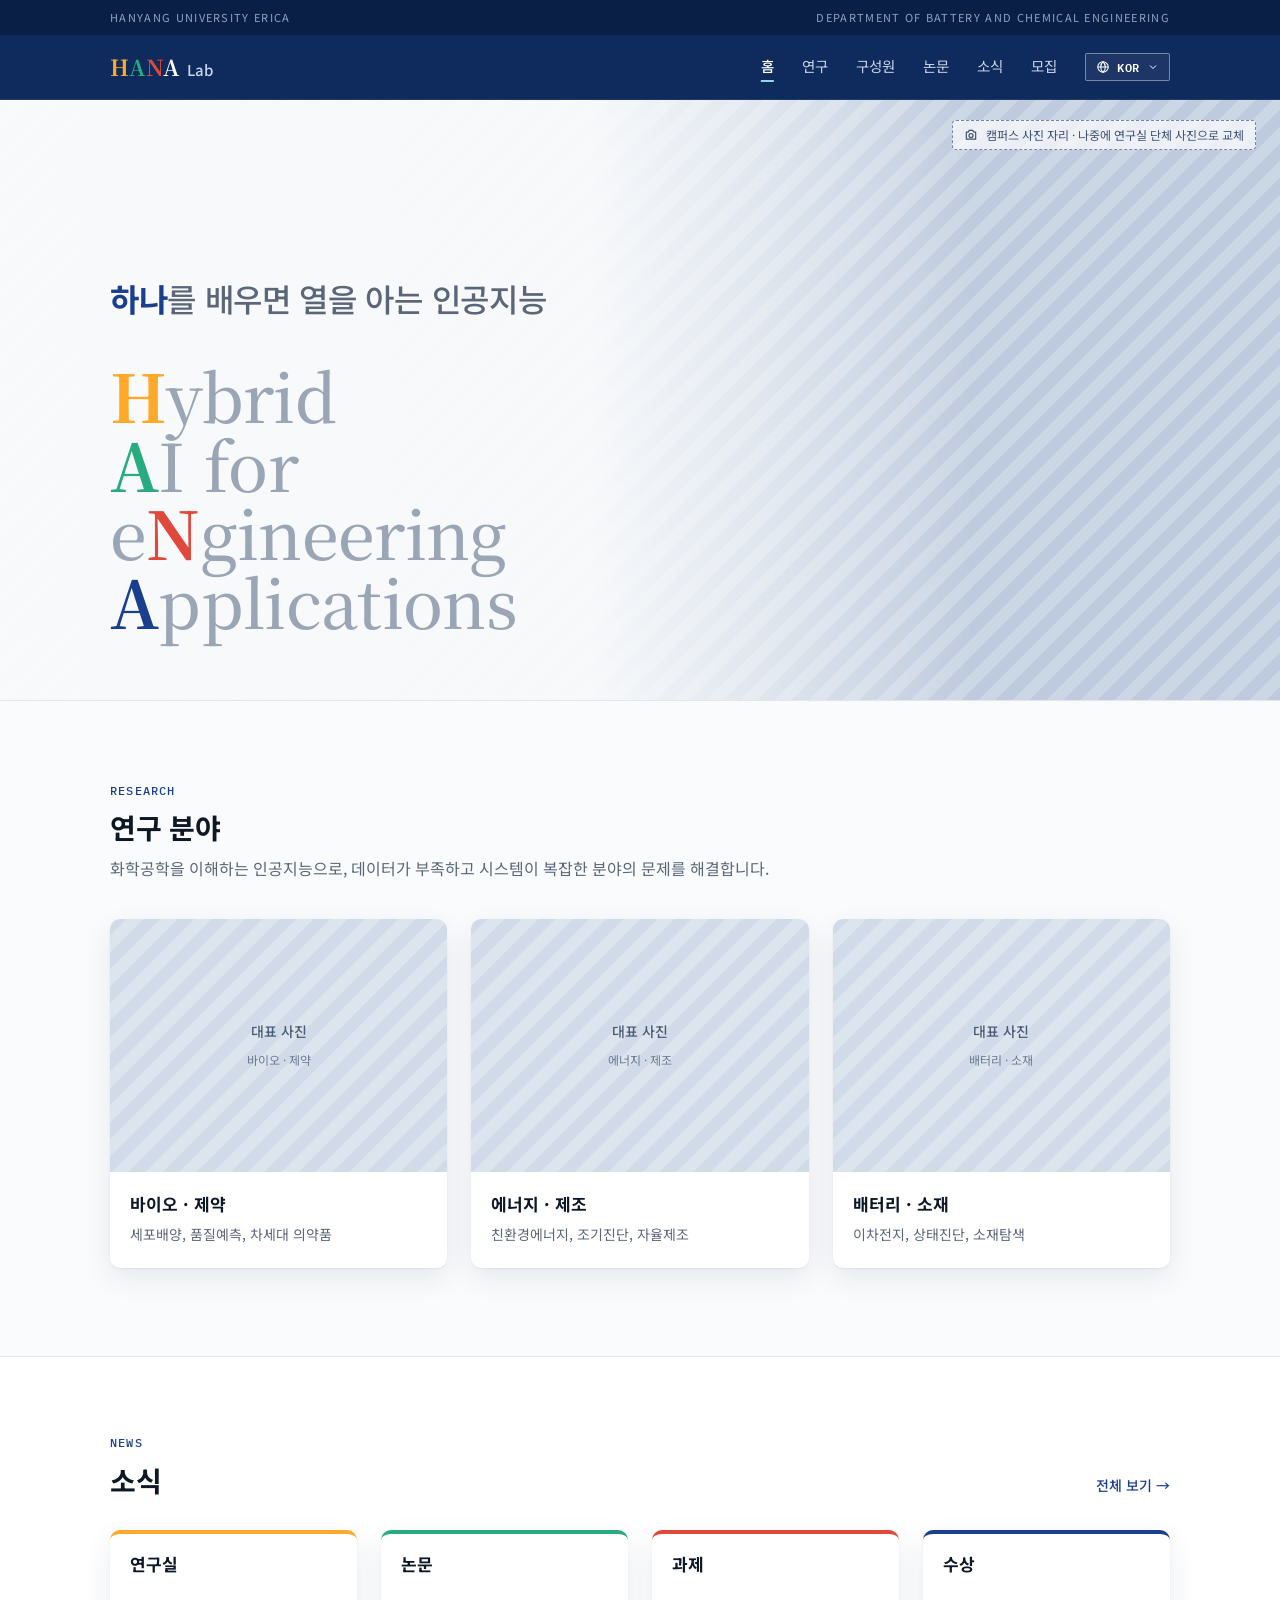
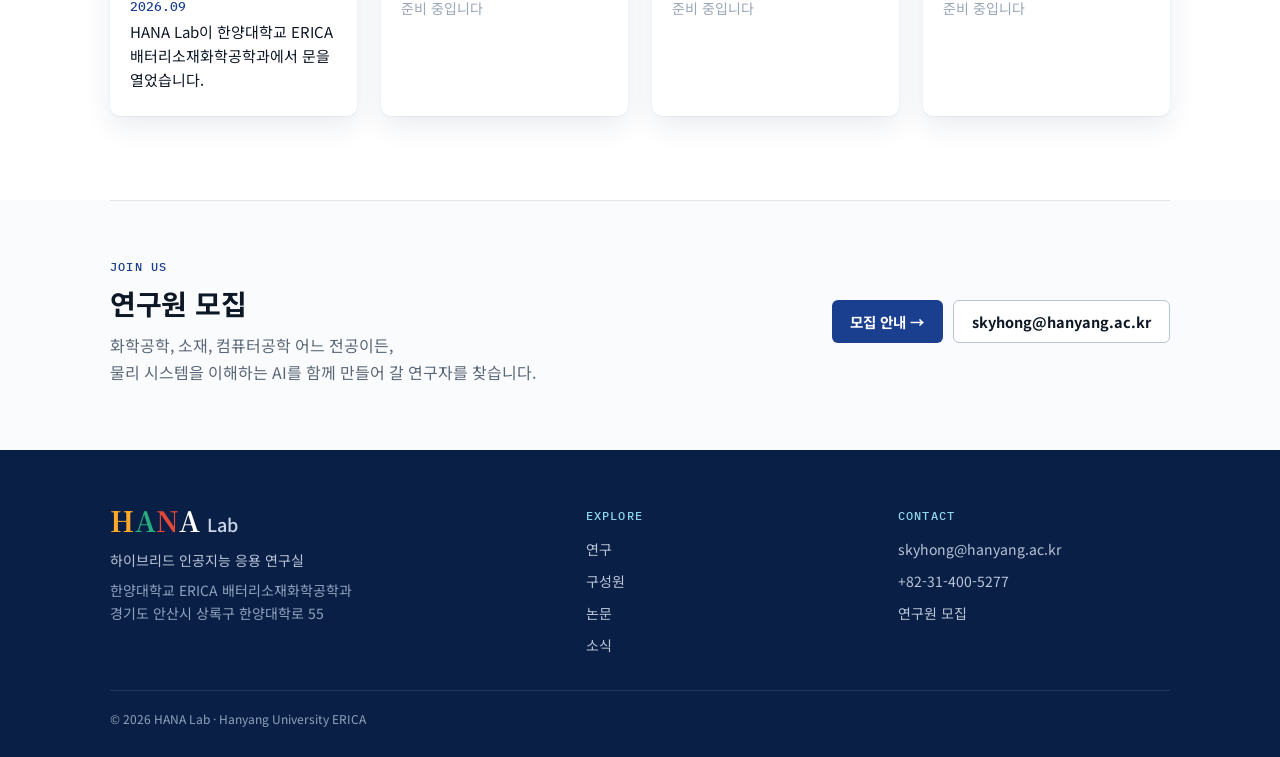
==== index.html @ 8f6b7625 "사이트 공개 2026-09-20 17:36" ====
<!DOCTYPE html><html lang="ko"><head><meta charset="utf-8"><meta name="viewport" content="width=device-width, initial-scale=1"><title>HANA Lab | 하이브리드 인공지능 응용 연구실</title><meta name="description" content="하이브리드 인공지능 응용 연구실(HANA Lab, Hybrid AI for eNgineering Applications) · 한양대학교 ERICA 배터리소재화학공학과"><meta name="theme-color" content="#0F2A5C"><link rel="icon" href="/favicon.svg" type="image/svg+xml"><link rel="icon" href="/favicon-32.png" type="image/png" sizes="32x32"><link rel="apple-touch-icon" href="/apple-touch-icon.png"><link rel="preconnect" href="https://fonts.googleapis.com"><link rel="preconnect" href="https://fonts.gstatic.com" crossorigin><link rel="stylesheet" href="https://fonts.googleapis.com/css2?family=IBM+Plex+Mono:wght@400;500;600&family=Noto+Sans+KR:wght@400;500;700&family=Noto+Serif+KR:wght@500;700&display=swap"><link rel="stylesheet" href="/_astro/BaseLayout.Bot9dY2w.css"><style>.photo[data-astro-cid-ibx6unlj]{object-fit:cover;width:100%;height:100%}.join-inner[data-astro-cid-jqrgd37h]{border-top:1px solid var(--line);flex-wrap:wrap;justify-content:space-between;align-items:center;gap:20px 40px;padding-block:56px 64px;display:flex}.join-desc[data-astro-cid-jqrgd37h]{max-width:38em;color:var(--muted);white-space:pre-line;margin:10px 0 0}.ctas[data-astro-cid-jqrgd37h]{flex-wrap:wrap;gap:10px;display:flex}
</style><link rel="stylesheet" href="/_astro/index.C4WEpzY0.css"></head><body><a class="skip-link" href="#main">본문 바로가기</a><header data-astro-cid-fzpbxy5g><div class="topbar" data-astro-cid-fzpbxy5g><div class="container" data-astro-cid-fzpbxy5g><span data-astro-cid-fzpbxy5g>Hanyang University ERICA</span><span data-astro-cid-fzpbxy5g>Department of Battery and Chemical Engineering</span></div></div><nav class="nav" aria-label="주 메뉴" data-astro-cid-fzpbxy5g><div class="container" data-astro-cid-fzpbxy5g><a class="brand" href="/" data-astro-cid-fzpbxy5g><span class="wordmark on-dark size-md" role="img" aria-label="HANA Lab" data-astro-cid-qisgtjgl><b aria-hidden="true" data-astro-cid-qisgtjgl><i class="h" data-astro-cid-qisgtjgl>H</i><i class="a" data-astro-cid-qisgtjgl>A</i><i class="n" data-astro-cid-qisgtjgl>N</i><i class="last" data-astro-cid-qisgtjgl>A</i></b><span aria-hidden="true" data-astro-cid-qisgtjgl>Lab</span></span></a><ul class="links" data-astro-cid-fzpbxy5g><li data-astro-cid-fzpbxy5g><a href="/" aria-current="page" data-astro-cid-fzpbxy5g>홈</a></li><li data-astro-cid-fzpbxy5g><a href="/research/" data-astro-cid-fzpbxy5g>연구</a></li><li data-astro-cid-fzpbxy5g><a href="/members/" data-astro-cid-fzpbxy5g>구성원</a></li><li data-astro-cid-fzpbxy5g><a href="/publications/" data-astro-cid-fzpbxy5g>논문</a></li><li data-astro-cid-fzpbxy5g><a href="/news/" data-astro-cid-fzpbxy5g>소식</a></li><li data-astro-cid-fzpbxy5g><a href="/join/" data-astro-cid-fzpbxy5g>모집</a></li><li data-astro-cid-fzpbxy5g><div class="lang" data-lang-menu data-astro-cid-mnehnta4><button type="button" class="lang-btn" aria-expanded="false" aria-controls="lang-list" data-astro-cid-mnehnta4><svg width="14" height="14" viewBox="0 0 24 24" fill="none" stroke="currentColor" stroke-width="1.8" aria-hidden="true" data-astro-cid-mnehnta4><circle cx="12" cy="12" r="9" data-astro-cid-mnehnta4></circle><path d="M3 12h18" data-astro-cid-mnehnta4></path><path d="M12 3c2.8 2.6 4 5.6 4 9s-1.2 6.4-4 9c-2.8-2.6-4-5.6-4-9s1.2-6.4 4-9z" data-astro-cid-mnehnta4></path></svg><span class="sr-only" data-astro-cid-mnehnta4>언어 선택, 현재</span><span data-astro-cid-mnehnta4>KOR</span><svg width="12" height="12" viewBox="0 0 24 24" fill="none" stroke="currentColor" stroke-width="2" aria-hidden="true" data-astro-cid-mnehnta4><path d="M6 9l6 6 6-6" data-astro-cid-mnehnta4></path></svg></button><ul class="lang-list" id="lang-list" hidden data-astro-cid-mnehnta4><li data-astro-cid-mnehnta4><a href="/" lang="ko" aria-current="true" data-astro-cid-mnehnta4>한국어</a></li><li data-astro-cid-mnehnta4><span lang="en" aria-disabled="true" data-astro-cid-mnehnta4>English <small lang="ko" data-astro-cid-mnehnta4>준비 중</small></span></li></ul></div><script type="module">document.querySelectorAll(`[data-lang-menu]`).forEach(e=>{let t=e.querySelector(`button`),n=e.querySelector(`ul`);if(!t||!n)return;let r=e=>{n.hidden=!e,t.setAttribute(`aria-expanded`,String(e))};t.addEventListener(`click`,()=>r(n.hidden)),document.addEventListener(`click`,t=>{e.contains(t.target)||r(!1)}),e.addEventListener(`keydown`,e=>{e.key===`Escape`&&!n.hidden&&(r(!1),t.focus())})});</script></li></ul></div></nav></header><main id="main"><section class="hero" aria-labelledby="hero-title" data-astro-cid-lcdefpme><p class="hero-note" data-astro-cid-lcdefpme><svg width="14" height="14" viewBox="0 0 24 24" fill="none" stroke="currentColor" stroke-width="2" aria-hidden="true" data-astro-cid-lcdefpme><path d="M4 7h3l2-3h6l2 3h3v12H4z" data-astro-cid-lcdefpme></path><circle cx="12" cy="13" r="3.5" data-astro-cid-lcdefpme></circle></svg>캠퍼스 사진 자리 · 나중에 연구실 단체 사진으로 교체</p><div class="container" data-astro-cid-lcdefpme><p class="motto" data-astro-cid-lcdefpme><b>하나</b>를 배우면 열을 아는 인공지능</p><h1 class="acronym" id="hero-title" data-astro-cid-lcdefpme><span class="sr-only" data-astro-cid-lcdefpme>HANA Lab: </span><span class="line" data-astro-cid-lcdefpme><b class="h" data-astro-cid-lcdefpme>H</b>ybrid </span><span class="line" data-astro-cid-lcdefpme><b class="a" data-astro-cid-lcdefpme>A</b>I for </span><span class="line" data-astro-cid-lcdefpme>e<b class="n" data-astro-cid-lcdefpme>N</b>gineering </span><span class="line" data-astro-cid-lcdefpme><b data-astro-cid-lcdefpme>A</b>pplications</span></h1></div></section><section class="research text-research" aria-labelledby="research-title" data-astro-cid-lcdefpme><div class="container" data-astro-cid-lcdefpme><p class="eyebrow" data-astro-cid-lcdefpme>RESEARCH</p><h2 class="sec-title" id="research-title" data-astro-cid-lcdefpme>연구 분야</h2><p class="tagline" data-astro-cid-lcdefpme>화학공학을 이해하는 인공지능으로, 데이터가 부족하고 시스템이 복잡한 분야의 문제를 해결합니다.</p><ul class="domains" data-astro-cid-lcdefpme><li data-astro-cid-lcdefpme><a class="domain" href="/research/#bio" data-astro-cid-lcdefpme><div class="domain-photo" data-astro-cid-lcdefpme><div class="photo-slot" role="img" aria-label="바이오 · 제약 사진 자리" data-astro-cid-ibx6unlj><span class="photo-slot-label" data-astro-cid-ibx6unlj>대표 사진<small data-astro-cid-ibx6unlj>바이오 · 제약</small></span></div></div><div class="domain-text" data-astro-cid-lcdefpme><h3 data-astro-cid-lcdefpme>바이오 · 제약</h3><p data-astro-cid-lcdefpme>세포배양, 품질예측, 차세대 의약품</p></div></a></li><li data-astro-cid-lcdefpme><a class="domain" href="/research/#energy" data-astro-cid-lcdefpme><div class="domain-photo" data-astro-cid-lcdefpme><div class="photo-slot" role="img" aria-label="에너지 · 제조 사진 자리" data-astro-cid-ibx6unlj><span class="photo-slot-label" data-astro-cid-ibx6unlj>대표 사진<small data-astro-cid-ibx6unlj>에너지 · 제조</small></span></div></div><div class="domain-text" data-astro-cid-lcdefpme><h3 data-astro-cid-lcdefpme>에너지 · 제조</h3><p data-astro-cid-lcdefpme>친환경에너지, 조기진단, 자율제조</p></div></a></li><li data-astro-cid-lcdefpme><a class="domain" href="/research/#battery" data-astro-cid-lcdefpme><div class="domain-photo" data-astro-cid-lcdefpme><div class="photo-slot" role="img" aria-label="배터리 · 소재 사진 자리" data-astro-cid-ibx6unlj><span class="photo-slot-label" data-astro-cid-ibx6unlj>대표 사진<small data-astro-cid-ibx6unlj>배터리 · 소재</small></span></div></div><div class="domain-text" data-astro-cid-lcdefpme><h3 data-astro-cid-lcdefpme>배터리 · 소재</h3><p data-astro-cid-lcdefpme>이차전지, 상태진단, 소재탐색</p></div></a></li></ul></div></section><section class="news text-news" aria-labelledby="news-title" data-astro-cid-lcdefpme><div class="container" data-astro-cid-lcdefpme><div class="news-head" data-astro-cid-lcdefpme><div data-astro-cid-lcdefpme><p class="eyebrow" data-astro-cid-lcdefpme>NEWS</p><h2 class="sec-title" id="news-title" data-astro-cid-lcdefpme>소식</h2></div><a class="more" href="/news/" data-astro-cid-lcdefpme>전체 보기 →</a></div><!-- 분류별 네 칸: 분류마다 최신 3개. 소식이 없는 분류는 안내문이 나온다 --><div class="news-cols" data-astro-cid-lcdefpme><section class="news-col" aria-label="연구실 소식" data-astro-cid-lcdefpme><h3 data-astro-cid-lcdefpme>연구실</h3><ol data-astro-cid-lcdefpme><li data-astro-cid-lcdefpme><time datetime="2026-09" data-astro-cid-lcdefpme>2026.09</time><span data-astro-cid-lcdefpme>HANA Lab이 한양대학교 ERICA 배터리소재화학공학과에서 문을 열었습니다.</span></li></ol></section><section class="news-col" aria-label="논문 소식" data-astro-cid-lcdefpme><h3 data-astro-cid-lcdefpme>논문</h3><p class="news-empty" data-astro-cid-lcdefpme>준비 중입니다</p></section><section class="news-col" aria-label="과제 소식" data-astro-cid-lcdefpme><h3 data-astro-cid-lcdefpme>과제</h3><p class="news-empty" data-astro-cid-lcdefpme>준비 중입니다</p></section><section class="news-col" aria-label="수상 소식" data-astro-cid-lcdefpme><h3 data-astro-cid-lcdefpme>수상</h3><p class="news-empty" data-astro-cid-lcdefpme>준비 중입니다</p></section></div></div></section><section class="join text-join" aria-labelledby="join-title" data-astro-cid-jqrgd37h><div class="container" data-astro-cid-jqrgd37h><div class="join-inner" data-astro-cid-jqrgd37h><div data-astro-cid-jqrgd37h><p class="eyebrow" data-astro-cid-jqrgd37h>JOIN US</p><h2 class="sec-title" id="join-title" data-astro-cid-jqrgd37h>연구원 모집</h2><p class="join-desc" data-astro-cid-jqrgd37h>화학공학, 소재, 컴퓨터공학 어느 전공이든,
물리 시스템을 이해하는 AI를 함께 만들어 갈 연구자를 찾습니다.</p></div><div class="ctas" data-astro-cid-jqrgd37h><a class="btn btn-primary" href="/join/" data-astro-cid-jqrgd37h>모집 안내 →</a><a class="btn btn-secondary" href="mailto:skyhong@hanyang.ac.kr" data-astro-cid-jqrgd37h>skyhong@hanyang.ac.kr</a></div></div></div></section></main><footer class="footer" data-astro-cid-nns7i3if><div class="container grid" data-astro-cid-nns7i3if><div data-astro-cid-nns7i3if><p class="name" data-astro-cid-nns7i3if><span class="wordmark on-dark size-lg" role="img" aria-label="HANA Lab" data-astro-cid-qisgtjgl><b aria-hidden="true" data-astro-cid-qisgtjgl><i class="h" data-astro-cid-qisgtjgl>H</i><i class="a" data-astro-cid-qisgtjgl>A</i><i class="n" data-astro-cid-qisgtjgl>N</i><i class="last" data-astro-cid-qisgtjgl>A</i></b><span aria-hidden="true" data-astro-cid-qisgtjgl>Lab</span></span></p><p data-astro-cid-nns7i3if>하이브리드 인공지능 응용 연구실</p><p class="address" data-astro-cid-nns7i3if>한양대학교 ERICA 배터리소재화학공학과<br data-astro-cid-nns7i3if>경기도 안산시 상록구 한양대학로 55</p></div><div data-astro-cid-nns7i3if><p class="heading" data-astro-cid-nns7i3if>Explore</p><ul data-astro-cid-nns7i3if><li data-astro-cid-nns7i3if><a href="/research/" data-astro-cid-nns7i3if>연구</a></li><li data-astro-cid-nns7i3if><a href="/members/" data-astro-cid-nns7i3if>구성원</a></li><li data-astro-cid-nns7i3if><a href="/publications/" data-astro-cid-nns7i3if>논문</a></li><li data-astro-cid-nns7i3if><a href="/news/" data-astro-cid-nns7i3if>소식</a></li></ul></div><div data-astro-cid-nns7i3if><p class="heading" data-astro-cid-nns7i3if>Contact</p><ul data-astro-cid-nns7i3if><li data-astro-cid-nns7i3if><a href="mailto:skyhong@hanyang.ac.kr" data-astro-cid-nns7i3if>skyhong@hanyang.ac.kr</a></li><li data-astro-cid-nns7i3if><a href="tel:+82314005277" data-astro-cid-nns7i3if>+82-31-400-5277</a></li><li data-astro-cid-nns7i3if><a href="/join/" data-astro-cid-nns7i3if>연구원 모집</a></li></ul></div></div><div class="container" data-astro-cid-nns7i3if><p class="bottom" data-astro-cid-nns7i3if>© 2026 HANA Lab · Hanyang University ERICA</p></div></footer></body></html>
---- _astro/BaseLayout.Bot9dY2w.css ----
:root{--hana-h:#ffa92b;--hana-a:#27ab7f;--hana-n:#e0483c;--navy:#0f2a5c;--navy-deep:#0a1f45;--blue:#1b3f8f;--cyan:#10a3c6;--cyan-light:#8ed6ea;--paper:#fafbfc;--ink:#0e1726;--muted:#5b6778;--faint:#9aa6b6;--line:#e1e6ed;--on-dark:#c9d6ea;--on-dark-2:#8fa3c0;--font-serif:"Noto Serif KR", Georgia, serif;--font-sans:"Noto Sans KR", "Apple SD Gothic Neo", "Malgun Gothic", sans-serif;--font-mono:"IBM Plex Mono", "Noto Sans KR", ui-monospace, Consolas, monospace;--gutter:40px;--card-shadow:0 1px 2px #0f2a5c0f, 0 10px 28px #0f2a5c17;--card-shadow-hover:0 2px 4px #0f2a5c14, 0 18px 40px #0f2a5c24;--menu-k:1.45;--text-k:1.3;--research-k:1.3;--news-k:1.2;--join-k:1.2;--sec-eyebrow:calc(12px + var(--grow) * (var(--text-k) - 1) * .025);--sec-title:calc(28px + var(--grow) * (var(--text-k) - 1) * .058333);--grow:min(480px, max(0px, 100vw - 1440px));--container:clamp(1140px, calc(75vw + 80px), 1680px);--menu-11:calc(11px + var(--grow) * (var(--menu-k) - 1) * .022917);--menu-12:calc(12px + var(--grow) * (var(--menu-k) - 1) * .025);--menu-13:calc(13px + var(--grow) * (var(--menu-k) - 1) * .027083);--menu-14-5:calc(14.5px + var(--grow) * (var(--menu-k) - 1) * .030208);--menu-15:calc(15px + var(--grow) * (var(--menu-k) - 1) * .03125);--menu-22:calc(22px + var(--grow) * (var(--menu-k) - 1) * .045833);--nav-pad:calc(18px + var(--grow) * (var(--menu-k) - 1) * .0625);--nav-gap:calc(28px + var(--grow) * (var(--menu-k) - 1) * .058333);--lang-pad:calc(6px + var(--grow) * (var(--menu-k) - 1) * .0125) calc(10px + var(--grow) * (var(--menu-k) - 1) * .020833)}.text-research{--text-k:var(--research-k)}.text-news{--text-k:var(--news-k)}.text-join{--text-k:var(--join-k)}.text-research,.text-news,.text-join{font-size:var(--fs-16)}:root,.text-research,.text-news,.text-join{--fs-11:calc(11px + var(--grow) * (var(--text-k) - 1) * .022917);--fs-12:calc(12px + var(--grow) * (var(--text-k) - 1) * .025);--fs-12-5:calc(12.5px + var(--grow) * (var(--text-k) - 1) * .026042);--fs-13:calc(13px + var(--grow) * (var(--text-k) - 1) * .027083);--fs-14:calc(14px + var(--grow) * (var(--text-k) - 1) * .029167);--fs-14-5:calc(14.5px + var(--grow) * (var(--text-k) - 1) * .030208);--fs-15:calc(15px + var(--grow) * (var(--text-k) - 1) * .03125);--fs-16:calc(16px + var(--grow) * (var(--text-k) - 1) * .033333);--fs-17:calc(17px + var(--grow) * (var(--text-k) - 1) * .035417);--fs-18:calc(18px + var(--grow) * (var(--text-k) - 1) * .0375);--fs-22:calc(22px + var(--grow) * (var(--text-k) - 1) * .045833);--fs-24:calc(24px + var(--grow) * (var(--text-k) - 1) * .05);--fs-28:calc(28px + var(--grow) * (var(--text-k) - 1) * .058333);--fs-32:calc(32px + var(--grow) * (var(--text-k) - 1) * .066667);--fs-h2:max(26px, calc(min(3vw, 36px) + var(--grow) * (var(--text-k) - 1) * .075));--fs-hero:clamp(44px, calc(18px + 3.75vw), 90px);--btn-pad:calc(12px + var(--grow) * (var(--text-k) - 1) * .025) calc(18px + var(--grow) * (var(--text-k) - 1) * .0375)}@media (width<=900px){:root{--gutter:20px}}*,:before,:after{box-sizing:border-box}html{-webkit-text-size-adjust:100%}body{background:var(--paper);color:var(--ink);font-family:var(--font-sans);font-size:var(--fs-16);word-break:keep-all;overflow-wrap:break-word;flex-direction:column;min-height:100dvh;margin:0;line-height:1.7;display:flex}body>main{flex:1 0 auto}img{max-width:100%;height:auto;display:block}a{color:inherit;text-decoration:none}[hidden]{display:none!important}:focus-visible{outline:2px solid var(--cyan);outline-offset:3px}.container{max-width:var(--container);padding-inline:var(--gutter);margin-inline:auto}.sr-only{clip:rect(0 0 0 0);white-space:nowrap;border:0;width:1px;height:1px;margin:-1px;padding:0;position:absolute;overflow:hidden}.skip-link{z-index:100;color:var(--blue);background:#fff;border-radius:4px;padding:10px 14px;font-weight:700;position:absolute;top:-60px;left:12px}.skip-link:focus{top:12px}.eyebrow{font-family:var(--font-mono);font-size:var(--sec-eyebrow);letter-spacing:.1em;color:var(--blue);margin:0 0 8px;font-weight:500}.sec-title{font-family:var(--font-sans);font-weight:700;font-size:var(--sec-title);letter-spacing:-.01em;text-wrap:balance;margin:0;line-height:1.3}.section-title{font-family:var(--font-sans);letter-spacing:-.01em;font-weight:700;font-size:var(--sec-title);text-wrap:balance;margin:0;line-height:1.3}h1.section-title{font-size:max(var(--fs-h2), calc(var(--sec-title) * 1.15))}.shadow-card{box-shadow:var(--card-shadow);background:#fff;border-radius:10px;padding:20px 22px 22px}.btn{padding:var(--btn-pad);font-size:var(--fs-14-5);border-radius:6px;align-items:center;gap:8px;font-weight:700;line-height:1.2;display:inline-flex}.news-meta{grid-template-columns:4.6em auto;justify-content:start;align-self:start;align-items:center;gap:10px;min-height:1.7em;display:grid}.news-tag{color:var(--blue);font-size:var(--fs-12);white-space:nowrap;background:#eef3fa;border-radius:3px;padding:2px 8px;font-weight:700;line-height:1.5}.news-tag.tone-h{color:#8a5a00;background:#ffa92b33}.news-tag.tone-a{color:#17694e;background:#27ab7f29}.news-tag.tone-n{color:#a93226;background:#e0483c21}.news-tag.tone-b{color:var(--blue);background:#eef3fa}.btn-primary{background:var(--blue);color:#fff}.btn-secondary{color:var(--ink);background:#fff;border:1px solid #b8c3d3}.photo-slot{background-color:#dce4ee;background-image:repeating-linear-gradient(135deg,#1b3f8f0f 0 12px,#0000 12px 24px);width:100%;height:100%;position:relative;overflow:hidden}.photo-slot-label{text-align:center;color:#4a5b75;font-size:var(--fs-14);flex-direction:column;justify-content:center;align-items:center;gap:6px;padding:16px;font-weight:500;display:flex;position:absolute;inset:0}.photo-slot-label small{font-size:var(--fs-12);color:#6a7a92;font-weight:400}.wordmark[data-astro-cid-qisgtjgl]{white-space:nowrap;align-items:baseline;gap:7px;display:inline-flex}b[data-astro-cid-qisgtjgl]{font-family:var(--font-serif);font-weight:700;font-size:var(--menu-22);letter-spacing:.02em;line-height:1}i[data-astro-cid-qisgtjgl]{font-style:normal}.h[data-astro-cid-qisgtjgl]{color:var(--hana-h)}.a[data-astro-cid-qisgtjgl]{color:var(--hana-a)}.n[data-astro-cid-qisgtjgl]{color:var(--hana-n)}span[data-astro-cid-qisgtjgl][aria-hidden]{font-family:var(--font-sans);font-weight:500;font-size:var(--menu-15);line-height:1}.on-dark[data-astro-cid-qisgtjgl] .last[data-astro-cid-qisgtjgl]{color:#fff}.on-dark[data-astro-cid-qisgtjgl] span[data-astro-cid-qisgtjgl][aria-hidden]{color:var(--on-dark)}.on-light[data-astro-cid-qisgtjgl] .last[data-astro-cid-qisgtjgl]{color:var(--blue)}.on-light[data-astro-cid-qisgtjgl] span[data-astro-cid-qisgtjgl][aria-hidden]{color:var(--muted)}.size-lg[data-astro-cid-qisgtjgl] b[data-astro-cid-qisgtjgl]{font-size:var(--fs-28)}.size-lg[data-astro-cid-qisgtjgl] span[data-astro-cid-qisgtjgl][aria-hidden]{font-size:var(--fs-18)}.lang[data-astro-cid-mnehnta4]{display:inline-block;position:relative}.lang-btn[data-astro-cid-mnehnta4]{padding:var(--lang-pad);color:#fff;font:600 var(--menu-12)/1 var(--font-mono);letter-spacing:.06em;cursor:pointer;background:#ffffff0f;border:1px solid #fff6;border-radius:2px;align-items:center;gap:7px;display:inline-flex}.lang-btn[data-astro-cid-mnehnta4]:hover{background:#ffffff1f}.lang-list[data-astro-cid-mnehnta4]{z-index:30;background:#fff;border-radius:4px;min-width:132px;margin:0;padding:6px;list-style:none;position:absolute;top:calc(100% + 6px);right:0;box-shadow:0 8px 24px #0a1f4547}.lang-list[data-astro-cid-mnehnta4] a[data-astro-cid-mnehnta4],.lang-list[data-astro-cid-mnehnta4] span[data-astro-cid-mnehnta4]{font:500 var(--menu-13)/1.2 var(--font-sans);color:var(--ink);border-radius:3px;padding:8px 10px;display:block}.lang-list[data-astro-cid-mnehnta4] a[data-astro-cid-mnehnta4]:hover{background:#f2f5f9}.lang-list[data-astro-cid-mnehnta4] [data-astro-cid-mnehnta4][aria-current=true]{color:var(--blue);background:#eef3fa;font-weight:700}.lang-list[data-astro-cid-mnehnta4] [data-astro-cid-mnehnta4][aria-disabled=true]{color:var(--faint)}.lang-list[data-astro-cid-mnehnta4] small[data-astro-cid-mnehnta4]{font-size:var(--menu-11);margin-left:4px}@media (width<=560px){.lang-list[data-astro-cid-mnehnta4]{left:0;right:auto}}.topbar[data-astro-cid-fzpbxy5g]{background:var(--navy-deep);color:var(--on-dark-2);font-size:var(--menu-11);letter-spacing:.12em;text-transform:uppercase}.topbar[data-astro-cid-fzpbxy5g] .container[data-astro-cid-fzpbxy5g]{flex-wrap:wrap;justify-content:space-between;gap:4px 16px;padding-block:8px;display:flex}.nav[data-astro-cid-fzpbxy5g]{background:var(--navy);color:#fff;border-bottom:1px solid #ffffff14}.nav[data-astro-cid-fzpbxy5g] .container[data-astro-cid-fzpbxy5g]{padding-block:var(--nav-pad);flex-wrap:wrap;justify-content:space-between;align-items:center;gap:12px 24px;display:flex}.brand[data-astro-cid-fzpbxy5g]{align-items:center;display:inline-flex}.links[data-astro-cid-fzpbxy5g]{align-items:center;gap:8px var(--nav-gap);font-size:var(--menu-14-5);color:var(--on-dark);flex-wrap:wrap;margin:0;padding:0;list-style:none;display:flex}.links[data-astro-cid-fzpbxy5g] a[data-astro-cid-fzpbxy5g]:hover{color:#fff}.links[data-astro-cid-fzpbxy5g] a[data-astro-cid-fzpbxy5g][aria-current=page]{color:#fff;text-decoration:underline;text-decoration-color:var(--cyan-light);text-underline-offset:8px;font-weight:500;text-decoration-thickness:2px}@media (width<=560px){.links[data-astro-cid-fzpbxy5g]{column-gap:17px}}.footer[data-astro-cid-nns7i3if]{background:var(--navy-deep);color:#b9c6da;font-size:var(--fs-14)}.grid[data-astro-cid-nns7i3if]{grid-template-columns:minmax(0,1.6fr) repeat(2,minmax(0,1fr));gap:40px;padding-block:56px 32px;display:grid}p[data-astro-cid-nns7i3if]{margin:0 0 6px}.name[data-astro-cid-nns7i3if]{margin-bottom:10px}.address[data-astro-cid-nns7i3if]{color:var(--on-dark-2)}.heading[data-astro-cid-nns7i3if]{font-family:var(--font-mono);font-size:var(--sec-eyebrow);letter-spacing:.1em;text-transform:uppercase;color:var(--cyan-light);margin-bottom:12px;font-weight:500}ul[data-astro-cid-nns7i3if]{gap:8px;margin:0;padding:0;list-style:none;display:grid}a[data-astro-cid-nns7i3if]:hover{color:#fff}.bottom[data-astro-cid-nns7i3if]{font-size:var(--fs-12);color:var(--on-dark-2);border-top:1px solid #ffffff1a;margin:0;padding-block:18px 28px}@media (width<=900px){.grid[data-astro-cid-nns7i3if]{grid-template-columns:1fr;gap:32px}}
---- _astro/index.C4WEpzY0.css ----
.hero[data-astro-cid-lcdefpme]{background-color:#ccd7e5;background-image:repeating-linear-gradient(135deg,#1b3f8f14 0 12px,#0000 12px 24px);align-items:flex-end;min-height:600px;display:flex;position:relative;overflow:hidden}.hero-photo{object-fit:cover;width:100%;height:100%;position:absolute;inset:0}.hero[data-astro-cid-lcdefpme]:before{content:"";z-index:1;background:linear-gradient(90deg,#fafbfcf5 0%,#fafbfcf0 46%,#fafbfc8c 60%,#fafbfc00 76%);position:absolute;inset:0}.hero[data-astro-cid-lcdefpme] .container[data-astro-cid-lcdefpme]{z-index:2;width:100%;padding-block:64px;position:relative}.hero-note[data-astro-cid-lcdefpme]{z-index:2;font-size:var(--fs-12);color:#3f5170;background:#fafbfcbf;border:1px dashed #7486a3;border-radius:4px;align-items:center;gap:8px;margin:0;padding:6px 11px;line-height:1.4;display:inline-flex;position:absolute;top:20px;right:24px}.motto[data-astro-cid-lcdefpme]{font-size:var(--fs-32);letter-spacing:-.01em;color:var(--muted);margin:0 0 40px;font-weight:500;line-height:1.4}.motto[data-astro-cid-lcdefpme] b{color:var(--blue);font-weight:700}.acronym[data-astro-cid-lcdefpme]{font-family:var(--font-serif);font-weight:500;font-size:var(--fs-hero);letter-spacing:-.01em;color:var(--faint);margin:0;line-height:1.04}.acronym[data-astro-cid-lcdefpme] .line[data-astro-cid-lcdefpme]{display:block}.acronym[data-astro-cid-lcdefpme] b[data-astro-cid-lcdefpme]{color:var(--blue);font-weight:700}.acronym[data-astro-cid-lcdefpme] .h[data-astro-cid-lcdefpme]{color:var(--hana-h)}.acronym[data-astro-cid-lcdefpme] .a[data-astro-cid-lcdefpme]{color:var(--hana-a)}.acronym[data-astro-cid-lcdefpme] .n[data-astro-cid-lcdefpme]{color:var(--hana-n)}.research[data-astro-cid-lcdefpme]{background:var(--paper);border-top:1px solid var(--line)}.research[data-astro-cid-lcdefpme] .container[data-astro-cid-lcdefpme]{padding-block:80px 88px}.tagline[data-astro-cid-lcdefpme]{max-width:46em;color:var(--muted);margin:10px 0 0}.domains[data-astro-cid-lcdefpme]{grid-template-columns:repeat(3,minmax(0,1fr));gap:24px;margin:36px 0 0;padding:0;list-style:none;display:grid}.domain[data-astro-cid-lcdefpme]{height:100%;box-shadow:var(--card-shadow);background:#fff;border-radius:10px;flex-direction:column;transition:box-shadow .2s,transform .2s;display:flex;overflow:hidden}.domain[data-astro-cid-lcdefpme]:hover,.domain[data-astro-cid-lcdefpme]:focus-visible{box-shadow:var(--card-shadow-hover);transform:translateY(-3px)}.domain-photo[data-astro-cid-lcdefpme]{aspect-ratio:4/3;overflow:hidden}.domain[data-astro-cid-lcdefpme] img{transition:transform .3s}.domain[data-astro-cid-lcdefpme]:hover img{transform:scale(1.03)}.domain-text[data-astro-cid-lcdefpme]{flex-direction:column;gap:4px;padding:18px 20px 22px;display:flex}.domain[data-astro-cid-lcdefpme] h3[data-astro-cid-lcdefpme]{font-size:var(--fs-17);margin:0;font-weight:700;transition:color .15s}.domain[data-astro-cid-lcdefpme]:hover h3[data-astro-cid-lcdefpme],.domain[data-astro-cid-lcdefpme]:focus-visible h3[data-astro-cid-lcdefpme]{color:var(--blue)}.domain[data-astro-cid-lcdefpme] p[data-astro-cid-lcdefpme]{font-size:var(--fs-14);color:var(--muted);margin:0}.news[data-astro-cid-lcdefpme]{border-top:1px solid var(--line);background:#fff}.news[data-astro-cid-lcdefpme] .container[data-astro-cid-lcdefpme]{padding-block:76px 84px}.news-head[data-astro-cid-lcdefpme]{flex-wrap:wrap;justify-content:space-between;align-items:flex-end;gap:8px 24px;display:flex}.more[data-astro-cid-lcdefpme]{font-size:var(--fs-14);color:var(--blue);font-weight:500}.more[data-astro-cid-lcdefpme]:hover{text-underline-offset:4px;text-decoration:underline}.news-cols[data-astro-cid-lcdefpme]{grid-template-columns:repeat(4,minmax(0,1fr));gap:24px;margin-top:32px;display:grid}.news-col[data-astro-cid-lcdefpme]{border-top:4px solid var(--blue);box-shadow:var(--card-shadow);background:#fff;border-radius:10px;padding:16px 20px 10px;overflow:hidden}.news-col[data-astro-cid-lcdefpme]:first-child{border-top-color:var(--hana-h)}.news-col[data-astro-cid-lcdefpme]:nth-child(2){border-top-color:var(--hana-a)}.news-col[data-astro-cid-lcdefpme]:nth-child(3){border-top-color:var(--hana-n)}.news-col[data-astro-cid-lcdefpme]:nth-child(4){border-top-color:var(--blue)}.news-col[data-astro-cid-lcdefpme] h3[data-astro-cid-lcdefpme]{font-size:var(--fs-17);margin:0 0 4px;font-weight:700}.news-empty[data-astro-cid-lcdefpme]{font-size:var(--fs-14);color:var(--faint);margin:0;padding-block:14px}.news[data-astro-cid-lcdefpme] ol[data-astro-cid-lcdefpme]{margin:0;padding:0;list-style:none}.news[data-astro-cid-lcdefpme] li[data-astro-cid-lcdefpme]{border-bottom:1px solid var(--line);font-size:var(--fs-15);gap:2px;padding-block:14px;line-height:1.6;display:grid}.news[data-astro-cid-lcdefpme] li[data-astro-cid-lcdefpme]:last-child{border-bottom:0}.news[data-astro-cid-lcdefpme] time[data-astro-cid-lcdefpme]{font-family:var(--font-mono);font-size:var(--fs-13);color:var(--blue);font-variant-numeric:tabular-nums;font-weight:500}@media (width<=900px){.hero[data-astro-cid-lcdefpme]{min-height:460px}.hero[data-astro-cid-lcdefpme]:before{background:linear-gradient(#fafbfc00 8%,#fafbfc80 28%,#fafbfcf0 42%,#fafbfcf5 100%)}.domains[data-astro-cid-lcdefpme]{grid-template-columns:1fr}.news-cols[data-astro-cid-lcdefpme]{grid-template-columns:repeat(2,minmax(0,1fr));gap:32px 24px}}@media (width<=560px){.motto[data-astro-cid-lcdefpme]{font-size:var(--fs-18);margin-bottom:20px}.hero-note[data-astro-cid-lcdefpme]{left:var(--gutter);right:auto}.news-cols[data-astro-cid-lcdefpme]{grid-template-columns:1fr}}
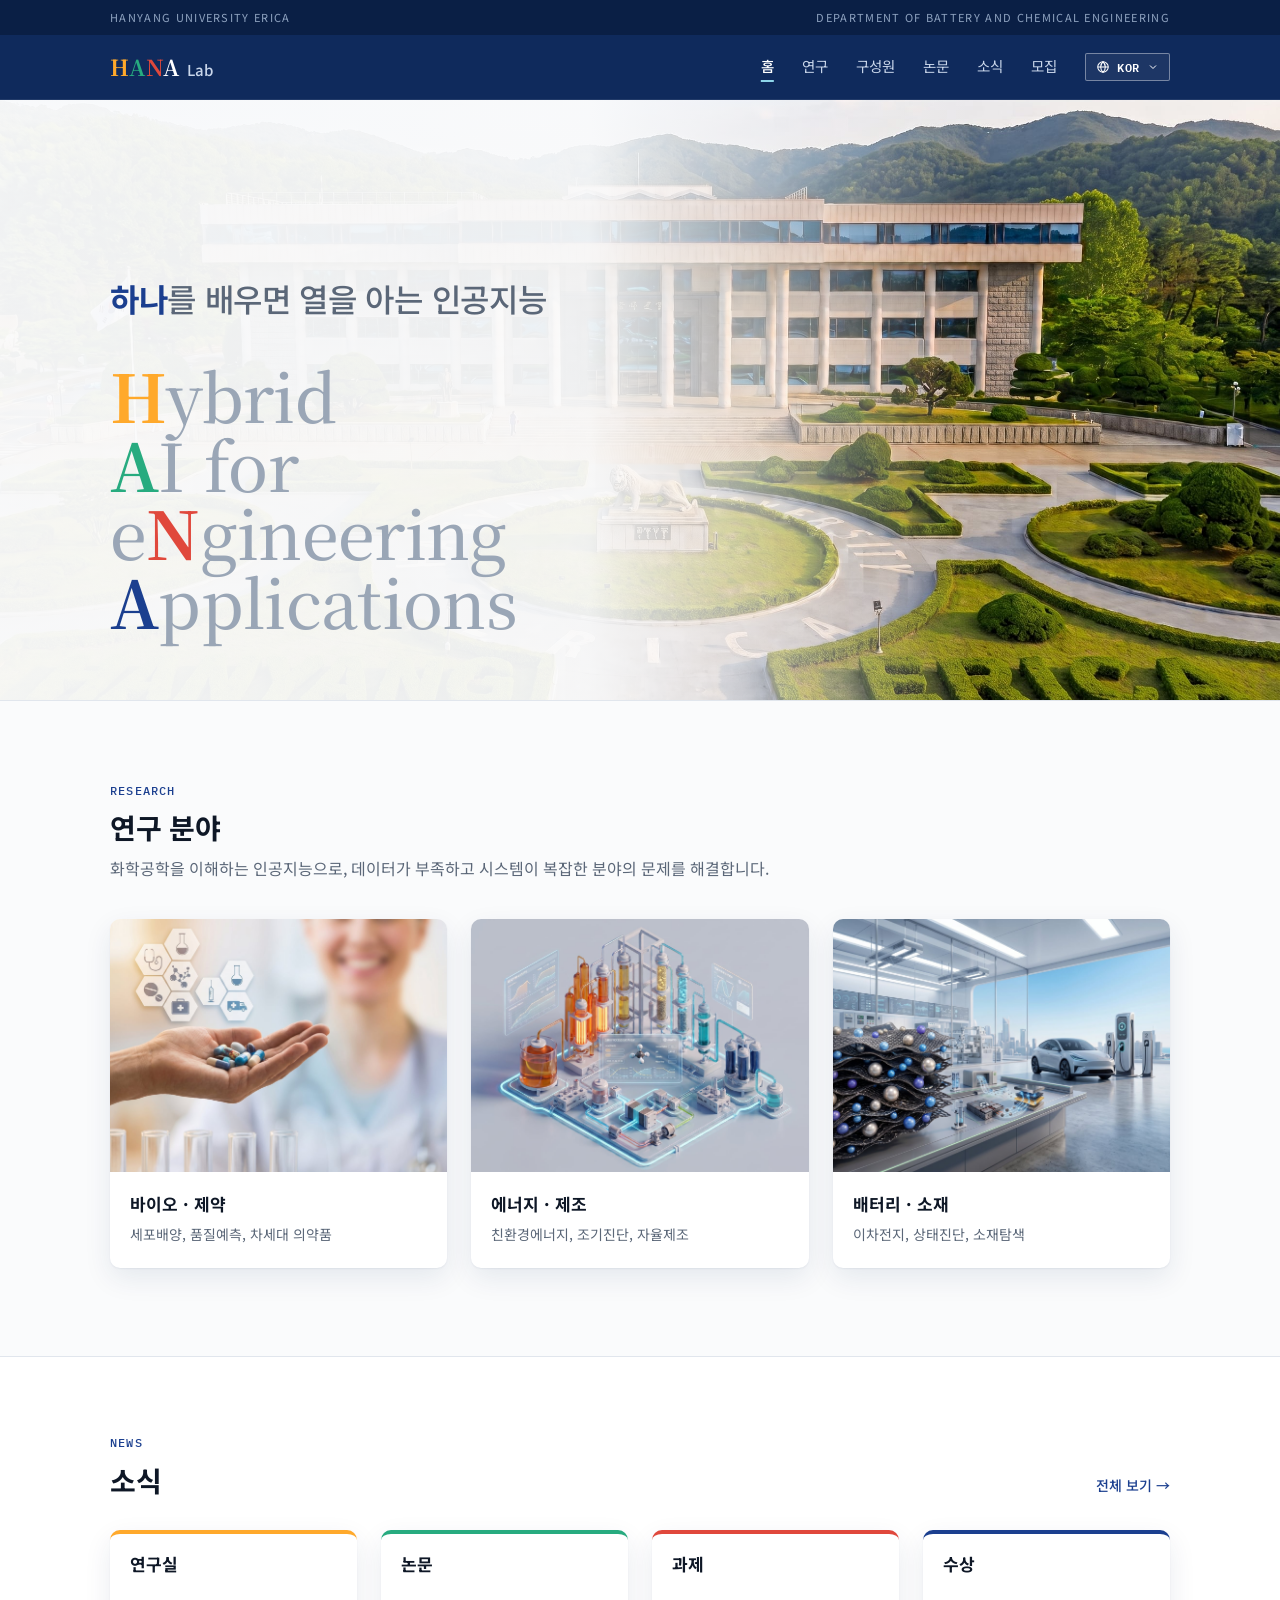
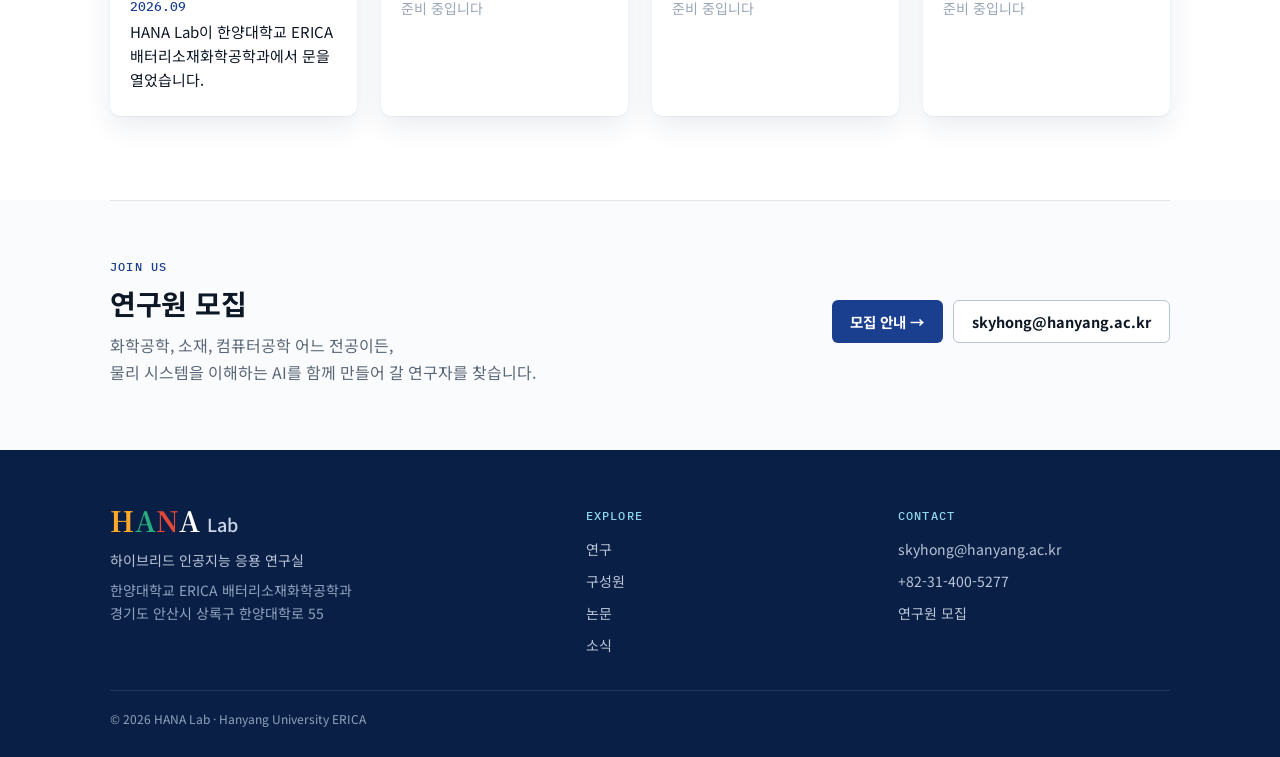
==== commit d5fb7d02: "사이트 공개 2026-09-20 17:42" ====
--- a/index.html
+++ b/index.html
@@ -1,3 +1,3 @@
 <!DOCTYPE html><html lang="ko"><head><meta charset="utf-8"><meta name="viewport" content="width=device-width, initial-scale=1"><title>HANA Lab | 하이브리드 인공지능 응용 연구실</title><meta name="description" content="하이브리드 인공지능 응용 연구실(HANA Lab, Hybrid AI for eNgineering Applications) · 한양대학교 ERICA 배터리소재화학공학과"><meta name="theme-color" content="#0F2A5C"><link rel="icon" href="/favicon.svg" type="image/svg+xml"><link rel="icon" href="/favicon-32.png" type="image/png" sizes="32x32"><link rel="apple-touch-icon" href="/apple-touch-icon.png"><link rel="preconnect" href="https://fonts.googleapis.com"><link rel="preconnect" href="https://fonts.gstatic.com" crossorigin><link rel="stylesheet" href="https://fonts.googleapis.com/css2?family=IBM+Plex+Mono:wght@400;500;600&family=Noto+Sans+KR:wght@400;500;700&family=Noto+Serif+KR:wght@500;700&display=swap"><link rel="stylesheet" href="/_astro/BaseLayout.Bot9dY2w.css"><style>.photo[data-astro-cid-ibx6unlj]{object-fit:cover;width:100%;height:100%}.join-inner[data-astro-cid-jqrgd37h]{border-top:1px solid var(--line);flex-wrap:wrap;justify-content:space-between;align-items:center;gap:20px 40px;padding-block:56px 64px;display:flex}.join-desc[data-astro-cid-jqrgd37h]{max-width:38em;color:var(--muted);white-space:pre-line;margin:10px 0 0}.ctas[data-astro-cid-jqrgd37h]{flex-wrap:wrap;gap:10px;display:flex}
-</style><link rel="stylesheet" href="/_astro/index.C4WEpzY0.css"></head><body><a class="skip-link" href="#main">본문 바로가기</a><header data-astro-cid-fzpbxy5g><div class="topbar" data-astro-cid-fzpbxy5g><div class="container" data-astro-cid-fzpbxy5g><span data-astro-cid-fzpbxy5g>Hanyang University ERICA</span><span data-astro-cid-fzpbxy5g>Department of Battery and Chemical Engineering</span></div></div><nav class="nav" aria-label="주 메뉴" data-astro-cid-fzpbxy5g><div class="container" data-astro-cid-fzpbxy5g><a class="brand" href="/" data-astro-cid-fzpbxy5g><span class="wordmark on-dark size-md" role="img" aria-label="HANA Lab" data-astro-cid-qisgtjgl><b aria-hidden="true" data-astro-cid-qisgtjgl><i class="h" data-astro-cid-qisgtjgl>H</i><i class="a" data-astro-cid-qisgtjgl>A</i><i class="n" data-astro-cid-qisgtjgl>N</i><i class="last" data-astro-cid-qisgtjgl>A</i></b><span aria-hidden="true" data-astro-cid-qisgtjgl>Lab</span></span></a><ul class="links" data-astro-cid-fzpbxy5g><li data-astro-cid-fzpbxy5g><a href="/" aria-current="page" data-astro-cid-fzpbxy5g>홈</a></li><li data-astro-cid-fzpbxy5g><a href="/research/" data-astro-cid-fzpbxy5g>연구</a></li><li data-astro-cid-fzpbxy5g><a href="/members/" data-astro-cid-fzpbxy5g>구성원</a></li><li data-astro-cid-fzpbxy5g><a href="/publications/" data-astro-cid-fzpbxy5g>논문</a></li><li data-astro-cid-fzpbxy5g><a href="/news/" data-astro-cid-fzpbxy5g>소식</a></li><li data-astro-cid-fzpbxy5g><a href="/join/" data-astro-cid-fzpbxy5g>모집</a></li><li data-astro-cid-fzpbxy5g><div class="lang" data-lang-menu data-astro-cid-mnehnta4><button type="button" class="lang-btn" aria-expanded="false" aria-controls="lang-list" data-astro-cid-mnehnta4><svg width="14" height="14" viewBox="0 0 24 24" fill="none" stroke="currentColor" stroke-width="1.8" aria-hidden="true" data-astro-cid-mnehnta4><circle cx="12" cy="12" r="9" data-astro-cid-mnehnta4></circle><path d="M3 12h18" data-astro-cid-mnehnta4></path><path d="M12 3c2.8 2.6 4 5.6 4 9s-1.2 6.4-4 9c-2.8-2.6-4-5.6-4-9s1.2-6.4 4-9z" data-astro-cid-mnehnta4></path></svg><span class="sr-only" data-astro-cid-mnehnta4>언어 선택, 현재</span><span data-astro-cid-mnehnta4>KOR</span><svg width="12" height="12" viewBox="0 0 24 24" fill="none" stroke="currentColor" stroke-width="2" aria-hidden="true" data-astro-cid-mnehnta4><path d="M6 9l6 6 6-6" data-astro-cid-mnehnta4></path></svg></button><ul class="lang-list" id="lang-list" hidden data-astro-cid-mnehnta4><li data-astro-cid-mnehnta4><a href="/" lang="ko" aria-current="true" data-astro-cid-mnehnta4>한국어</a></li><li data-astro-cid-mnehnta4><span lang="en" aria-disabled="true" data-astro-cid-mnehnta4>English <small lang="ko" data-astro-cid-mnehnta4>준비 중</small></span></li></ul></div><script type="module">document.querySelectorAll(`[data-lang-menu]`).forEach(e=>{let t=e.querySelector(`button`),n=e.querySelector(`ul`);if(!t||!n)return;let r=e=>{n.hidden=!e,t.setAttribute(`aria-expanded`,String(e))};t.addEventListener(`click`,()=>r(n.hidden)),document.addEventListener(`click`,t=>{e.contains(t.target)||r(!1)}),e.addEventListener(`keydown`,e=>{e.key===`Escape`&&!n.hidden&&(r(!1),t.focus())})});</script></li></ul></div></nav></header><main id="main"><section class="hero" aria-labelledby="hero-title" data-astro-cid-lcdefpme><p class="hero-note" data-astro-cid-lcdefpme><svg width="14" height="14" viewBox="0 0 24 24" fill="none" stroke="currentColor" stroke-width="2" aria-hidden="true" data-astro-cid-lcdefpme><path d="M4 7h3l2-3h6l2 3h3v12H4z" data-astro-cid-lcdefpme></path><circle cx="12" cy="13" r="3.5" data-astro-cid-lcdefpme></circle></svg>캠퍼스 사진 자리 · 나중에 연구실 단체 사진으로 교체</p><div class="container" data-astro-cid-lcdefpme><p class="motto" data-astro-cid-lcdefpme><b>하나</b>를 배우면 열을 아는 인공지능</p><h1 class="acronym" id="hero-title" data-astro-cid-lcdefpme><span class="sr-only" data-astro-cid-lcdefpme>HANA Lab: </span><span class="line" data-astro-cid-lcdefpme><b class="h" data-astro-cid-lcdefpme>H</b>ybrid </span><span class="line" data-astro-cid-lcdefpme><b class="a" data-astro-cid-lcdefpme>A</b>I for </span><span class="line" data-astro-cid-lcdefpme>e<b class="n" data-astro-cid-lcdefpme>N</b>gineering </span><span class="line" data-astro-cid-lcdefpme><b data-astro-cid-lcdefpme>A</b>pplications</span></h1></div></section><section class="research text-research" aria-labelledby="research-title" data-astro-cid-lcdefpme><div class="container" data-astro-cid-lcdefpme><p class="eyebrow" data-astro-cid-lcdefpme>RESEARCH</p><h2 class="sec-title" id="research-title" data-astro-cid-lcdefpme>연구 분야</h2><p class="tagline" data-astro-cid-lcdefpme>화학공학을 이해하는 인공지능으로, 데이터가 부족하고 시스템이 복잡한 분야의 문제를 해결합니다.</p><ul class="domains" data-astro-cid-lcdefpme><li data-astro-cid-lcdefpme><a class="domain" href="/research/#bio" data-astro-cid-lcdefpme><div class="domain-photo" data-astro-cid-lcdefpme><div class="photo-slot" role="img" aria-label="바이오 · 제약 사진 자리" data-astro-cid-ibx6unlj><span class="photo-slot-label" data-astro-cid-ibx6unlj>대표 사진<small data-astro-cid-ibx6unlj>바이오 · 제약</small></span></div></div><div class="domain-text" data-astro-cid-lcdefpme><h3 data-astro-cid-lcdefpme>바이오 · 제약</h3><p data-astro-cid-lcdefpme>세포배양, 품질예측, 차세대 의약품</p></div></a></li><li data-astro-cid-lcdefpme><a class="domain" href="/research/#energy" data-astro-cid-lcdefpme><div class="domain-photo" data-astro-cid-lcdefpme><div class="photo-slot" role="img" aria-label="에너지 · 제조 사진 자리" data-astro-cid-ibx6unlj><span class="photo-slot-label" data-astro-cid-ibx6unlj>대표 사진<small data-astro-cid-ibx6unlj>에너지 · 제조</small></span></div></div><div class="domain-text" data-astro-cid-lcdefpme><h3 data-astro-cid-lcdefpme>에너지 · 제조</h3><p data-astro-cid-lcdefpme>친환경에너지, 조기진단, 자율제조</p></div></a></li><li data-astro-cid-lcdefpme><a class="domain" href="/research/#battery" data-astro-cid-lcdefpme><div class="domain-photo" data-astro-cid-lcdefpme><div class="photo-slot" role="img" aria-label="배터리 · 소재 사진 자리" data-astro-cid-ibx6unlj><span class="photo-slot-label" data-astro-cid-ibx6unlj>대표 사진<small data-astro-cid-ibx6unlj>배터리 · 소재</small></span></div></div><div class="domain-text" data-astro-cid-lcdefpme><h3 data-astro-cid-lcdefpme>배터리 · 소재</h3><p data-astro-cid-lcdefpme>이차전지, 상태진단, 소재탐색</p></div></a></li></ul></div></section><section class="news text-news" aria-labelledby="news-title" data-astro-cid-lcdefpme><div class="container" data-astro-cid-lcdefpme><div class="news-head" data-astro-cid-lcdefpme><div data-astro-cid-lcdefpme><p class="eyebrow" data-astro-cid-lcdefpme>NEWS</p><h2 class="sec-title" id="news-title" data-astro-cid-lcdefpme>소식</h2></div><a class="more" href="/news/" data-astro-cid-lcdefpme>전체 보기 →</a></div><!-- 분류별 네 칸: 분류마다 최신 3개. 소식이 없는 분류는 안내문이 나온다 --><div class="news-cols" data-astro-cid-lcdefpme><section class="news-col" aria-label="연구실 소식" data-astro-cid-lcdefpme><h3 data-astro-cid-lcdefpme>연구실</h3><ol data-astro-cid-lcdefpme><li data-astro-cid-lcdefpme><time datetime="2026-09" data-astro-cid-lcdefpme>2026.09</time><span data-astro-cid-lcdefpme>HANA Lab이 한양대학교 ERICA 배터리소재화학공학과에서 문을 열었습니다.</span></li></ol></section><section class="news-col" aria-label="논문 소식" data-astro-cid-lcdefpme><h3 data-astro-cid-lcdefpme>논문</h3><p class="news-empty" data-astro-cid-lcdefpme>준비 중입니다</p></section><section class="news-col" aria-label="과제 소식" data-astro-cid-lcdefpme><h3 data-astro-cid-lcdefpme>과제</h3><p class="news-empty" data-astro-cid-lcdefpme>준비 중입니다</p></section><section class="news-col" aria-label="수상 소식" data-astro-cid-lcdefpme><h3 data-astro-cid-lcdefpme>수상</h3><p class="news-empty" data-astro-cid-lcdefpme>준비 중입니다</p></section></div></div></section><section class="join text-join" aria-labelledby="join-title" data-astro-cid-jqrgd37h><div class="container" data-astro-cid-jqrgd37h><div class="join-inner" data-astro-cid-jqrgd37h><div data-astro-cid-jqrgd37h><p class="eyebrow" data-astro-cid-jqrgd37h>JOIN US</p><h2 class="sec-title" id="join-title" data-astro-cid-jqrgd37h>연구원 모집</h2><p class="join-desc" data-astro-cid-jqrgd37h>화학공학, 소재, 컴퓨터공학 어느 전공이든,
+</style><link rel="stylesheet" href="/_astro/index.C4WEpzY0.css"></head><body><a class="skip-link" href="#main">본문 바로가기</a><header data-astro-cid-fzpbxy5g><div class="topbar" data-astro-cid-fzpbxy5g><div class="container" data-astro-cid-fzpbxy5g><span data-astro-cid-fzpbxy5g>Hanyang University ERICA</span><span data-astro-cid-fzpbxy5g>Department of Battery and Chemical Engineering</span></div></div><nav class="nav" aria-label="주 메뉴" data-astro-cid-fzpbxy5g><div class="container" data-astro-cid-fzpbxy5g><a class="brand" href="/" data-astro-cid-fzpbxy5g><span class="wordmark on-dark size-md" role="img" aria-label="HANA Lab" data-astro-cid-qisgtjgl><b aria-hidden="true" data-astro-cid-qisgtjgl><i class="h" data-astro-cid-qisgtjgl>H</i><i class="a" data-astro-cid-qisgtjgl>A</i><i class="n" data-astro-cid-qisgtjgl>N</i><i class="last" data-astro-cid-qisgtjgl>A</i></b><span aria-hidden="true" data-astro-cid-qisgtjgl>Lab</span></span></a><ul class="links" data-astro-cid-fzpbxy5g><li data-astro-cid-fzpbxy5g><a href="/" aria-current="page" data-astro-cid-fzpbxy5g>홈</a></li><li data-astro-cid-fzpbxy5g><a href="/research/" data-astro-cid-fzpbxy5g>연구</a></li><li data-astro-cid-fzpbxy5g><a href="/members/" data-astro-cid-fzpbxy5g>구성원</a></li><li data-astro-cid-fzpbxy5g><a href="/publications/" data-astro-cid-fzpbxy5g>논문</a></li><li data-astro-cid-fzpbxy5g><a href="/news/" data-astro-cid-fzpbxy5g>소식</a></li><li data-astro-cid-fzpbxy5g><a href="/join/" data-astro-cid-fzpbxy5g>모집</a></li><li data-astro-cid-fzpbxy5g><div class="lang" data-lang-menu data-astro-cid-mnehnta4><button type="button" class="lang-btn" aria-expanded="false" aria-controls="lang-list" data-astro-cid-mnehnta4><svg width="14" height="14" viewBox="0 0 24 24" fill="none" stroke="currentColor" stroke-width="1.8" aria-hidden="true" data-astro-cid-mnehnta4><circle cx="12" cy="12" r="9" data-astro-cid-mnehnta4></circle><path d="M3 12h18" data-astro-cid-mnehnta4></path><path d="M12 3c2.8 2.6 4 5.6 4 9s-1.2 6.4-4 9c-2.8-2.6-4-5.6-4-9s1.2-6.4 4-9z" data-astro-cid-mnehnta4></path></svg><span class="sr-only" data-astro-cid-mnehnta4>언어 선택, 현재</span><span data-astro-cid-mnehnta4>KOR</span><svg width="12" height="12" viewBox="0 0 24 24" fill="none" stroke="currentColor" stroke-width="2" aria-hidden="true" data-astro-cid-mnehnta4><path d="M6 9l6 6 6-6" data-astro-cid-mnehnta4></path></svg></button><ul class="lang-list" id="lang-list" hidden data-astro-cid-mnehnta4><li data-astro-cid-mnehnta4><a href="/" lang="ko" aria-current="true" data-astro-cid-mnehnta4>한국어</a></li><li data-astro-cid-mnehnta4><span lang="en" aria-disabled="true" data-astro-cid-mnehnta4>English <small lang="ko" data-astro-cid-mnehnta4>준비 중</small></span></li></ul></div><script type="module">document.querySelectorAll(`[data-lang-menu]`).forEach(e=>{let t=e.querySelector(`button`),n=e.querySelector(`ul`);if(!t||!n)return;let r=e=>{n.hidden=!e,t.setAttribute(`aria-expanded`,String(e))};t.addEventListener(`click`,()=>r(n.hidden)),document.addEventListener(`click`,t=>{e.contains(t.target)||r(!1)}),e.addEventListener(`keydown`,e=>{e.key===`Escape`&&!n.hidden&&(r(!1),t.focus())})});</script></li></ul></div></nav></header><main id="main"><section class="hero" aria-labelledby="hero-title" data-astro-cid-lcdefpme><img class="hero-photo" src="/images/hero-campus.jpg" alt="" fetchpriority="high" data-astro-cid-lcdefpme><div class="container" data-astro-cid-lcdefpme><p class="motto" data-astro-cid-lcdefpme><b>하나</b>를 배우면 열을 아는 인공지능</p><h1 class="acronym" id="hero-title" data-astro-cid-lcdefpme><span class="sr-only" data-astro-cid-lcdefpme>HANA Lab: </span><span class="line" data-astro-cid-lcdefpme><b class="h" data-astro-cid-lcdefpme>H</b>ybrid </span><span class="line" data-astro-cid-lcdefpme><b class="a" data-astro-cid-lcdefpme>A</b>I for </span><span class="line" data-astro-cid-lcdefpme>e<b class="n" data-astro-cid-lcdefpme>N</b>gineering </span><span class="line" data-astro-cid-lcdefpme><b data-astro-cid-lcdefpme>A</b>pplications</span></h1></div></section><section class="research text-research" aria-labelledby="research-title" data-astro-cid-lcdefpme><div class="container" data-astro-cid-lcdefpme><p class="eyebrow" data-astro-cid-lcdefpme>RESEARCH</p><h2 class="sec-title" id="research-title" data-astro-cid-lcdefpme>연구 분야</h2><p class="tagline" data-astro-cid-lcdefpme>화학공학을 이해하는 인공지능으로, 데이터가 부족하고 시스템이 복잡한 분야의 문제를 해결합니다.</p><ul class="domains" data-astro-cid-lcdefpme><li data-astro-cid-lcdefpme><a class="domain" href="/research/#bio" data-astro-cid-lcdefpme><div class="domain-photo" data-astro-cid-lcdefpme><img class="photo" src="/images/research-bio.jpg" alt="바이오 · 제약" loading="lazy" decoding="async" data-astro-cid-ibx6unlj></div><div class="domain-text" data-astro-cid-lcdefpme><h3 data-astro-cid-lcdefpme>바이오 · 제약</h3><p data-astro-cid-lcdefpme>세포배양, 품질예측, 차세대 의약품</p></div></a></li><li data-astro-cid-lcdefpme><a class="domain" href="/research/#energy" data-astro-cid-lcdefpme><div class="domain-photo" data-astro-cid-lcdefpme><img class="photo" src="/images/research-energy.jpg" alt="에너지 · 제조" loading="lazy" decoding="async" data-astro-cid-ibx6unlj></div><div class="domain-text" data-astro-cid-lcdefpme><h3 data-astro-cid-lcdefpme>에너지 · 제조</h3><p data-astro-cid-lcdefpme>친환경에너지, 조기진단, 자율제조</p></div></a></li><li data-astro-cid-lcdefpme><a class="domain" href="/research/#battery" data-astro-cid-lcdefpme><div class="domain-photo" data-astro-cid-lcdefpme><img class="photo" src="/images/research-battery.jpg" alt="배터리 · 소재" loading="lazy" decoding="async" data-astro-cid-ibx6unlj></div><div class="domain-text" data-astro-cid-lcdefpme><h3 data-astro-cid-lcdefpme>배터리 · 소재</h3><p data-astro-cid-lcdefpme>이차전지, 상태진단, 소재탐색</p></div></a></li></ul></div></section><section class="news text-news" aria-labelledby="news-title" data-astro-cid-lcdefpme><div class="container" data-astro-cid-lcdefpme><div class="news-head" data-astro-cid-lcdefpme><div data-astro-cid-lcdefpme><p class="eyebrow" data-astro-cid-lcdefpme>NEWS</p><h2 class="sec-title" id="news-title" data-astro-cid-lcdefpme>소식</h2></div><a class="more" href="/news/" data-astro-cid-lcdefpme>전체 보기 →</a></div><!-- 분류별 네 칸: 분류마다 최신 3개. 소식이 없는 분류는 안내문이 나온다 --><div class="news-cols" data-astro-cid-lcdefpme><section class="news-col" aria-label="연구실 소식" data-astro-cid-lcdefpme><h3 data-astro-cid-lcdefpme>연구실</h3><ol data-astro-cid-lcdefpme><li data-astro-cid-lcdefpme><time datetime="2026-09" data-astro-cid-lcdefpme>2026.09</time><span data-astro-cid-lcdefpme>HANA Lab이 한양대학교 ERICA 배터리소재화학공학과에서 문을 열었습니다.</span></li></ol></section><section class="news-col" aria-label="논문 소식" data-astro-cid-lcdefpme><h3 data-astro-cid-lcdefpme>논문</h3><p class="news-empty" data-astro-cid-lcdefpme>준비 중입니다</p></section><section class="news-col" aria-label="과제 소식" data-astro-cid-lcdefpme><h3 data-astro-cid-lcdefpme>과제</h3><p class="news-empty" data-astro-cid-lcdefpme>준비 중입니다</p></section><section class="news-col" aria-label="수상 소식" data-astro-cid-lcdefpme><h3 data-astro-cid-lcdefpme>수상</h3><p class="news-empty" data-astro-cid-lcdefpme>준비 중입니다</p></section></div></div></section><section class="join text-join" aria-labelledby="join-title" data-astro-cid-jqrgd37h><div class="container" data-astro-cid-jqrgd37h><div class="join-inner" data-astro-cid-jqrgd37h><div data-astro-cid-jqrgd37h><p class="eyebrow" data-astro-cid-jqrgd37h>JOIN US</p><h2 class="sec-title" id="join-title" data-astro-cid-jqrgd37h>연구원 모집</h2><p class="join-desc" data-astro-cid-jqrgd37h>화학공학, 소재, 컴퓨터공학 어느 전공이든,
 물리 시스템을 이해하는 AI를 함께 만들어 갈 연구자를 찾습니다.</p></div><div class="ctas" data-astro-cid-jqrgd37h><a class="btn btn-primary" href="/join/" data-astro-cid-jqrgd37h>모집 안내 →</a><a class="btn btn-secondary" href="mailto:skyhong@hanyang.ac.kr" data-astro-cid-jqrgd37h>skyhong@hanyang.ac.kr</a></div></div></div></section></main><footer class="footer" data-astro-cid-nns7i3if><div class="container grid" data-astro-cid-nns7i3if><div data-astro-cid-nns7i3if><p class="name" data-astro-cid-nns7i3if><span class="wordmark on-dark size-lg" role="img" aria-label="HANA Lab" data-astro-cid-qisgtjgl><b aria-hidden="true" data-astro-cid-qisgtjgl><i class="h" data-astro-cid-qisgtjgl>H</i><i class="a" data-astro-cid-qisgtjgl>A</i><i class="n" data-astro-cid-qisgtjgl>N</i><i class="last" data-astro-cid-qisgtjgl>A</i></b><span aria-hidden="true" data-astro-cid-qisgtjgl>Lab</span></span></p><p data-astro-cid-nns7i3if>하이브리드 인공지능 응용 연구실</p><p class="address" data-astro-cid-nns7i3if>한양대학교 ERICA 배터리소재화학공학과<br data-astro-cid-nns7i3if>경기도 안산시 상록구 한양대학로 55</p></div><div data-astro-cid-nns7i3if><p class="heading" data-astro-cid-nns7i3if>Explore</p><ul data-astro-cid-nns7i3if><li data-astro-cid-nns7i3if><a href="/research/" data-astro-cid-nns7i3if>연구</a></li><li data-astro-cid-nns7i3if><a href="/members/" data-astro-cid-nns7i3if>구성원</a></li><li data-astro-cid-nns7i3if><a href="/publications/" data-astro-cid-nns7i3if>논문</a></li><li data-astro-cid-nns7i3if><a href="/news/" data-astro-cid-nns7i3if>소식</a></li></ul></div><div data-astro-cid-nns7i3if><p class="heading" data-astro-cid-nns7i3if>Contact</p><ul data-astro-cid-nns7i3if><li data-astro-cid-nns7i3if><a href="mailto:skyhong@hanyang.ac.kr" data-astro-cid-nns7i3if>skyhong@hanyang.ac.kr</a></li><li data-astro-cid-nns7i3if><a href="tel:+82314005277" data-astro-cid-nns7i3if>+82-31-400-5277</a></li><li data-astro-cid-nns7i3if><a href="/join/" data-astro-cid-nns7i3if>연구원 모집</a></li></ul></div></div><div class="container" data-astro-cid-nns7i3if><p class="bottom" data-astro-cid-nns7i3if>© 2026 HANA Lab · Hanyang University ERICA</p></div></footer></body></html>
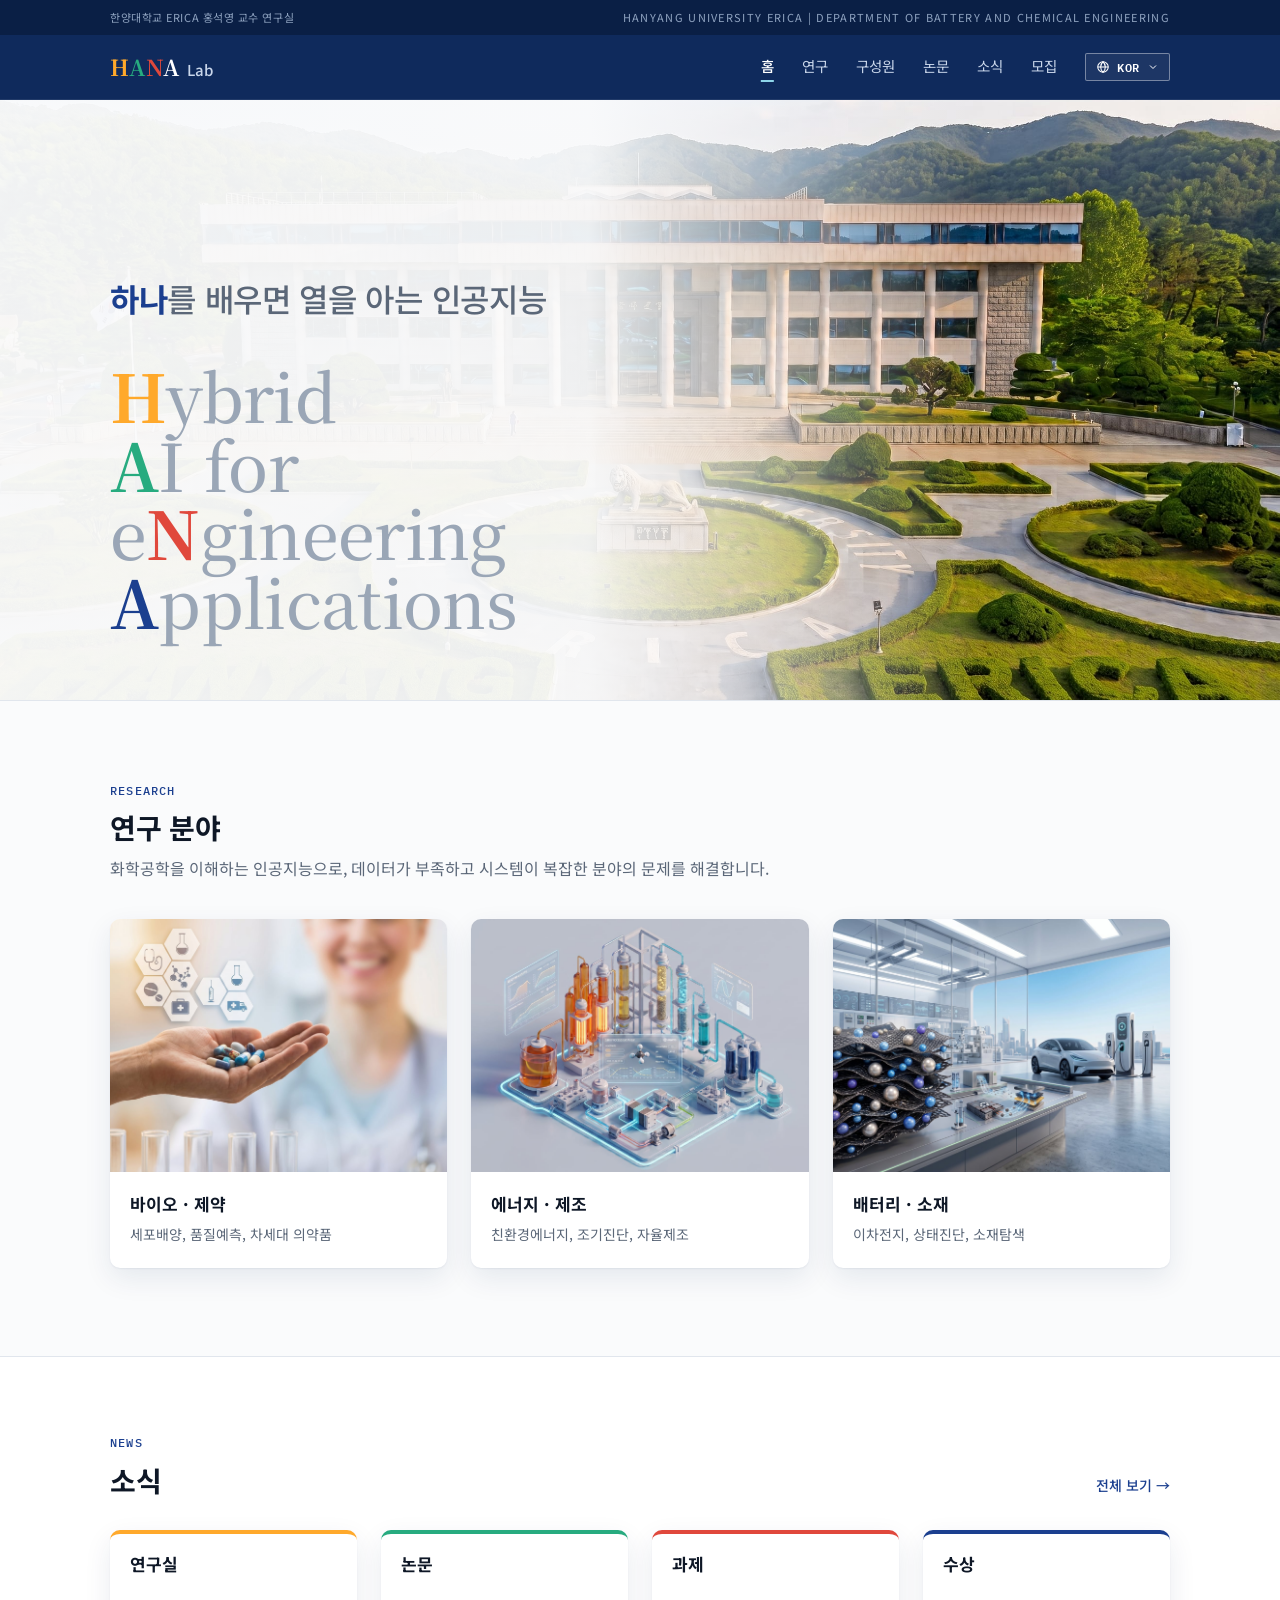
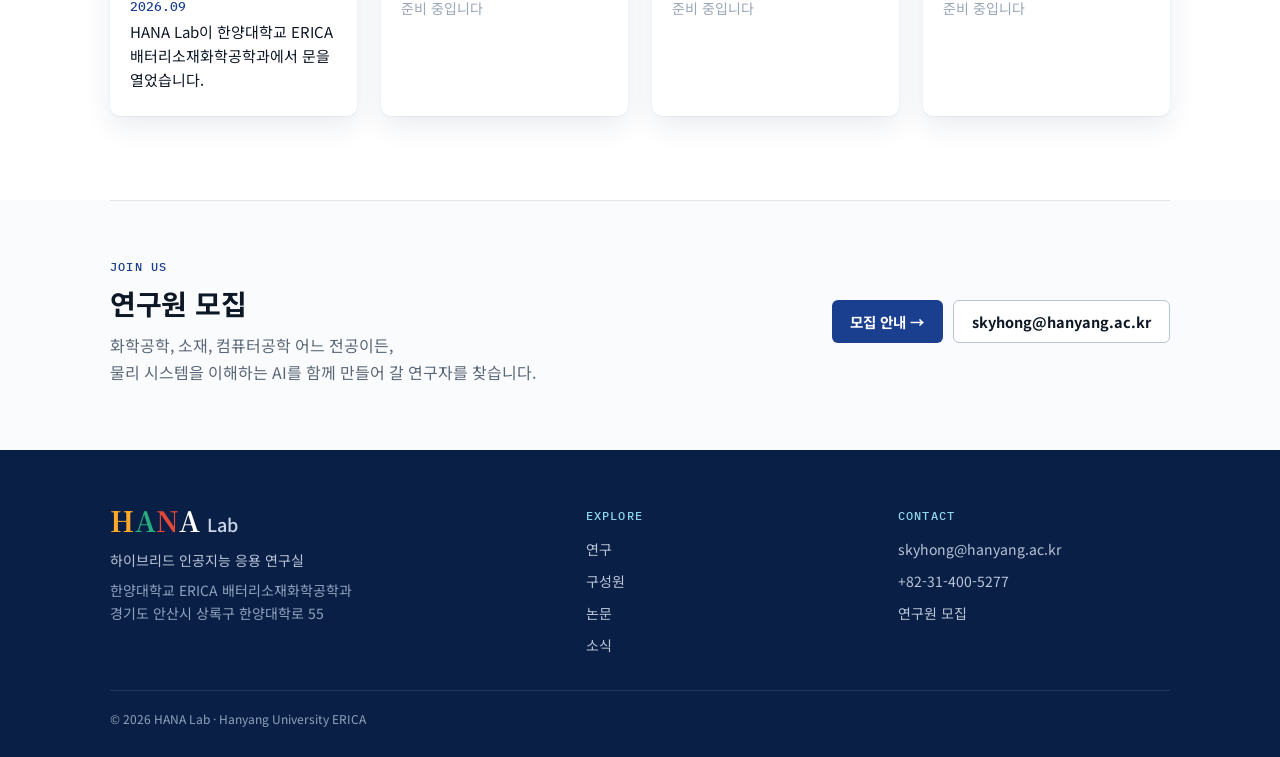
==== commit fb569456: "사이트 공개 2026-09-22 05:34" ====
--- a/index.html
+++ b/index.html
@@ -1,3 +1,3 @@
-<!DOCTYPE html><html lang="ko"><head><meta charset="utf-8"><meta name="viewport" content="width=device-width, initial-scale=1"><title>HANA Lab | 하이브리드 인공지능 응용 연구실</title><meta name="description" content="하이브리드 인공지능 응용 연구실(HANA Lab, Hybrid AI for eNgineering Applications) · 한양대학교 ERICA 배터리소재화학공학과"><meta name="theme-color" content="#0F2A5C"><link rel="icon" href="/favicon.svg" type="image/svg+xml"><link rel="icon" href="/favicon-32.png" type="image/png" sizes="32x32"><link rel="apple-touch-icon" href="/apple-touch-icon.png"><link rel="preconnect" href="https://fonts.googleapis.com"><link rel="preconnect" href="https://fonts.gstatic.com" crossorigin><link rel="stylesheet" href="https://fonts.googleapis.com/css2?family=IBM+Plex+Mono:wght@400;500;600&family=Noto+Sans+KR:wght@400;500;700&family=Noto+Serif+KR:wght@500;700&display=swap"><link rel="stylesheet" href="/_astro/BaseLayout.Bot9dY2w.css"><style>.photo[data-astro-cid-ibx6unlj]{object-fit:cover;width:100%;height:100%}.join-inner[data-astro-cid-jqrgd37h]{border-top:1px solid var(--line);flex-wrap:wrap;justify-content:space-between;align-items:center;gap:20px 40px;padding-block:56px 64px;display:flex}.join-desc[data-astro-cid-jqrgd37h]{max-width:38em;color:var(--muted);white-space:pre-line;margin:10px 0 0}.ctas[data-astro-cid-jqrgd37h]{flex-wrap:wrap;gap:10px;display:flex}
-</style><link rel="stylesheet" href="/_astro/index.C4WEpzY0.css"></head><body><a class="skip-link" href="#main">본문 바로가기</a><header data-astro-cid-fzpbxy5g><div class="topbar" data-astro-cid-fzpbxy5g><div class="container" data-astro-cid-fzpbxy5g><span data-astro-cid-fzpbxy5g>Hanyang University ERICA</span><span data-astro-cid-fzpbxy5g>Department of Battery and Chemical Engineering</span></div></div><nav class="nav" aria-label="주 메뉴" data-astro-cid-fzpbxy5g><div class="container" data-astro-cid-fzpbxy5g><a class="brand" href="/" data-astro-cid-fzpbxy5g><span class="wordmark on-dark size-md" role="img" aria-label="HANA Lab" data-astro-cid-qisgtjgl><b aria-hidden="true" data-astro-cid-qisgtjgl><i class="h" data-astro-cid-qisgtjgl>H</i><i class="a" data-astro-cid-qisgtjgl>A</i><i class="n" data-astro-cid-qisgtjgl>N</i><i class="last" data-astro-cid-qisgtjgl>A</i></b><span aria-hidden="true" data-astro-cid-qisgtjgl>Lab</span></span></a><ul class="links" data-astro-cid-fzpbxy5g><li data-astro-cid-fzpbxy5g><a href="/" aria-current="page" data-astro-cid-fzpbxy5g>홈</a></li><li data-astro-cid-fzpbxy5g><a href="/research/" data-astro-cid-fzpbxy5g>연구</a></li><li data-astro-cid-fzpbxy5g><a href="/members/" data-astro-cid-fzpbxy5g>구성원</a></li><li data-astro-cid-fzpbxy5g><a href="/publications/" data-astro-cid-fzpbxy5g>논문</a></li><li data-astro-cid-fzpbxy5g><a href="/news/" data-astro-cid-fzpbxy5g>소식</a></li><li data-astro-cid-fzpbxy5g><a href="/join/" data-astro-cid-fzpbxy5g>모집</a></li><li data-astro-cid-fzpbxy5g><div class="lang" data-lang-menu data-astro-cid-mnehnta4><button type="button" class="lang-btn" aria-expanded="false" aria-controls="lang-list" data-astro-cid-mnehnta4><svg width="14" height="14" viewBox="0 0 24 24" fill="none" stroke="currentColor" stroke-width="1.8" aria-hidden="true" data-astro-cid-mnehnta4><circle cx="12" cy="12" r="9" data-astro-cid-mnehnta4></circle><path d="M3 12h18" data-astro-cid-mnehnta4></path><path d="M12 3c2.8 2.6 4 5.6 4 9s-1.2 6.4-4 9c-2.8-2.6-4-5.6-4-9s1.2-6.4 4-9z" data-astro-cid-mnehnta4></path></svg><span class="sr-only" data-astro-cid-mnehnta4>언어 선택, 현재</span><span data-astro-cid-mnehnta4>KOR</span><svg width="12" height="12" viewBox="0 0 24 24" fill="none" stroke="currentColor" stroke-width="2" aria-hidden="true" data-astro-cid-mnehnta4><path d="M6 9l6 6 6-6" data-astro-cid-mnehnta4></path></svg></button><ul class="lang-list" id="lang-list" hidden data-astro-cid-mnehnta4><li data-astro-cid-mnehnta4><a href="/" lang="ko" aria-current="true" data-astro-cid-mnehnta4>한국어</a></li><li data-astro-cid-mnehnta4><span lang="en" aria-disabled="true" data-astro-cid-mnehnta4>English <small lang="ko" data-astro-cid-mnehnta4>준비 중</small></span></li></ul></div><script type="module">document.querySelectorAll(`[data-lang-menu]`).forEach(e=>{let t=e.querySelector(`button`),n=e.querySelector(`ul`);if(!t||!n)return;let r=e=>{n.hidden=!e,t.setAttribute(`aria-expanded`,String(e))};t.addEventListener(`click`,()=>r(n.hidden)),document.addEventListener(`click`,t=>{e.contains(t.target)||r(!1)}),e.addEventListener(`keydown`,e=>{e.key===`Escape`&&!n.hidden&&(r(!1),t.focus())})});</script></li></ul></div></nav></header><main id="main"><section class="hero" aria-labelledby="hero-title" data-astro-cid-lcdefpme><img class="hero-photo" src="/images/hero-campus.jpg" alt="" fetchpriority="high" data-astro-cid-lcdefpme><div class="container" data-astro-cid-lcdefpme><p class="motto" data-astro-cid-lcdefpme><b>하나</b>를 배우면 열을 아는 인공지능</p><h1 class="acronym" id="hero-title" data-astro-cid-lcdefpme><span class="sr-only" data-astro-cid-lcdefpme>HANA Lab: </span><span class="line" data-astro-cid-lcdefpme><b class="h" data-astro-cid-lcdefpme>H</b>ybrid </span><span class="line" data-astro-cid-lcdefpme><b class="a" data-astro-cid-lcdefpme>A</b>I for </span><span class="line" data-astro-cid-lcdefpme>e<b class="n" data-astro-cid-lcdefpme>N</b>gineering </span><span class="line" data-astro-cid-lcdefpme><b data-astro-cid-lcdefpme>A</b>pplications</span></h1></div></section><section class="research text-research" aria-labelledby="research-title" data-astro-cid-lcdefpme><div class="container" data-astro-cid-lcdefpme><p class="eyebrow" data-astro-cid-lcdefpme>RESEARCH</p><h2 class="sec-title" id="research-title" data-astro-cid-lcdefpme>연구 분야</h2><p class="tagline" data-astro-cid-lcdefpme>화학공학을 이해하는 인공지능으로, 데이터가 부족하고 시스템이 복잡한 분야의 문제를 해결합니다.</p><ul class="domains" data-astro-cid-lcdefpme><li data-astro-cid-lcdefpme><a class="domain" href="/research/#bio" data-astro-cid-lcdefpme><div class="domain-photo" data-astro-cid-lcdefpme><img class="photo" src="/images/research-bio.jpg" alt="바이오 · 제약" loading="lazy" decoding="async" data-astro-cid-ibx6unlj></div><div class="domain-text" data-astro-cid-lcdefpme><h3 data-astro-cid-lcdefpme>바이오 · 제약</h3><p data-astro-cid-lcdefpme>세포배양, 품질예측, 차세대 의약품</p></div></a></li><li data-astro-cid-lcdefpme><a class="domain" href="/research/#energy" data-astro-cid-lcdefpme><div class="domain-photo" data-astro-cid-lcdefpme><img class="photo" src="/images/research-energy.jpg" alt="에너지 · 제조" loading="lazy" decoding="async" data-astro-cid-ibx6unlj></div><div class="domain-text" data-astro-cid-lcdefpme><h3 data-astro-cid-lcdefpme>에너지 · 제조</h3><p data-astro-cid-lcdefpme>친환경에너지, 조기진단, 자율제조</p></div></a></li><li data-astro-cid-lcdefpme><a class="domain" href="/research/#battery" data-astro-cid-lcdefpme><div class="domain-photo" data-astro-cid-lcdefpme><img class="photo" src="/images/research-battery.jpg" alt="배터리 · 소재" loading="lazy" decoding="async" data-astro-cid-ibx6unlj></div><div class="domain-text" data-astro-cid-lcdefpme><h3 data-astro-cid-lcdefpme>배터리 · 소재</h3><p data-astro-cid-lcdefpme>이차전지, 상태진단, 소재탐색</p></div></a></li></ul></div></section><section class="news text-news" aria-labelledby="news-title" data-astro-cid-lcdefpme><div class="container" data-astro-cid-lcdefpme><div class="news-head" data-astro-cid-lcdefpme><div data-astro-cid-lcdefpme><p class="eyebrow" data-astro-cid-lcdefpme>NEWS</p><h2 class="sec-title" id="news-title" data-astro-cid-lcdefpme>소식</h2></div><a class="more" href="/news/" data-astro-cid-lcdefpme>전체 보기 →</a></div><!-- 분류별 네 칸: 분류마다 최신 3개. 소식이 없는 분류는 안내문이 나온다 --><div class="news-cols" data-astro-cid-lcdefpme><section class="news-col" aria-label="연구실 소식" data-astro-cid-lcdefpme><h3 data-astro-cid-lcdefpme>연구실</h3><ol data-astro-cid-lcdefpme><li data-astro-cid-lcdefpme><time datetime="2026-09" data-astro-cid-lcdefpme>2026.09</time><span data-astro-cid-lcdefpme>HANA Lab이 한양대학교 ERICA 배터리소재화학공학과에서 문을 열었습니다.</span></li></ol></section><section class="news-col" aria-label="논문 소식" data-astro-cid-lcdefpme><h3 data-astro-cid-lcdefpme>논문</h3><p class="news-empty" data-astro-cid-lcdefpme>준비 중입니다</p></section><section class="news-col" aria-label="과제 소식" data-astro-cid-lcdefpme><h3 data-astro-cid-lcdefpme>과제</h3><p class="news-empty" data-astro-cid-lcdefpme>준비 중입니다</p></section><section class="news-col" aria-label="수상 소식" data-astro-cid-lcdefpme><h3 data-astro-cid-lcdefpme>수상</h3><p class="news-empty" data-astro-cid-lcdefpme>준비 중입니다</p></section></div></div></section><section class="join text-join" aria-labelledby="join-title" data-astro-cid-jqrgd37h><div class="container" data-astro-cid-jqrgd37h><div class="join-inner" data-astro-cid-jqrgd37h><div data-astro-cid-jqrgd37h><p class="eyebrow" data-astro-cid-jqrgd37h>JOIN US</p><h2 class="sec-title" id="join-title" data-astro-cid-jqrgd37h>연구원 모집</h2><p class="join-desc" data-astro-cid-jqrgd37h>화학공학, 소재, 컴퓨터공학 어느 전공이든,
+<!DOCTYPE html><html lang="ko"><head><meta charset="utf-8"><meta name="viewport" content="width=device-width, initial-scale=1"><title>HANA Lab | 하이브리드 인공지능 응용 연구실</title><meta name="description" content="하이브리드 인공지능 응용 연구실(HANA Lab, Hybrid AI for eNgineering Applications) · 한양대학교 ERICA 배터리소재화학공학과"><link rel="canonical" href="https://hana.hanyang.ac.kr/"><meta property="og:type" content="website"><meta property="og:site_name" content="HANA Lab"><meta property="og:title" content="HANA Lab | 하이브리드 인공지능 응용 연구실"><meta property="og:description" content="하이브리드 인공지능 응용 연구실(HANA Lab, Hybrid AI for eNgineering Applications) · 한양대학교 ERICA 배터리소재화학공학과"><meta property="og:url" content="https://hana.hanyang.ac.kr/"><meta property="og:image" content="https://hana.hanyang.ac.kr/images/hero-campus.jpg"><meta property="og:locale" content="ko_KR"><meta name="twitter:card" content="summary_large_image"><meta name="theme-color" content="#0F2A5C"><link rel="icon" href="/favicon.svg" type="image/svg+xml"><link rel="icon" href="/favicon-32.png" type="image/png" sizes="32x32"><link rel="apple-touch-icon" href="/apple-touch-icon.png"><link rel="preconnect" href="https://fonts.googleapis.com"><link rel="preconnect" href="https://fonts.gstatic.com" crossorigin><link rel="stylesheet" href="https://fonts.googleapis.com/css2?family=IBM+Plex+Mono:wght@400;500;600&family=Noto+Sans+KR:wght@400;500;700&family=Noto+Serif+KR:wght@500;700&display=swap"><link rel="stylesheet" href="/_astro/BaseLayout.B1Zr2-1_.css"><style>.photo[data-astro-cid-ibx6unlj]{object-fit:cover;width:100%;height:100%}.join-inner[data-astro-cid-jqrgd37h]{border-top:1px solid var(--line);flex-wrap:wrap;justify-content:space-between;align-items:center;gap:20px 40px;padding-block:56px 64px;display:flex}.join-desc[data-astro-cid-jqrgd37h]{max-width:38em;color:var(--muted);white-space:pre-line;margin:10px 0 0}.ctas[data-astro-cid-jqrgd37h]{flex-wrap:wrap;gap:10px;display:flex}
+</style><link rel="stylesheet" href="/_astro/index.C4WEpzY0.css"></head><body><a class="skip-link" href="#main">본문 바로가기</a><header data-astro-cid-fzpbxy5g><div class="topbar" data-astro-cid-fzpbxy5g><div class="container" data-astro-cid-fzpbxy5g><span class="ko" data-astro-cid-fzpbxy5g>한양대학교 ERICA 홍석영 교수 연구실</span><span data-astro-cid-fzpbxy5g>Hanyang University ERICA | Department of Battery and Chemical Engineering</span></div></div><nav class="nav" aria-label="주 메뉴" data-astro-cid-fzpbxy5g><div class="container" data-astro-cid-fzpbxy5g><a class="brand" href="/" data-astro-cid-fzpbxy5g><span class="wordmark on-dark size-md" role="img" aria-label="HANA Lab" data-astro-cid-qisgtjgl><b aria-hidden="true" data-astro-cid-qisgtjgl><i class="h" data-astro-cid-qisgtjgl>H</i><i class="a" data-astro-cid-qisgtjgl>A</i><i class="n" data-astro-cid-qisgtjgl>N</i><i class="last" data-astro-cid-qisgtjgl>A</i></b><span aria-hidden="true" data-astro-cid-qisgtjgl>Lab</span></span></a><ul class="links" data-astro-cid-fzpbxy5g><li data-astro-cid-fzpbxy5g><a href="/" aria-current="page" data-astro-cid-fzpbxy5g>홈</a></li><li data-astro-cid-fzpbxy5g><a href="/research/" data-astro-cid-fzpbxy5g>연구</a></li><li data-astro-cid-fzpbxy5g><a href="/members/" data-astro-cid-fzpbxy5g>구성원</a></li><li data-astro-cid-fzpbxy5g><a href="/publications/" data-astro-cid-fzpbxy5g>논문</a></li><li data-astro-cid-fzpbxy5g><a href="/news/" data-astro-cid-fzpbxy5g>소식</a></li><li data-astro-cid-fzpbxy5g><a href="/join/" data-astro-cid-fzpbxy5g>모집</a></li><li data-astro-cid-fzpbxy5g><div class="lang" data-lang-menu data-astro-cid-mnehnta4><button type="button" class="lang-btn" aria-expanded="false" aria-controls="lang-list" data-astro-cid-mnehnta4><svg width="14" height="14" viewBox="0 0 24 24" fill="none" stroke="currentColor" stroke-width="1.8" aria-hidden="true" data-astro-cid-mnehnta4><circle cx="12" cy="12" r="9" data-astro-cid-mnehnta4></circle><path d="M3 12h18" data-astro-cid-mnehnta4></path><path d="M12 3c2.8 2.6 4 5.6 4 9s-1.2 6.4-4 9c-2.8-2.6-4-5.6-4-9s1.2-6.4 4-9z" data-astro-cid-mnehnta4></path></svg><span class="sr-only" data-astro-cid-mnehnta4>언어 선택, 현재</span><span data-astro-cid-mnehnta4>KOR</span><svg width="12" height="12" viewBox="0 0 24 24" fill="none" stroke="currentColor" stroke-width="2" aria-hidden="true" data-astro-cid-mnehnta4><path d="M6 9l6 6 6-6" data-astro-cid-mnehnta4></path></svg></button><ul class="lang-list" id="lang-list" hidden data-astro-cid-mnehnta4><li data-astro-cid-mnehnta4><a href="/" lang="ko" aria-current="true" data-astro-cid-mnehnta4>한국어</a></li><li data-astro-cid-mnehnta4><span lang="en" aria-disabled="true" data-astro-cid-mnehnta4>English <small lang="ko" data-astro-cid-mnehnta4>준비 중</small></span></li></ul></div><script type="module">document.querySelectorAll(`[data-lang-menu]`).forEach(e=>{let t=e.querySelector(`button`),n=e.querySelector(`ul`);if(!t||!n)return;let r=e=>{n.hidden=!e,t.setAttribute(`aria-expanded`,String(e))};t.addEventListener(`click`,()=>r(n.hidden)),document.addEventListener(`click`,t=>{e.contains(t.target)||r(!1)}),e.addEventListener(`keydown`,e=>{e.key===`Escape`&&!n.hidden&&(r(!1),t.focus())})});</script></li></ul></div></nav></header><main id="main"><section class="hero" aria-labelledby="hero-title" data-astro-cid-lcdefpme><img class="hero-photo" src="/images/hero-campus.jpg" alt="" fetchpriority="high" data-astro-cid-lcdefpme><div class="container" data-astro-cid-lcdefpme><p class="motto" data-astro-cid-lcdefpme><b>하나</b>를 배우면 열을 아는 인공지능</p><h1 class="acronym" id="hero-title" data-astro-cid-lcdefpme><span class="sr-only" data-astro-cid-lcdefpme>HANA Lab: </span><span class="line" data-astro-cid-lcdefpme><b class="h" data-astro-cid-lcdefpme>H</b>ybrid </span><span class="line" data-astro-cid-lcdefpme><b class="a" data-astro-cid-lcdefpme>A</b>I for </span><span class="line" data-astro-cid-lcdefpme>e<b class="n" data-astro-cid-lcdefpme>N</b>gineering </span><span class="line" data-astro-cid-lcdefpme><b data-astro-cid-lcdefpme>A</b>pplications</span></h1></div></section><section class="research text-research" aria-labelledby="research-title" data-astro-cid-lcdefpme><div class="container" data-astro-cid-lcdefpme><p class="eyebrow" data-astro-cid-lcdefpme>RESEARCH</p><h2 class="sec-title" id="research-title" data-astro-cid-lcdefpme>연구 분야</h2><p class="tagline" data-astro-cid-lcdefpme>화학공학을 이해하는 인공지능으로, 데이터가 부족하고 시스템이 복잡한 분야의 문제를 해결합니다.</p><ul class="domains" data-astro-cid-lcdefpme><li data-astro-cid-lcdefpme><a class="domain" href="/research/#bio" data-astro-cid-lcdefpme><div class="domain-photo" data-astro-cid-lcdefpme><img class="photo" src="/images/research-bio.jpg" alt="바이오 · 제약" loading="lazy" decoding="async" data-astro-cid-ibx6unlj></div><div class="domain-text" data-astro-cid-lcdefpme><h3 data-astro-cid-lcdefpme>바이오 · 제약</h3><p data-astro-cid-lcdefpme>세포배양, 품질예측, 차세대 의약품</p></div></a></li><li data-astro-cid-lcdefpme><a class="domain" href="/research/#energy" data-astro-cid-lcdefpme><div class="domain-photo" data-astro-cid-lcdefpme><img class="photo" src="/images/research-energy.jpg" alt="에너지 · 제조" loading="lazy" decoding="async" data-astro-cid-ibx6unlj></div><div class="domain-text" data-astro-cid-lcdefpme><h3 data-astro-cid-lcdefpme>에너지 · 제조</h3><p data-astro-cid-lcdefpme>친환경에너지, 조기진단, 자율제조</p></div></a></li><li data-astro-cid-lcdefpme><a class="domain" href="/research/#battery" data-astro-cid-lcdefpme><div class="domain-photo" data-astro-cid-lcdefpme><img class="photo" src="/images/research-battery.jpg" alt="배터리 · 소재" loading="lazy" decoding="async" data-astro-cid-ibx6unlj></div><div class="domain-text" data-astro-cid-lcdefpme><h3 data-astro-cid-lcdefpme>배터리 · 소재</h3><p data-astro-cid-lcdefpme>이차전지, 상태진단, 소재탐색</p></div></a></li></ul></div></section><section class="news text-news" aria-labelledby="news-title" data-astro-cid-lcdefpme><div class="container" data-astro-cid-lcdefpme><div class="news-head" data-astro-cid-lcdefpme><div data-astro-cid-lcdefpme><p class="eyebrow" data-astro-cid-lcdefpme>NEWS</p><h2 class="sec-title" id="news-title" data-astro-cid-lcdefpme>소식</h2></div><a class="more" href="/news/" data-astro-cid-lcdefpme>전체 보기 →</a></div><!-- 분류별 네 칸: 분류마다 최신 3개. 소식이 없는 분류는 안내문이 나온다 --><div class="news-cols" data-astro-cid-lcdefpme><section class="news-col" aria-label="연구실 소식" data-astro-cid-lcdefpme><h3 data-astro-cid-lcdefpme>연구실</h3><ol data-astro-cid-lcdefpme><li data-astro-cid-lcdefpme><time datetime="2026-09" data-astro-cid-lcdefpme>2026.09</time><span data-astro-cid-lcdefpme>HANA Lab이 한양대학교 ERICA 배터리소재화학공학과에서 문을 열었습니다.</span></li></ol></section><section class="news-col" aria-label="논문 소식" data-astro-cid-lcdefpme><h3 data-astro-cid-lcdefpme>논문</h3><p class="news-empty" data-astro-cid-lcdefpme>준비 중입니다</p></section><section class="news-col" aria-label="과제 소식" data-astro-cid-lcdefpme><h3 data-astro-cid-lcdefpme>과제</h3><p class="news-empty" data-astro-cid-lcdefpme>준비 중입니다</p></section><section class="news-col" aria-label="수상 소식" data-astro-cid-lcdefpme><h3 data-astro-cid-lcdefpme>수상</h3><p class="news-empty" data-astro-cid-lcdefpme>준비 중입니다</p></section></div></div></section><section class="join text-join" aria-labelledby="join-title" data-astro-cid-jqrgd37h><div class="container" data-astro-cid-jqrgd37h><div class="join-inner" data-astro-cid-jqrgd37h><div data-astro-cid-jqrgd37h><p class="eyebrow" data-astro-cid-jqrgd37h>JOIN US</p><h2 class="sec-title" id="join-title" data-astro-cid-jqrgd37h>연구원 모집</h2><p class="join-desc" data-astro-cid-jqrgd37h>화학공학, 소재, 컴퓨터공학 어느 전공이든,
 물리 시스템을 이해하는 AI를 함께 만들어 갈 연구자를 찾습니다.</p></div><div class="ctas" data-astro-cid-jqrgd37h><a class="btn btn-primary" href="/join/" data-astro-cid-jqrgd37h>모집 안내 →</a><a class="btn btn-secondary" href="mailto:skyhong@hanyang.ac.kr" data-astro-cid-jqrgd37h>skyhong@hanyang.ac.kr</a></div></div></div></section></main><footer class="footer" data-astro-cid-nns7i3if><div class="container grid" data-astro-cid-nns7i3if><div data-astro-cid-nns7i3if><p class="name" data-astro-cid-nns7i3if><span class="wordmark on-dark size-lg" role="img" aria-label="HANA Lab" data-astro-cid-qisgtjgl><b aria-hidden="true" data-astro-cid-qisgtjgl><i class="h" data-astro-cid-qisgtjgl>H</i><i class="a" data-astro-cid-qisgtjgl>A</i><i class="n" data-astro-cid-qisgtjgl>N</i><i class="last" data-astro-cid-qisgtjgl>A</i></b><span aria-hidden="true" data-astro-cid-qisgtjgl>Lab</span></span></p><p data-astro-cid-nns7i3if>하이브리드 인공지능 응용 연구실</p><p class="address" data-astro-cid-nns7i3if>한양대학교 ERICA 배터리소재화학공학과<br data-astro-cid-nns7i3if>경기도 안산시 상록구 한양대학로 55</p></div><div data-astro-cid-nns7i3if><p class="heading" data-astro-cid-nns7i3if>Explore</p><ul data-astro-cid-nns7i3if><li data-astro-cid-nns7i3if><a href="/research/" data-astro-cid-nns7i3if>연구</a></li><li data-astro-cid-nns7i3if><a href="/members/" data-astro-cid-nns7i3if>구성원</a></li><li data-astro-cid-nns7i3if><a href="/publications/" data-astro-cid-nns7i3if>논문</a></li><li data-astro-cid-nns7i3if><a href="/news/" data-astro-cid-nns7i3if>소식</a></li></ul></div><div data-astro-cid-nns7i3if><p class="heading" data-astro-cid-nns7i3if>Contact</p><ul data-astro-cid-nns7i3if><li data-astro-cid-nns7i3if><a href="mailto:skyhong@hanyang.ac.kr" data-astro-cid-nns7i3if>skyhong@hanyang.ac.kr</a></li><li data-astro-cid-nns7i3if><a href="tel:+82314005277" data-astro-cid-nns7i3if>+82-31-400-5277</a></li><li data-astro-cid-nns7i3if><a href="/join/" data-astro-cid-nns7i3if>연구원 모집</a></li></ul></div></div><div class="container" data-astro-cid-nns7i3if><p class="bottom" data-astro-cid-nns7i3if>© 2026 HANA Lab · Hanyang University ERICA</p></div></footer></body></html>
--- a/_astro/BaseLayout.B1Zr2-1_.css
+++ b/_astro/BaseLayout.B1Zr2-1_.css
@@ -0,0 +1 @@
+:root{--hana-h:#ffa92b;--hana-a:#27ab7f;--hana-n:#e0483c;--navy:#0f2a5c;--navy-deep:#0a1f45;--blue:#1b3f8f;--cyan:#10a3c6;--cyan-light:#8ed6ea;--paper:#fafbfc;--ink:#0e1726;--muted:#5b6778;--faint:#9aa6b6;--line:#e1e6ed;--on-dark:#c9d6ea;--on-dark-2:#8fa3c0;--font-serif:"Noto Serif KR", Georgia, serif;--font-sans:"Noto Sans KR", "Apple SD Gothic Neo", "Malgun Gothic", sans-serif;--font-mono:"IBM Plex Mono", "Noto Sans KR", ui-monospace, Consolas, monospace;--gutter:40px;--card-shadow:0 1px 2px #0f2a5c0f, 0 10px 28px #0f2a5c17;--card-shadow-hover:0 2px 4px #0f2a5c14, 0 18px 40px #0f2a5c24;--menu-k:1.45;--text-k:1.3;--research-k:1.3;--news-k:1.2;--join-k:1.2;--sec-eyebrow:calc(12px + var(--grow) * (var(--text-k) - 1) * .025);--sec-title:calc(28px + var(--grow) * (var(--text-k) - 1) * .058333);--grow:min(480px, max(0px, 100vw - 1440px));--container:clamp(1140px, calc(75vw + 80px), 1680px);--menu-11:calc(11px + var(--grow) * (var(--menu-k) - 1) * .022917);--menu-12:calc(12px + var(--grow) * (var(--menu-k) - 1) * .025);--menu-13:calc(13px + var(--grow) * (var(--menu-k) - 1) * .027083);--menu-14-5:calc(14.5px + var(--grow) * (var(--menu-k) - 1) * .030208);--menu-15:calc(15px + var(--grow) * (var(--menu-k) - 1) * .03125);--menu-22:calc(22px + var(--grow) * (var(--menu-k) - 1) * .045833);--nav-pad:calc(18px + var(--grow) * (var(--menu-k) - 1) * .0625);--nav-gap:calc(28px + var(--grow) * (var(--menu-k) - 1) * .058333);--lang-pad:calc(6px + var(--grow) * (var(--menu-k) - 1) * .0125) calc(10px + var(--grow) * (var(--menu-k) - 1) * .020833)}.text-research{--text-k:var(--research-k)}.text-news{--text-k:var(--news-k)}.text-join{--text-k:var(--join-k)}.text-research,.text-news,.text-join{font-size:var(--fs-16)}:root,.text-research,.text-news,.text-join{--fs-11:calc(11px + var(--grow) * (var(--text-k) - 1) * .022917);--fs-12:calc(12px + var(--grow) * (var(--text-k) - 1) * .025);--fs-12-5:calc(12.5px + var(--grow) * (var(--text-k) - 1) * .026042);--fs-13:calc(13px + var(--grow) * (var(--text-k) - 1) * .027083);--fs-14:calc(14px + var(--grow) * (var(--text-k) - 1) * .029167);--fs-14-5:calc(14.5px + var(--grow) * (var(--text-k) - 1) * .030208);--fs-15:calc(15px + var(--grow) * (var(--text-k) - 1) * .03125);--fs-16:calc(16px + var(--grow) * (var(--text-k) - 1) * .033333);--fs-17:calc(17px + var(--grow) * (var(--text-k) - 1) * .035417);--fs-18:calc(18px + var(--grow) * (var(--text-k) - 1) * .0375);--fs-22:calc(22px + var(--grow) * (var(--text-k) - 1) * .045833);--fs-24:calc(24px + var(--grow) * (var(--text-k) - 1) * .05);--fs-28:calc(28px + var(--grow) * (var(--text-k) - 1) * .058333);--fs-32:calc(32px + var(--grow) * (var(--text-k) - 1) * .066667);--fs-h2:max(26px, calc(min(3vw, 36px) + var(--grow) * (var(--text-k) - 1) * .075));--fs-hero:clamp(44px, calc(18px + 3.75vw), 90px);--btn-pad:calc(12px + var(--grow) * (var(--text-k) - 1) * .025) calc(18px + var(--grow) * (var(--text-k) - 1) * .0375)}@media (width<=900px){:root{--gutter:20px}}*,:before,:after{box-sizing:border-box}html{-webkit-text-size-adjust:100%}body{background:var(--paper);color:var(--ink);font-family:var(--font-sans);font-size:var(--fs-16);word-break:keep-all;overflow-wrap:break-word;flex-direction:column;min-height:100dvh;margin:0;line-height:1.7;display:flex}body>main{flex:1 0 auto}img{max-width:100%;height:auto;display:block}a{color:inherit;text-decoration:none}[hidden]{display:none!important}:focus-visible{outline:2px solid var(--cyan);outline-offset:3px}.container{max-width:var(--container);padding-inline:var(--gutter);margin-inline:auto}.sr-only{clip:rect(0 0 0 0);white-space:nowrap;border:0;width:1px;height:1px;margin:-1px;padding:0;position:absolute;overflow:hidden}.skip-link{z-index:100;color:var(--blue);background:#fff;border-radius:4px;padding:10px 14px;font-weight:700;position:absolute;top:-60px;left:12px}.skip-link:focus{top:12px}.eyebrow{font-family:var(--font-mono);font-size:var(--sec-eyebrow);letter-spacing:.1em;color:var(--blue);margin:0 0 8px;font-weight:500}.sec-title{font-family:var(--font-sans);font-weight:700;font-size:var(--sec-title);letter-spacing:-.01em;text-wrap:balance;margin:0;line-height:1.3}.section-title{font-family:var(--font-sans);letter-spacing:-.01em;font-weight:700;font-size:var(--sec-title);text-wrap:balance;margin:0;line-height:1.3}h1.section-title{font-size:max(var(--fs-h2), calc(var(--sec-title) * 1.15))}.shadow-card{box-shadow:var(--card-shadow);background:#fff;border-radius:10px;padding:20px 22px 22px}.btn{padding:var(--btn-pad);font-size:var(--fs-14-5);border-radius:6px;align-items:center;gap:8px;font-weight:700;line-height:1.2;display:inline-flex}.news-meta{grid-template-columns:4.6em auto;justify-content:start;align-self:start;align-items:center;gap:10px;min-height:1.7em;display:grid}.news-tag{color:var(--blue);font-size:var(--fs-12);white-space:nowrap;background:#eef3fa;border-radius:3px;padding:2px 8px;font-weight:700;line-height:1.5}.news-tag.tone-h{color:#8a5a00;background:#ffa92b33}.news-tag.tone-a{color:#17694e;background:#27ab7f29}.news-tag.tone-n{color:#a93226;background:#e0483c21}.news-tag.tone-b{color:var(--blue);background:#eef3fa}.btn-primary{background:var(--blue);color:#fff}.btn-secondary{color:var(--ink);background:#fff;border:1px solid #b8c3d3}.photo-slot{background-color:#dce4ee;background-image:repeating-linear-gradient(135deg,#1b3f8f0f 0 12px,#0000 12px 24px);width:100%;height:100%;position:relative;overflow:hidden}.photo-slot-label{text-align:center;color:#4a5b75;font-size:var(--fs-14);flex-direction:column;justify-content:center;align-items:center;gap:6px;padding:16px;font-weight:500;display:flex;position:absolute;inset:0}.photo-slot-label small{font-size:var(--fs-12);color:#6a7a92;font-weight:400}.wordmark[data-astro-cid-qisgtjgl]{white-space:nowrap;align-items:baseline;gap:7px;display:inline-flex}b[data-astro-cid-qisgtjgl]{font-family:var(--font-serif);font-weight:700;font-size:var(--menu-22);letter-spacing:.02em;line-height:1}i[data-astro-cid-qisgtjgl]{font-style:normal}.h[data-astro-cid-qisgtjgl]{color:var(--hana-h)}.a[data-astro-cid-qisgtjgl]{color:var(--hana-a)}.n[data-astro-cid-qisgtjgl]{color:var(--hana-n)}span[data-astro-cid-qisgtjgl][aria-hidden]{font-family:var(--font-sans);font-weight:500;font-size:var(--menu-15);line-height:1}.on-dark[data-astro-cid-qisgtjgl] .last[data-astro-cid-qisgtjgl]{color:#fff}.on-dark[data-astro-cid-qisgtjgl] span[data-astro-cid-qisgtjgl][aria-hidden]{color:var(--on-dark)}.on-light[data-astro-cid-qisgtjgl] .last[data-astro-cid-qisgtjgl]{color:var(--blue)}.on-light[data-astro-cid-qisgtjgl] span[data-astro-cid-qisgtjgl][aria-hidden]{color:var(--muted)}.size-lg[data-astro-cid-qisgtjgl] b[data-astro-cid-qisgtjgl]{font-size:var(--fs-28)}.size-lg[data-astro-cid-qisgtjgl] span[data-astro-cid-qisgtjgl][aria-hidden]{font-size:var(--fs-18)}.lang[data-astro-cid-mnehnta4]{display:inline-block;position:relative}.lang-btn[data-astro-cid-mnehnta4]{padding:var(--lang-pad);color:#fff;font:600 var(--menu-12)/1 var(--font-mono);letter-spacing:.06em;cursor:pointer;background:#ffffff0f;border:1px solid #fff6;border-radius:2px;align-items:center;gap:7px;display:inline-flex}.lang-btn[data-astro-cid-mnehnta4]:hover{background:#ffffff1f}.lang-list[data-astro-cid-mnehnta4]{z-index:30;background:#fff;border-radius:4px;min-width:132px;margin:0;padding:6px;list-style:none;position:absolute;top:calc(100% + 6px);right:0;box-shadow:0 8px 24px #0a1f4547}.lang-list[data-astro-cid-mnehnta4] a[data-astro-cid-mnehnta4],.lang-list[data-astro-cid-mnehnta4] span[data-astro-cid-mnehnta4]{font:500 var(--menu-13)/1.2 var(--font-sans);color:var(--ink);border-radius:3px;padding:8px 10px;display:block}.lang-list[data-astro-cid-mnehnta4] a[data-astro-cid-mnehnta4]:hover{background:#f2f5f9}.lang-list[data-astro-cid-mnehnta4] [data-astro-cid-mnehnta4][aria-current=true]{color:var(--blue);background:#eef3fa;font-weight:700}.lang-list[data-astro-cid-mnehnta4] [data-astro-cid-mnehnta4][aria-disabled=true]{color:var(--faint)}.lang-list[data-astro-cid-mnehnta4] small[data-astro-cid-mnehnta4]{font-size:var(--menu-11);margin-left:4px}@media (width<=560px){.lang-list[data-astro-cid-mnehnta4]{left:0;right:auto}}.topbar[data-astro-cid-fzpbxy5g]{background:var(--navy-deep);color:var(--on-dark-2);font-size:var(--menu-11);letter-spacing:.12em;text-transform:uppercase}.topbar[data-astro-cid-fzpbxy5g] .ko[data-astro-cid-fzpbxy5g]{letter-spacing:.05em}.topbar[data-astro-cid-fzpbxy5g] .container[data-astro-cid-fzpbxy5g]{flex-wrap:wrap;justify-content:space-between;gap:4px 16px;padding-block:8px;display:flex}.nav[data-astro-cid-fzpbxy5g]{background:var(--navy);color:#fff;border-bottom:1px solid #ffffff14}.nav[data-astro-cid-fzpbxy5g] .container[data-astro-cid-fzpbxy5g]{padding-block:var(--nav-pad);flex-wrap:wrap;justify-content:space-between;align-items:center;gap:12px 24px;display:flex}.brand[data-astro-cid-fzpbxy5g]{align-items:center;display:inline-flex}.links[data-astro-cid-fzpbxy5g]{align-items:center;gap:8px var(--nav-gap);font-size:var(--menu-14-5);color:var(--on-dark);flex-wrap:wrap;margin:0;padding:0;list-style:none;display:flex}.links[data-astro-cid-fzpbxy5g] a[data-astro-cid-fzpbxy5g]:hover{color:#fff}.links[data-astro-cid-fzpbxy5g] a[data-astro-cid-fzpbxy5g][aria-current=page]{color:#fff;text-decoration:underline;text-decoration-color:var(--cyan-light);text-underline-offset:8px;font-weight:500;text-decoration-thickness:2px}@media (width<=560px){.links[data-astro-cid-fzpbxy5g]{column-gap:17px}}.footer[data-astro-cid-nns7i3if]{background:var(--navy-deep);color:#b9c6da;font-size:var(--fs-14)}.grid[data-astro-cid-nns7i3if]{grid-template-columns:minmax(0,1.6fr) repeat(2,minmax(0,1fr));gap:40px;padding-block:56px 32px;display:grid}p[data-astro-cid-nns7i3if]{margin:0 0 6px}.name[data-astro-cid-nns7i3if]{margin-bottom:10px}.address[data-astro-cid-nns7i3if]{color:var(--on-dark-2)}.heading[data-astro-cid-nns7i3if]{font-family:var(--font-mono);font-size:var(--sec-eyebrow);letter-spacing:.1em;text-transform:uppercase;color:var(--cyan-light);margin-bottom:12px;font-weight:500}ul[data-astro-cid-nns7i3if]{gap:8px;margin:0;padding:0;list-style:none;display:grid}a[data-astro-cid-nns7i3if]:hover{color:#fff}.bottom[data-astro-cid-nns7i3if]{font-size:var(--fs-12);color:var(--on-dark-2);border-top:1px solid #ffffff1a;margin:0;padding-block:18px 28px}@media (width<=900px){.grid[data-astro-cid-nns7i3if]{grid-template-columns:1fr;gap:32px}}
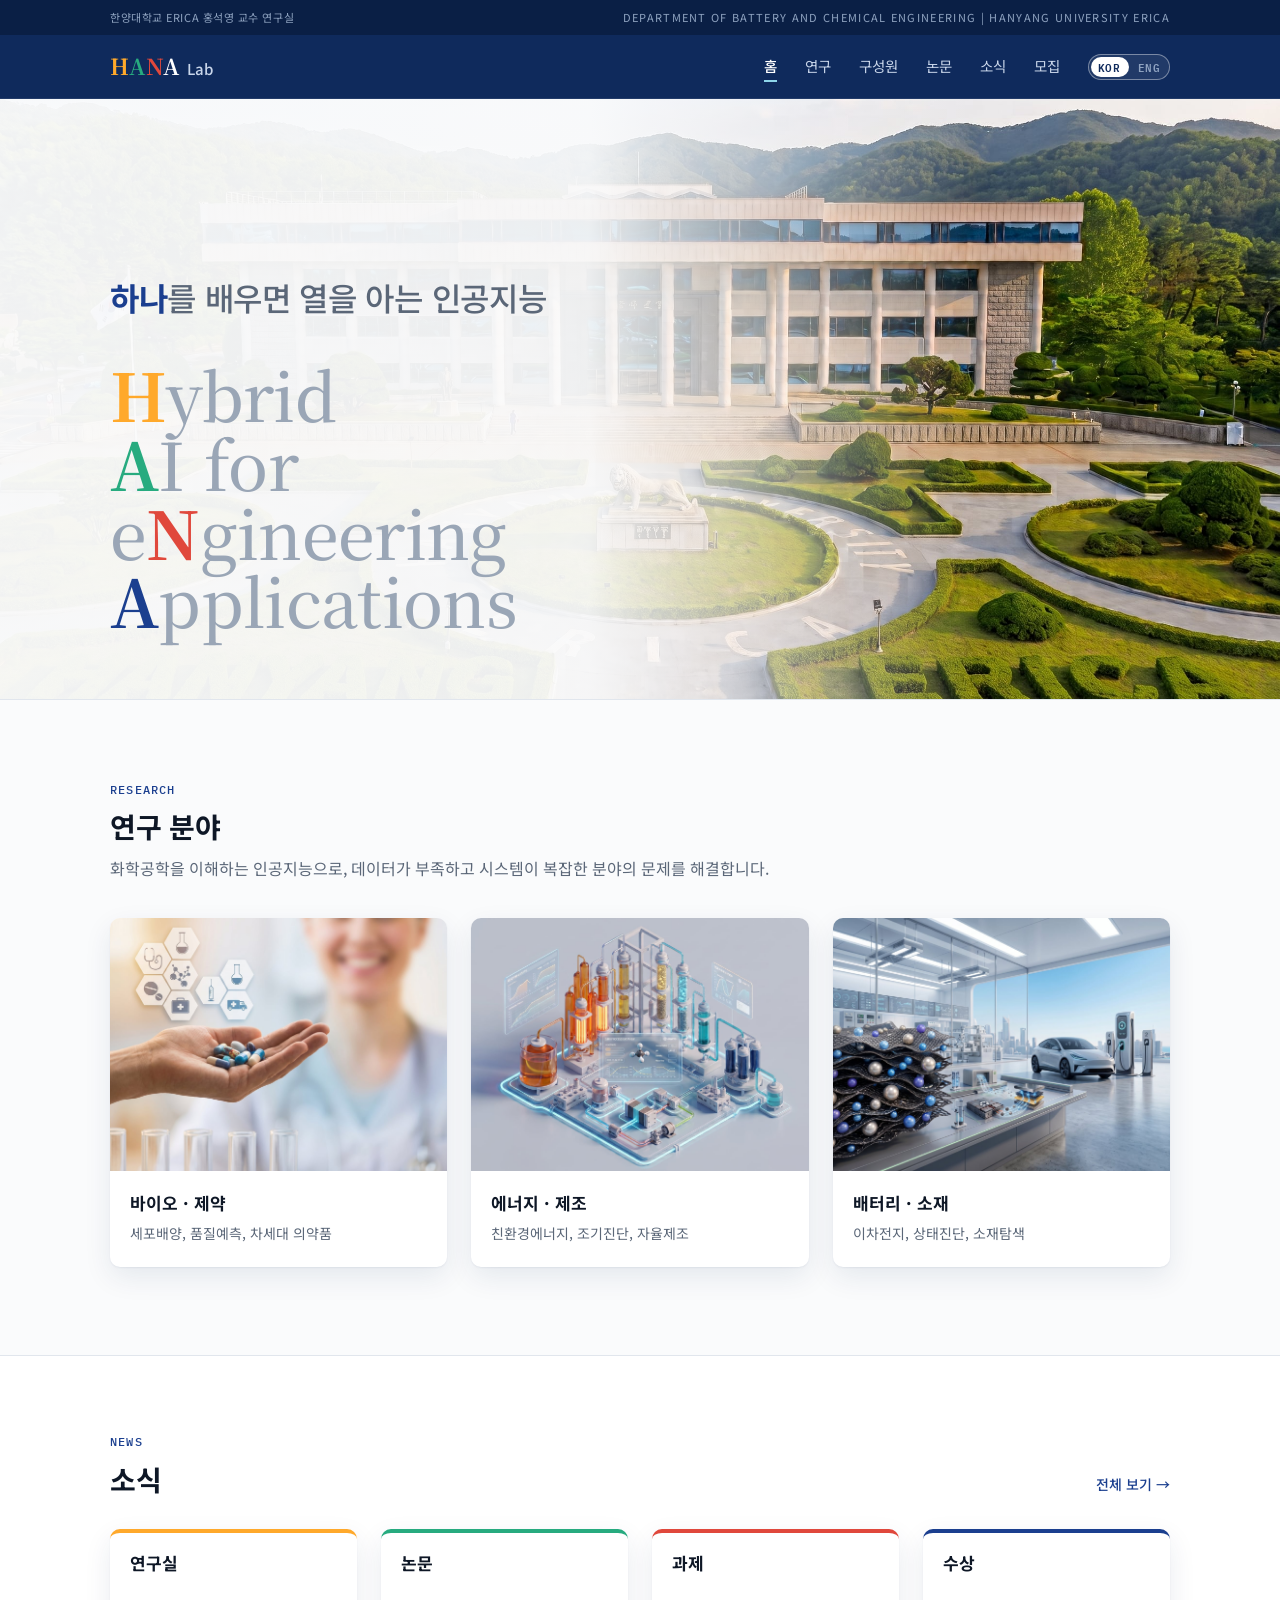
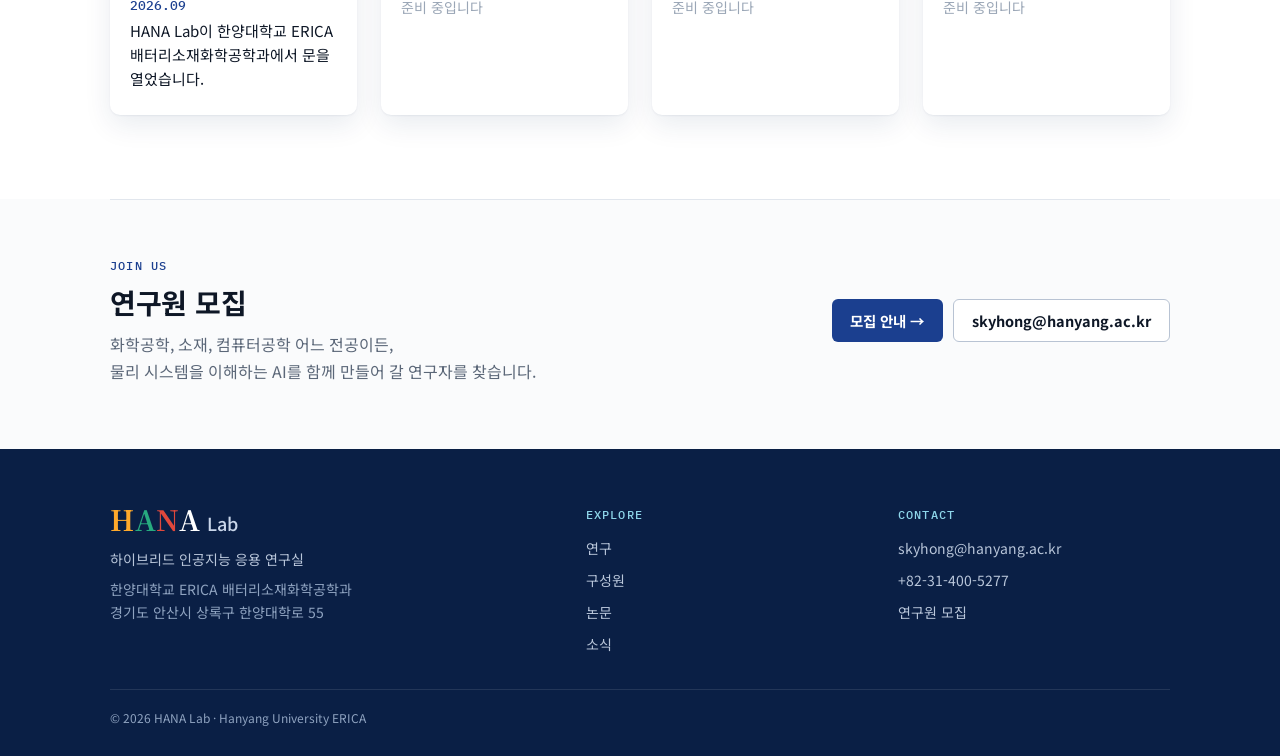
==== commit e91ef613: "사이트 공개 2026-09-23 05:27" ====
--- a/index.html
+++ b/index.html
@@ -1,3 +1,3 @@
-<!DOCTYPE html><html lang="ko"><head><meta charset="utf-8"><meta name="viewport" content="width=device-width, initial-scale=1"><title>HANA Lab | 하이브리드 인공지능 응용 연구실</title><meta name="description" content="하이브리드 인공지능 응용 연구실(HANA Lab, Hybrid AI for eNgineering Applications) · 한양대학교 ERICA 배터리소재화학공학과"><link rel="canonical" href="https://hana.hanyang.ac.kr/"><meta property="og:type" content="website"><meta property="og:site_name" content="HANA Lab"><meta property="og:title" content="HANA Lab | 하이브리드 인공지능 응용 연구실"><meta property="og:description" content="하이브리드 인공지능 응용 연구실(HANA Lab, Hybrid AI for eNgineering Applications) · 한양대학교 ERICA 배터리소재화학공학과"><meta property="og:url" content="https://hana.hanyang.ac.kr/"><meta property="og:image" content="https://hana.hanyang.ac.kr/images/hero-campus.jpg"><meta property="og:locale" content="ko_KR"><meta name="twitter:card" content="summary_large_image"><meta name="theme-color" content="#0F2A5C"><link rel="icon" href="/favicon.svg" type="image/svg+xml"><link rel="icon" href="/favicon-32.png" type="image/png" sizes="32x32"><link rel="apple-touch-icon" href="/apple-touch-icon.png"><link rel="preconnect" href="https://fonts.googleapis.com"><link rel="preconnect" href="https://fonts.gstatic.com" crossorigin><link rel="stylesheet" href="https://fonts.googleapis.com/css2?family=IBM+Plex+Mono:wght@400;500;600&family=Noto+Sans+KR:wght@400;500;700&family=Noto+Serif+KR:wght@500;700&display=swap"><link rel="stylesheet" href="/_astro/BaseLayout.B1Zr2-1_.css"><style>.photo[data-astro-cid-ibx6unlj]{object-fit:cover;width:100%;height:100%}.join-inner[data-astro-cid-jqrgd37h]{border-top:1px solid var(--line);flex-wrap:wrap;justify-content:space-between;align-items:center;gap:20px 40px;padding-block:56px 64px;display:flex}.join-desc[data-astro-cid-jqrgd37h]{max-width:38em;color:var(--muted);white-space:pre-line;margin:10px 0 0}.ctas[data-astro-cid-jqrgd37h]{flex-wrap:wrap;gap:10px;display:flex}
-</style><link rel="stylesheet" href="/_astro/index.C4WEpzY0.css"></head><body><a class="skip-link" href="#main">본문 바로가기</a><header data-astro-cid-fzpbxy5g><div class="topbar" data-astro-cid-fzpbxy5g><div class="container" data-astro-cid-fzpbxy5g><span class="ko" data-astro-cid-fzpbxy5g>한양대학교 ERICA 홍석영 교수 연구실</span><span data-astro-cid-fzpbxy5g>Hanyang University ERICA | Department of Battery and Chemical Engineering</span></div></div><nav class="nav" aria-label="주 메뉴" data-astro-cid-fzpbxy5g><div class="container" data-astro-cid-fzpbxy5g><a class="brand" href="/" data-astro-cid-fzpbxy5g><span class="wordmark on-dark size-md" role="img" aria-label="HANA Lab" data-astro-cid-qisgtjgl><b aria-hidden="true" data-astro-cid-qisgtjgl><i class="h" data-astro-cid-qisgtjgl>H</i><i class="a" data-astro-cid-qisgtjgl>A</i><i class="n" data-astro-cid-qisgtjgl>N</i><i class="last" data-astro-cid-qisgtjgl>A</i></b><span aria-hidden="true" data-astro-cid-qisgtjgl>Lab</span></span></a><ul class="links" data-astro-cid-fzpbxy5g><li data-astro-cid-fzpbxy5g><a href="/" aria-current="page" data-astro-cid-fzpbxy5g>홈</a></li><li data-astro-cid-fzpbxy5g><a href="/research/" data-astro-cid-fzpbxy5g>연구</a></li><li data-astro-cid-fzpbxy5g><a href="/members/" data-astro-cid-fzpbxy5g>구성원</a></li><li data-astro-cid-fzpbxy5g><a href="/publications/" data-astro-cid-fzpbxy5g>논문</a></li><li data-astro-cid-fzpbxy5g><a href="/news/" data-astro-cid-fzpbxy5g>소식</a></li><li data-astro-cid-fzpbxy5g><a href="/join/" data-astro-cid-fzpbxy5g>모집</a></li><li data-astro-cid-fzpbxy5g><div class="lang" data-lang-menu data-astro-cid-mnehnta4><button type="button" class="lang-btn" aria-expanded="false" aria-controls="lang-list" data-astro-cid-mnehnta4><svg width="14" height="14" viewBox="0 0 24 24" fill="none" stroke="currentColor" stroke-width="1.8" aria-hidden="true" data-astro-cid-mnehnta4><circle cx="12" cy="12" r="9" data-astro-cid-mnehnta4></circle><path d="M3 12h18" data-astro-cid-mnehnta4></path><path d="M12 3c2.8 2.6 4 5.6 4 9s-1.2 6.4-4 9c-2.8-2.6-4-5.6-4-9s1.2-6.4 4-9z" data-astro-cid-mnehnta4></path></svg><span class="sr-only" data-astro-cid-mnehnta4>언어 선택, 현재</span><span data-astro-cid-mnehnta4>KOR</span><svg width="12" height="12" viewBox="0 0 24 24" fill="none" stroke="currentColor" stroke-width="2" aria-hidden="true" data-astro-cid-mnehnta4><path d="M6 9l6 6 6-6" data-astro-cid-mnehnta4></path></svg></button><ul class="lang-list" id="lang-list" hidden data-astro-cid-mnehnta4><li data-astro-cid-mnehnta4><a href="/" lang="ko" aria-current="true" data-astro-cid-mnehnta4>한국어</a></li><li data-astro-cid-mnehnta4><span lang="en" aria-disabled="true" data-astro-cid-mnehnta4>English <small lang="ko" data-astro-cid-mnehnta4>준비 중</small></span></li></ul></div><script type="module">document.querySelectorAll(`[data-lang-menu]`).forEach(e=>{let t=e.querySelector(`button`),n=e.querySelector(`ul`);if(!t||!n)return;let r=e=>{n.hidden=!e,t.setAttribute(`aria-expanded`,String(e))};t.addEventListener(`click`,()=>r(n.hidden)),document.addEventListener(`click`,t=>{e.contains(t.target)||r(!1)}),e.addEventListener(`keydown`,e=>{e.key===`Escape`&&!n.hidden&&(r(!1),t.focus())})});</script></li></ul></div></nav></header><main id="main"><section class="hero" aria-labelledby="hero-title" data-astro-cid-lcdefpme><img class="hero-photo" src="/images/hero-campus.jpg" alt="" fetchpriority="high" data-astro-cid-lcdefpme><div class="container" data-astro-cid-lcdefpme><p class="motto" data-astro-cid-lcdefpme><b>하나</b>를 배우면 열을 아는 인공지능</p><h1 class="acronym" id="hero-title" data-astro-cid-lcdefpme><span class="sr-only" data-astro-cid-lcdefpme>HANA Lab: </span><span class="line" data-astro-cid-lcdefpme><b class="h" data-astro-cid-lcdefpme>H</b>ybrid </span><span class="line" data-astro-cid-lcdefpme><b class="a" data-astro-cid-lcdefpme>A</b>I for </span><span class="line" data-astro-cid-lcdefpme>e<b class="n" data-astro-cid-lcdefpme>N</b>gineering </span><span class="line" data-astro-cid-lcdefpme><b data-astro-cid-lcdefpme>A</b>pplications</span></h1></div></section><section class="research text-research" aria-labelledby="research-title" data-astro-cid-lcdefpme><div class="container" data-astro-cid-lcdefpme><p class="eyebrow" data-astro-cid-lcdefpme>RESEARCH</p><h2 class="sec-title" id="research-title" data-astro-cid-lcdefpme>연구 분야</h2><p class="tagline" data-astro-cid-lcdefpme>화학공학을 이해하는 인공지능으로, 데이터가 부족하고 시스템이 복잡한 분야의 문제를 해결합니다.</p><ul class="domains" data-astro-cid-lcdefpme><li data-astro-cid-lcdefpme><a class="domain" href="/research/#bio" data-astro-cid-lcdefpme><div class="domain-photo" data-astro-cid-lcdefpme><img class="photo" src="/images/research-bio.jpg" alt="바이오 · 제약" loading="lazy" decoding="async" data-astro-cid-ibx6unlj></div><div class="domain-text" data-astro-cid-lcdefpme><h3 data-astro-cid-lcdefpme>바이오 · 제약</h3><p data-astro-cid-lcdefpme>세포배양, 품질예측, 차세대 의약품</p></div></a></li><li data-astro-cid-lcdefpme><a class="domain" href="/research/#energy" data-astro-cid-lcdefpme><div class="domain-photo" data-astro-cid-lcdefpme><img class="photo" src="/images/research-energy.jpg" alt="에너지 · 제조" loading="lazy" decoding="async" data-astro-cid-ibx6unlj></div><div class="domain-text" data-astro-cid-lcdefpme><h3 data-astro-cid-lcdefpme>에너지 · 제조</h3><p data-astro-cid-lcdefpme>친환경에너지, 조기진단, 자율제조</p></div></a></li><li data-astro-cid-lcdefpme><a class="domain" href="/research/#battery" data-astro-cid-lcdefpme><div class="domain-photo" data-astro-cid-lcdefpme><img class="photo" src="/images/research-battery.jpg" alt="배터리 · 소재" loading="lazy" decoding="async" data-astro-cid-ibx6unlj></div><div class="domain-text" data-astro-cid-lcdefpme><h3 data-astro-cid-lcdefpme>배터리 · 소재</h3><p data-astro-cid-lcdefpme>이차전지, 상태진단, 소재탐색</p></div></a></li></ul></div></section><section class="news text-news" aria-labelledby="news-title" data-astro-cid-lcdefpme><div class="container" data-astro-cid-lcdefpme><div class="news-head" data-astro-cid-lcdefpme><div data-astro-cid-lcdefpme><p class="eyebrow" data-astro-cid-lcdefpme>NEWS</p><h2 class="sec-title" id="news-title" data-astro-cid-lcdefpme>소식</h2></div><a class="more" href="/news/" data-astro-cid-lcdefpme>전체 보기 →</a></div><!-- 분류별 네 칸: 분류마다 최신 3개. 소식이 없는 분류는 안내문이 나온다 --><div class="news-cols" data-astro-cid-lcdefpme><section class="news-col" aria-label="연구실 소식" data-astro-cid-lcdefpme><h3 data-astro-cid-lcdefpme>연구실</h3><ol data-astro-cid-lcdefpme><li data-astro-cid-lcdefpme><time datetime="2026-09" data-astro-cid-lcdefpme>2026.09</time><span data-astro-cid-lcdefpme>HANA Lab이 한양대학교 ERICA 배터리소재화학공학과에서 문을 열었습니다.</span></li></ol></section><section class="news-col" aria-label="논문 소식" data-astro-cid-lcdefpme><h3 data-astro-cid-lcdefpme>논문</h3><p class="news-empty" data-astro-cid-lcdefpme>준비 중입니다</p></section><section class="news-col" aria-label="과제 소식" data-astro-cid-lcdefpme><h3 data-astro-cid-lcdefpme>과제</h3><p class="news-empty" data-astro-cid-lcdefpme>준비 중입니다</p></section><section class="news-col" aria-label="수상 소식" data-astro-cid-lcdefpme><h3 data-astro-cid-lcdefpme>수상</h3><p class="news-empty" data-astro-cid-lcdefpme>준비 중입니다</p></section></div></div></section><section class="join text-join" aria-labelledby="join-title" data-astro-cid-jqrgd37h><div class="container" data-astro-cid-jqrgd37h><div class="join-inner" data-astro-cid-jqrgd37h><div data-astro-cid-jqrgd37h><p class="eyebrow" data-astro-cid-jqrgd37h>JOIN US</p><h2 class="sec-title" id="join-title" data-astro-cid-jqrgd37h>연구원 모집</h2><p class="join-desc" data-astro-cid-jqrgd37h>화학공학, 소재, 컴퓨터공학 어느 전공이든,
+<!DOCTYPE html><html lang="ko"><head><meta charset="utf-8"><meta name="viewport" content="width=device-width, initial-scale=1"><title>HANA Lab | 하이브리드 인공지능 응용 연구실</title><meta name="description" content="하이브리드 인공지능 응용 연구실(HANA Lab, Hybrid AI for eNgineering Applications) · 한양대학교 ERICA 배터리소재화학공학과"><link rel="canonical" href="https://hana.hanyang.ac.kr/"><link rel="alternate" hreflang="ko" href="https://hana.hanyang.ac.kr/"><link rel="alternate" hreflang="en" href="https://hana.hanyang.ac.kr/en/"><link rel="alternate" hreflang="x-default" href="https://hana.hanyang.ac.kr/"><meta property="og:type" content="website"><meta property="og:site_name" content="HANA Lab"><meta property="og:title" content="HANA Lab | 하이브리드 인공지능 응용 연구실"><meta property="og:description" content="하이브리드 인공지능 응용 연구실(HANA Lab, Hybrid AI for eNgineering Applications) · 한양대학교 ERICA 배터리소재화학공학과"><meta property="og:url" content="https://hana.hanyang.ac.kr/"><meta property="og:image" content="https://hana.hanyang.ac.kr/images/hero-campus.jpg"><meta property="og:locale" content="ko_KR"><meta property="og:locale:alternate" content="en_US"><meta name="twitter:card" content="summary_large_image"><meta name="theme-color" content="#0F2A5C"><link rel="icon" href="/favicon.svg" type="image/svg+xml"><link rel="icon" href="/favicon-32.png" type="image/png" sizes="32x32"><link rel="apple-touch-icon" href="/apple-touch-icon.png"><link rel="preconnect" href="https://fonts.googleapis.com"><link rel="preconnect" href="https://fonts.gstatic.com" crossorigin><link rel="stylesheet" href="https://fonts.googleapis.com/css2?family=IBM+Plex+Mono:wght@400;500;600&family=Noto+Sans+KR:wght@400;500;700&family=Noto+Serif+KR:wght@500;700&display=swap"><link rel="stylesheet" href="/_astro/BaseLayout.Bcl8BvMz.css"><style>.photo[data-astro-cid-ibx6unlj]{object-fit:cover;width:100%;height:100%}.join-inner[data-astro-cid-jqrgd37h]{border-top:1px solid var(--line);flex-wrap:wrap;justify-content:space-between;align-items:center;gap:20px 40px;padding-block:56px 64px;display:flex}.join-desc[data-astro-cid-jqrgd37h]{max-width:38em;color:var(--muted);white-space:pre-line;margin:10px 0 0}.ctas[data-astro-cid-jqrgd37h]{flex-wrap:wrap;gap:10px;display:flex}
+</style><link rel="stylesheet" href="/_astro/HomePage.D3VUOxgy.css"></head><body><a class="skip-link" href="#main">본문 바로가기</a><header data-astro-cid-fzpbxy5g><div class="topbar" data-astro-cid-fzpbxy5g><div class="container" data-astro-cid-fzpbxy5g><span class="ko" data-astro-cid-fzpbxy5g>한양대학교 ERICA 홍석영 교수 연구실</span><span class="right" data-astro-cid-fzpbxy5g><span data-astro-cid-fzpbxy5g>Department of Battery and Chemical Engineering</span><span class="sep" aria-hidden="true" data-astro-cid-fzpbxy5g> | </span><span data-astro-cid-fzpbxy5g>Hanyang University ERICA</span></span></div></div><nav class="nav" aria-label="주 메뉴" data-astro-cid-fzpbxy5g><div class="container" data-astro-cid-fzpbxy5g><a class="brand" href="/" data-astro-cid-fzpbxy5g><span class="wordmark on-dark size-md" role="img" aria-label="HANA Lab" data-astro-cid-qisgtjgl><b aria-hidden="true" data-astro-cid-qisgtjgl><i class="h" data-astro-cid-qisgtjgl>H</i><i class="a" data-astro-cid-qisgtjgl>A</i><i class="n" data-astro-cid-qisgtjgl>N</i><i class="last" data-astro-cid-qisgtjgl>A</i></b><span aria-hidden="true" data-astro-cid-qisgtjgl>Lab</span></span></a><ul class="links" data-astro-cid-fzpbxy5g><li data-astro-cid-fzpbxy5g><a href="/" aria-current="page" data-astro-cid-fzpbxy5g>홈</a></li><li data-astro-cid-fzpbxy5g><a href="/research/" data-astro-cid-fzpbxy5g>연구</a></li><li data-astro-cid-fzpbxy5g><a href="/members/" data-astro-cid-fzpbxy5g>구성원</a></li><li data-astro-cid-fzpbxy5g><a href="/publications/" data-astro-cid-fzpbxy5g>논문</a></li><li data-astro-cid-fzpbxy5g><a href="/news/" data-astro-cid-fzpbxy5g>소식</a></li><li data-astro-cid-fzpbxy5g><a href="/join/" data-astro-cid-fzpbxy5g>모집</a></li><li class="lang-item" data-astro-cid-fzpbxy5g><a class="lang-toggle" href="/en/" hreflang="en" lang="en" aria-label="Switch to English" data-on="ko" data-astro-cid-mnehnta4><span class="knob" aria-hidden="true" data-astro-cid-mnehnta4></span><span class="lab ko" aria-hidden="true" data-astro-cid-mnehnta4>KOR</span><span class="lab en" aria-hidden="true" data-astro-cid-mnehnta4>ENG</span></a></li></ul></div></nav></header><main id="main"><section class="hero" aria-labelledby="hero-title" data-astro-cid-jgctki6q><img class="hero-photo" src="/images/hero-campus.jpg" alt="" fetchpriority="high" data-astro-cid-jgctki6q><div class="container" data-astro-cid-jgctki6q><p class="motto" data-astro-cid-jgctki6q><b>하나</b>를 배우면 열을 아는 인공지능</p><h1 class="acronym" id="hero-title" data-astro-cid-jgctki6q><span class="sr-only" data-astro-cid-jgctki6q>HANA Lab: </span><span class="line" data-astro-cid-jgctki6q><b class="h" data-astro-cid-jgctki6q>H</b>ybrid </span><span class="line" data-astro-cid-jgctki6q><b class="a" data-astro-cid-jgctki6q>A</b>I for </span><span class="line" data-astro-cid-jgctki6q>e<b class="n" data-astro-cid-jgctki6q>N</b>gineering </span><span class="line" data-astro-cid-jgctki6q><b data-astro-cid-jgctki6q>A</b>pplications</span></h1></div></section><section class="research text-research" aria-labelledby="research-title" data-astro-cid-jgctki6q><div class="container" data-astro-cid-jgctki6q><p class="eyebrow" data-astro-cid-jgctki6q>RESEARCH</p><h2 class="sec-title" id="research-title" data-astro-cid-jgctki6q>연구 분야</h2><p class="tagline" data-astro-cid-jgctki6q>화학공학을 이해하는 인공지능으로, 데이터가 부족하고 시스템이 복잡한 분야의 문제를 해결합니다.</p><ul class="domains" data-astro-cid-jgctki6q><li data-astro-cid-jgctki6q><a class="domain" href="/research/#bio" data-astro-cid-jgctki6q><div class="domain-photo" data-astro-cid-jgctki6q><img class="photo" src="/images/research-bio.jpg" alt="바이오 · 제약" loading="lazy" decoding="async" data-astro-cid-ibx6unlj></div><div class="domain-text" data-astro-cid-jgctki6q><h3 data-astro-cid-jgctki6q>바이오 · 제약</h3><!-- 키워드 세 개는 각각 한 덩어리로(낱말 안이나 하이픈에서 줄이 끊기지 않게), 줄은 쉼표 뒤에서만 바뀐다 (2026-09-23) --><p data-astro-cid-jgctki6q><span class="kw" data-astro-cid-jgctki6q>세포배양</span>, <span class="kw" data-astro-cid-jgctki6q>품질예측</span>, <span class="kw" data-astro-cid-jgctki6q>차세대 의약품</span></p></div></a></li><li data-astro-cid-jgctki6q><a class="domain" href="/research/#energy" data-astro-cid-jgctki6q><div class="domain-photo" data-astro-cid-jgctki6q><img class="photo" src="/images/research-energy.jpg" alt="에너지 · 제조" loading="lazy" decoding="async" data-astro-cid-ibx6unlj></div><div class="domain-text" data-astro-cid-jgctki6q><h3 data-astro-cid-jgctki6q>에너지 · 제조</h3><!-- 키워드 세 개는 각각 한 덩어리로(낱말 안이나 하이픈에서 줄이 끊기지 않게), 줄은 쉼표 뒤에서만 바뀐다 (2026-09-23) --><p data-astro-cid-jgctki6q><span class="kw" data-astro-cid-jgctki6q>친환경에너지</span>, <span class="kw" data-astro-cid-jgctki6q>조기진단</span>, <span class="kw" data-astro-cid-jgctki6q>자율제조</span></p></div></a></li><li data-astro-cid-jgctki6q><a class="domain" href="/research/#battery" data-astro-cid-jgctki6q><div class="domain-photo" data-astro-cid-jgctki6q><img class="photo" src="/images/research-battery.jpg" alt="배터리 · 소재" loading="lazy" decoding="async" data-astro-cid-ibx6unlj></div><div class="domain-text" data-astro-cid-jgctki6q><h3 data-astro-cid-jgctki6q>배터리 · 소재</h3><!-- 키워드 세 개는 각각 한 덩어리로(낱말 안이나 하이픈에서 줄이 끊기지 않게), 줄은 쉼표 뒤에서만 바뀐다 (2026-09-23) --><p data-astro-cid-jgctki6q><span class="kw" data-astro-cid-jgctki6q>이차전지</span>, <span class="kw" data-astro-cid-jgctki6q>상태진단</span>, <span class="kw" data-astro-cid-jgctki6q>소재탐색</span></p></div></a></li></ul></div></section><section class="news text-news" aria-labelledby="news-title" data-astro-cid-jgctki6q><div class="container" data-astro-cid-jgctki6q><div class="news-head" data-astro-cid-jgctki6q><div data-astro-cid-jgctki6q><p class="eyebrow" data-astro-cid-jgctki6q>NEWS</p><h2 class="sec-title" id="news-title" data-astro-cid-jgctki6q>소식</h2></div><a class="more" href="/news/" data-astro-cid-jgctki6q>전체 보기 →</a></div><!-- 분류별 네 칸: 분류마다 최신 3개. 소식이 없는 분류는 안내문이 나온다 --><div class="news-cols" data-astro-cid-jgctki6q><section class="news-col" aria-label="연구실 소식" data-astro-cid-jgctki6q><h3 data-astro-cid-jgctki6q>연구실</h3><ol data-astro-cid-jgctki6q><li data-astro-cid-jgctki6q><time datetime="2026-09" data-astro-cid-jgctki6q>2026.09</time><span data-astro-cid-jgctki6q>HANA Lab이 한양대학교 ERICA 배터리소재화학공학과에서 문을 열었습니다.</span></li></ol></section><section class="news-col" aria-label="논문 소식" data-astro-cid-jgctki6q><h3 data-astro-cid-jgctki6q>논문</h3><p class="news-empty" data-astro-cid-jgctki6q>준비 중입니다</p></section><section class="news-col" aria-label="과제 소식" data-astro-cid-jgctki6q><h3 data-astro-cid-jgctki6q>과제</h3><p class="news-empty" data-astro-cid-jgctki6q>준비 중입니다</p></section><section class="news-col" aria-label="수상 소식" data-astro-cid-jgctki6q><h3 data-astro-cid-jgctki6q>수상</h3><p class="news-empty" data-astro-cid-jgctki6q>준비 중입니다</p></section></div></div></section><section class="join text-join" aria-labelledby="join-title" data-astro-cid-jqrgd37h><div class="container" data-astro-cid-jqrgd37h><div class="join-inner" data-astro-cid-jqrgd37h><div data-astro-cid-jqrgd37h><p class="eyebrow" data-astro-cid-jqrgd37h>JOIN US</p><h2 class="sec-title" id="join-title" data-astro-cid-jqrgd37h>연구원 모집</h2><p class="join-desc" data-astro-cid-jqrgd37h>화학공학, 소재, 컴퓨터공학 어느 전공이든,
 물리 시스템을 이해하는 AI를 함께 만들어 갈 연구자를 찾습니다.</p></div><div class="ctas" data-astro-cid-jqrgd37h><a class="btn btn-primary" href="/join/" data-astro-cid-jqrgd37h>모집 안내 →</a><a class="btn btn-secondary" href="mailto:skyhong@hanyang.ac.kr" data-astro-cid-jqrgd37h>skyhong@hanyang.ac.kr</a></div></div></div></section></main><footer class="footer" data-astro-cid-nns7i3if><div class="container grid" data-astro-cid-nns7i3if><div data-astro-cid-nns7i3if><p class="name" data-astro-cid-nns7i3if><span class="wordmark on-dark size-lg" role="img" aria-label="HANA Lab" data-astro-cid-qisgtjgl><b aria-hidden="true" data-astro-cid-qisgtjgl><i class="h" data-astro-cid-qisgtjgl>H</i><i class="a" data-astro-cid-qisgtjgl>A</i><i class="n" data-astro-cid-qisgtjgl>N</i><i class="last" data-astro-cid-qisgtjgl>A</i></b><span aria-hidden="true" data-astro-cid-qisgtjgl>Lab</span></span></p><p data-astro-cid-nns7i3if>하이브리드 인공지능 응용 연구실</p><p class="address" data-astro-cid-nns7i3if>한양대학교 ERICA 배터리소재화학공학과<br data-astro-cid-nns7i3if>경기도 안산시 상록구 한양대학로 55</p></div><div data-astro-cid-nns7i3if><p class="heading" data-astro-cid-nns7i3if>Explore</p><ul data-astro-cid-nns7i3if><li data-astro-cid-nns7i3if><a href="/research/" data-astro-cid-nns7i3if>연구</a></li><li data-astro-cid-nns7i3if><a href="/members/" data-astro-cid-nns7i3if>구성원</a></li><li data-astro-cid-nns7i3if><a href="/publications/" data-astro-cid-nns7i3if>논문</a></li><li data-astro-cid-nns7i3if><a href="/news/" data-astro-cid-nns7i3if>소식</a></li></ul></div><div data-astro-cid-nns7i3if><p class="heading" data-astro-cid-nns7i3if>Contact</p><ul data-astro-cid-nns7i3if><li data-astro-cid-nns7i3if><a href="mailto:skyhong@hanyang.ac.kr" data-astro-cid-nns7i3if>skyhong@hanyang.ac.kr</a></li><li data-astro-cid-nns7i3if><a href="tel:+82314005277" data-astro-cid-nns7i3if>+82-31-400-5277</a></li><li data-astro-cid-nns7i3if><a href="/join/" data-astro-cid-nns7i3if>연구원 모집</a></li></ul></div></div><div class="container" data-astro-cid-nns7i3if><p class="bottom" data-astro-cid-nns7i3if>© 2026 HANA Lab · Hanyang University ERICA</p></div></footer></body></html>
--- a/_astro/BaseLayout.Bcl8BvMz.css
+++ b/_astro/BaseLayout.Bcl8BvMz.css
@@ -0,0 +1 @@
+:root{--hana-h:#ffa92b;--hana-a:#27ab7f;--hana-n:#e0483c;--navy:#0f2a5c;--navy-deep:#0a1f45;--blue:#1b3f8f;--cyan:#10a3c6;--cyan-light:#8ed6ea;--paper:#fafbfc;--ink:#0e1726;--muted:#5b6778;--faint:#9aa6b6;--line:#e1e6ed;--on-dark:#c9d6ea;--on-dark-2:#8fa3c0;--font-serif:"Noto Serif KR", Georgia, serif;--font-sans:"Noto Sans KR", "Apple SD Gothic Neo", "Malgun Gothic", sans-serif;--font-mono:"IBM Plex Mono", "Noto Sans KR", ui-monospace, Consolas, monospace;--gutter:40px;--card-shadow:0 1px 2px #0f2a5c0f, 0 10px 28px #0f2a5c17;--card-shadow-hover:0 2px 4px #0f2a5c14, 0 18px 40px #0f2a5c24;--menu-k:1.45;--text-k:1.3;--research-k:1.3;--news-k:1.2;--join-k:1.2;--sec-eyebrow:calc(12px + var(--grow) * (var(--text-k) - 1) * .025);--sec-title:calc(28px + var(--grow) * (var(--text-k) - 1) * .058333);--grow:min(480px, max(0px, 100vw - 1440px));--container:clamp(1140px, calc(75vw + 80px), 1680px);--menu-11:calc(11px + var(--grow) * (var(--menu-k) - 1) * .022917);--menu-12:calc(12px + var(--grow) * (var(--menu-k) - 1) * .025);--menu-13:calc(13px + var(--grow) * (var(--menu-k) - 1) * .027083);--menu-14-5:calc(14.5px + var(--grow) * (var(--menu-k) - 1) * .030208);--menu-15:calc(15px + var(--grow) * (var(--menu-k) - 1) * .03125);--menu-22:calc(22px + var(--grow) * (var(--menu-k) - 1) * .045833);--nav-pad:calc(18px + var(--grow) * (var(--menu-k) - 1) * .0625);--nav-gap:calc(28px + var(--grow) * (var(--menu-k) - 1) * .058333);--lang-h:calc(26px + var(--grow) * (var(--menu-k) - 1) * .054167);--lang-half:calc(40px + var(--grow) * (var(--menu-k) - 1) * .083333)}.text-research{--text-k:var(--research-k)}.text-news{--text-k:var(--news-k)}.text-join{--text-k:var(--join-k)}.text-research,.text-news,.text-join{font-size:var(--fs-16)}:root,.text-research,.text-news,.text-join{--fs-11:calc(11px + var(--grow) * (var(--text-k) - 1) * .022917);--fs-12:calc(12px + var(--grow) * (var(--text-k) - 1) * .025);--fs-12-5:calc(12.5px + var(--grow) * (var(--text-k) - 1) * .026042);--fs-13:calc(13px + var(--grow) * (var(--text-k) - 1) * .027083);--fs-14:calc(14px + var(--grow) * (var(--text-k) - 1) * .029167);--fs-14-5:calc(14.5px + var(--grow) * (var(--text-k) - 1) * .030208);--fs-15:calc(15px + var(--grow) * (var(--text-k) - 1) * .03125);--fs-16:calc(16px + var(--grow) * (var(--text-k) - 1) * .033333);--fs-17:calc(17px + var(--grow) * (var(--text-k) - 1) * .035417);--fs-18:calc(18px + var(--grow) * (var(--text-k) - 1) * .0375);--fs-22:calc(22px + var(--grow) * (var(--text-k) - 1) * .045833);--fs-24:calc(24px + var(--grow) * (var(--text-k) - 1) * .05);--fs-28:calc(28px + var(--grow) * (var(--text-k) - 1) * .058333);--fs-32:calc(32px + var(--grow) * (var(--text-k) - 1) * .066667);--fs-h2:max(26px, calc(min(3vw, 36px) + var(--grow) * (var(--text-k) - 1) * .075));--fs-hero:clamp(44px, calc(18px + 3.75vw), 90px);--btn-pad:calc(12px + var(--grow) * (var(--text-k) - 1) * .025) calc(18px + var(--grow) * (var(--text-k) - 1) * .0375)}@media (width<=900px){:root{--gutter:20px}}*,:before,:after{box-sizing:border-box}html{-webkit-text-size-adjust:100%}body{background:var(--paper);color:var(--ink);font-family:var(--font-sans);font-size:var(--fs-16);word-break:keep-all;overflow-wrap:break-word;flex-direction:column;min-height:100dvh;margin:0;line-height:1.7;display:flex}body>main{flex:1 0 auto}html[lang=en] :is(p,li){text-wrap:pretty}img{max-width:100%;height:auto;display:block}a{color:inherit;text-decoration:none}[hidden]{display:none!important}:focus-visible{outline:2px solid var(--cyan);outline-offset:3px}.container{max-width:var(--container);padding-inline:var(--gutter);margin-inline:auto}.sr-only{clip:rect(0 0 0 0);white-space:nowrap;border:0;width:1px;height:1px;margin:-1px;padding:0;position:absolute;overflow:hidden}.skip-link{z-index:100;color:var(--blue);background:#fff;border-radius:4px;padding:10px 14px;font-weight:700;position:absolute;top:-60px;left:12px}.skip-link:focus{top:12px}.eyebrow{font-family:var(--font-mono);font-size:var(--sec-eyebrow);letter-spacing:.1em;color:var(--blue);margin:0 0 8px;font-weight:500}.sec-title{font-family:var(--font-sans);font-weight:700;font-size:var(--sec-title);letter-spacing:-.01em;text-wrap:balance;margin:0;line-height:1.3}.section-title{font-family:var(--font-sans);letter-spacing:-.01em;font-weight:700;font-size:var(--sec-title);text-wrap:balance;margin:0;line-height:1.3}h1.section-title{font-size:max(var(--fs-h2), calc(var(--sec-title) * 1.15))}.shadow-card{box-shadow:var(--card-shadow);background:#fff;border-radius:10px;padding:20px 22px 22px}.btn{padding:var(--btn-pad);font-size:var(--fs-14-5);border-radius:6px;align-items:center;gap:8px;font-weight:700;line-height:1.2;display:inline-flex}.news-meta{grid-template-columns:4.6em auto;justify-content:start;align-self:start;align-items:center;gap:10px;min-height:1.7em;display:grid}.news-tag{color:var(--blue);font-size:var(--fs-12);white-space:nowrap;background:#eef3fa;border-radius:3px;padding:2px 8px;font-weight:700;line-height:1.5}.news-tag.tone-h{color:#8a5a00;background:#ffa92b33}.news-tag.tone-a{color:#17694e;background:#27ab7f29}.news-tag.tone-n{color:#a93226;background:#e0483c21}.news-tag.tone-b{color:var(--blue);background:#eef3fa}.btn-primary{background:var(--blue);color:#fff}.btn-secondary{color:var(--ink);background:#fff;border:1px solid #b8c3d3}.photo-slot{background-color:#dce4ee;background-image:repeating-linear-gradient(135deg,#1b3f8f0f 0 12px,#0000 12px 24px);width:100%;height:100%;position:relative;overflow:hidden}.photo-slot-label{text-align:center;color:#4a5b75;font-size:var(--fs-14);flex-direction:column;justify-content:center;align-items:center;gap:6px;padding:16px;font-weight:500;display:flex;position:absolute;inset:0}.photo-slot-label small{font-size:var(--fs-12);color:#6a7a92;font-weight:400}.wordmark[data-astro-cid-qisgtjgl]{white-space:nowrap;align-items:baseline;gap:7px;display:inline-flex}b[data-astro-cid-qisgtjgl]{font-family:var(--font-serif);font-weight:700;font-size:var(--menu-22);letter-spacing:.02em;line-height:1}i[data-astro-cid-qisgtjgl]{font-style:normal}.h[data-astro-cid-qisgtjgl]{color:var(--hana-h)}.a[data-astro-cid-qisgtjgl]{color:var(--hana-a)}.n[data-astro-cid-qisgtjgl]{color:var(--hana-n)}span[data-astro-cid-qisgtjgl][aria-hidden]{font-family:var(--font-sans);font-weight:500;font-size:var(--menu-15);line-height:1}.on-dark[data-astro-cid-qisgtjgl] .last[data-astro-cid-qisgtjgl]{color:#fff}.on-dark[data-astro-cid-qisgtjgl] span[data-astro-cid-qisgtjgl][aria-hidden]{color:var(--on-dark)}.on-light[data-astro-cid-qisgtjgl] .last[data-astro-cid-qisgtjgl]{color:var(--blue)}.on-light[data-astro-cid-qisgtjgl] span[data-astro-cid-qisgtjgl][aria-hidden]{color:var(--muted)}.size-lg[data-astro-cid-qisgtjgl] b[data-astro-cid-qisgtjgl]{font-size:var(--fs-28)}.size-lg[data-astro-cid-qisgtjgl] span[data-astro-cid-qisgtjgl][aria-hidden]{font-size:var(--fs-18)}.lang-toggle[data-astro-cid-mnehnta4]{vertical-align:middle;width:calc(var(--lang-half) * 2 + 2px);height:var(--lang-h);color:var(--on-dark-2);font:600 var(--menu-11)/1 var(--font-mono);letter-spacing:.06em;background:#ffffff14;border:1px solid #fff6;border-radius:999px;align-items:stretch;display:inline-flex;position:relative}.lang-toggle[data-astro-cid-mnehnta4]:hover{background:#ffffff24}.lab[data-astro-cid-mnehnta4]{z-index:1;width:var(--lang-half);place-items:center;display:grid;position:relative}[data-astro-cid-mnehnta4][data-on=ko] .lab[data-astro-cid-mnehnta4].ko,[data-astro-cid-mnehnta4][data-on=en] .lab[data-astro-cid-mnehnta4].en{color:var(--navy)}.knob[data-astro-cid-mnehnta4]{z-index:0;width:calc(var(--lang-half) - 2px);height:calc(var(--lang-h) - 6px);background:#fff;border-radius:999px;transition:transform .18s;position:absolute;top:2px;left:2px}[data-astro-cid-mnehnta4][data-on=en] .knob[data-astro-cid-mnehnta4]{transform:translateX(var(--lang-half))}@media (prefers-reduced-motion:reduce){.knob[data-astro-cid-mnehnta4]{transition:none}}.topbar[data-astro-cid-fzpbxy5g]{background:var(--navy-deep);color:var(--on-dark-2);font-size:var(--menu-11);letter-spacing:.12em;text-transform:uppercase}.topbar[data-astro-cid-fzpbxy5g] .ko[data-astro-cid-fzpbxy5g]{letter-spacing:.05em}.topbar[data-astro-cid-fzpbxy5g] .container[data-astro-cid-fzpbxy5g]{flex-wrap:wrap;justify-content:space-between;gap:4px 16px;padding-block:8px;display:flex}.topbar[data-astro-cid-fzpbxy5g] .right[data-astro-cid-fzpbxy5g]{text-align:right}.nav[data-astro-cid-fzpbxy5g]{background:var(--navy);color:#fff;border-bottom:1px solid #ffffff14}.nav[data-astro-cid-fzpbxy5g] .container[data-astro-cid-fzpbxy5g]{padding-block:var(--nav-pad);flex-wrap:wrap;justify-content:space-between;align-items:center;gap:12px 24px;display:flex}.brand[data-astro-cid-fzpbxy5g]{align-items:center;display:inline-flex}.links[data-astro-cid-fzpbxy5g]{align-items:center;gap:8px var(--nav-gap);font-size:var(--menu-14-5);color:var(--on-dark);flex-wrap:wrap;margin:0;padding:0;list-style:none;display:flex}.links[data-astro-cid-fzpbxy5g] a[data-astro-cid-fzpbxy5g]:hover{color:#fff}.links[data-astro-cid-fzpbxy5g] a[data-astro-cid-fzpbxy5g][aria-current=page]{color:#fff;text-decoration:underline;text-decoration-color:var(--cyan-light);text-underline-offset:8px;font-weight:500;text-decoration-thickness:2px}.lang-item[data-astro-cid-fzpbxy5g]{margin-left:auto}@media (width<=560px){.links[data-astro-cid-fzpbxy5g]{column-gap:17px}.topbar[data-astro-cid-fzpbxy5g] .right[data-astro-cid-fzpbxy5g]{text-align:left;line-height:1.5;display:grid}.topbar[data-astro-cid-fzpbxy5g] .sep[data-astro-cid-fzpbxy5g]{display:none}}.footer[data-astro-cid-nns7i3if]{background:var(--navy-deep);color:#b9c6da;font-size:var(--fs-14)}.grid[data-astro-cid-nns7i3if]{grid-template-columns:minmax(0,1.6fr) repeat(2,minmax(0,1fr));gap:40px;padding-block:56px 32px;display:grid}p[data-astro-cid-nns7i3if]{margin:0 0 6px}.name[data-astro-cid-nns7i3if]{margin-bottom:10px}.address[data-astro-cid-nns7i3if]{color:var(--on-dark-2)}.heading[data-astro-cid-nns7i3if]{font-family:var(--font-mono);font-size:var(--sec-eyebrow);letter-spacing:.1em;text-transform:uppercase;color:var(--cyan-light);margin-bottom:12px;font-weight:500}ul[data-astro-cid-nns7i3if]{gap:8px;margin:0;padding:0;list-style:none;display:grid}a[data-astro-cid-nns7i3if]:hover{color:#fff}.bottom[data-astro-cid-nns7i3if]{font-size:var(--fs-12);color:var(--on-dark-2);border-top:1px solid #ffffff1a;margin:0;padding-block:18px 28px}@media (width<=900px){.grid[data-astro-cid-nns7i3if]{grid-template-columns:1fr;gap:32px}}
--- a/_astro/HomePage.D3VUOxgy.css
+++ b/_astro/HomePage.D3VUOxgy.css
@@ -0,0 +1 @@
+.hero[data-astro-cid-jgctki6q]{background-color:#ccd7e5;background-image:repeating-linear-gradient(135deg,#1b3f8f14 0 12px,#0000 12px 24px);align-items:flex-end;min-height:600px;display:flex;position:relative;overflow:hidden}.hero-photo{object-fit:cover;width:100%;height:100%;position:absolute;inset:0}.hero[data-astro-cid-jgctki6q]:before{content:"";z-index:1;background:linear-gradient(90deg,#fafbfcf5 0%,#fafbfcf0 46%,#fafbfc8c 60%,#fafbfc00 76%);position:absolute;inset:0}.hero[data-astro-cid-jgctki6q] .container[data-astro-cid-jgctki6q]{z-index:2;width:100%;padding-block:64px;position:relative}.hero-note[data-astro-cid-jgctki6q]{z-index:2;font-size:var(--fs-12);color:#3f5170;background:#fafbfcbf;border:1px dashed #7486a3;border-radius:4px;align-items:center;gap:8px;margin:0;padding:6px 11px;line-height:1.4;display:inline-flex;position:absolute;top:20px;right:24px}.motto[data-astro-cid-jgctki6q]{font-size:var(--fs-32);letter-spacing:-.01em;color:var(--muted);margin:0 0 40px;font-weight:500;line-height:1.4}.motto[data-astro-cid-jgctki6q] b{color:var(--blue);font-weight:700}.acronym[data-astro-cid-jgctki6q]{font-family:var(--font-serif);font-weight:500;font-size:var(--fs-hero);letter-spacing:-.01em;color:var(--faint);margin:0;line-height:1.04}.acronym[data-astro-cid-jgctki6q] .line[data-astro-cid-jgctki6q]{display:block}.acronym[data-astro-cid-jgctki6q] b[data-astro-cid-jgctki6q]{color:var(--blue);font-weight:700}.acronym[data-astro-cid-jgctki6q] .h[data-astro-cid-jgctki6q]{color:var(--hana-h)}.acronym[data-astro-cid-jgctki6q] .a[data-astro-cid-jgctki6q]{color:var(--hana-a)}.acronym[data-astro-cid-jgctki6q] .n[data-astro-cid-jgctki6q]{color:var(--hana-n)}.research[data-astro-cid-jgctki6q]{background:var(--paper);border-top:1px solid var(--line)}.research[data-astro-cid-jgctki6q] .container[data-astro-cid-jgctki6q]{padding-block:80px 88px}.tagline[data-astro-cid-jgctki6q]{max-width:46em;color:var(--muted);margin:10px 0 0}.domains[data-astro-cid-jgctki6q]{grid-template-columns:repeat(3,minmax(0,1fr));gap:24px;margin:36px 0 0;padding:0;list-style:none;display:grid}.domain[data-astro-cid-jgctki6q]{height:100%;box-shadow:var(--card-shadow);background:#fff;border-radius:10px;flex-direction:column;transition:box-shadow .2s,transform .2s;display:flex;overflow:hidden}.domain[data-astro-cid-jgctki6q]:hover,.domain[data-astro-cid-jgctki6q]:focus-visible{box-shadow:var(--card-shadow-hover);transform:translateY(-3px)}.domain-photo[data-astro-cid-jgctki6q]{aspect-ratio:4/3;overflow:hidden}.domain[data-astro-cid-jgctki6q] img{transition:transform .3s}.domain[data-astro-cid-jgctki6q]:hover img{transform:scale(1.03)}.domain-text[data-astro-cid-jgctki6q]{flex-direction:column;gap:4px;padding:18px 20px 22px;display:flex}.domain[data-astro-cid-jgctki6q] h3[data-astro-cid-jgctki6q]{font-size:var(--fs-17);margin:0;font-weight:700;transition:color .15s}.domain[data-astro-cid-jgctki6q]:hover h3[data-astro-cid-jgctki6q],.domain[data-astro-cid-jgctki6q]:focus-visible h3[data-astro-cid-jgctki6q]{color:var(--blue)}.domain[data-astro-cid-jgctki6q] p[data-astro-cid-jgctki6q]{font-size:var(--fs-14);color:var(--muted);margin:0}.domain[data-astro-cid-jgctki6q] .kw[data-astro-cid-jgctki6q]{white-space:nowrap}.news[data-astro-cid-jgctki6q]{border-top:1px solid var(--line);background:#fff}.news[data-astro-cid-jgctki6q] .container[data-astro-cid-jgctki6q]{padding-block:76px 84px}.news-head[data-astro-cid-jgctki6q]{flex-wrap:wrap;justify-content:space-between;align-items:flex-end;gap:8px 24px;display:flex}.more[data-astro-cid-jgctki6q]{font-size:var(--fs-14);color:var(--blue);font-weight:500}.more[data-astro-cid-jgctki6q]:hover{text-underline-offset:4px;text-decoration:underline}.news-cols[data-astro-cid-jgctki6q]{grid-template-columns:repeat(4,minmax(0,1fr));gap:24px;margin-top:32px;display:grid}.news-col[data-astro-cid-jgctki6q]{border-top:4px solid var(--blue);box-shadow:var(--card-shadow);background:#fff;border-radius:10px;padding:16px 20px 10px;overflow:hidden}.news-col[data-astro-cid-jgctki6q]:first-child{border-top-color:var(--hana-h)}.news-col[data-astro-cid-jgctki6q]:nth-child(2){border-top-color:var(--hana-a)}.news-col[data-astro-cid-jgctki6q]:nth-child(3){border-top-color:var(--hana-n)}.news-col[data-astro-cid-jgctki6q]:nth-child(4){border-top-color:var(--blue)}.news-col[data-astro-cid-jgctki6q] h3[data-astro-cid-jgctki6q]{font-size:var(--fs-17);margin:0 0 4px;font-weight:700}.news-empty[data-astro-cid-jgctki6q]{font-size:var(--fs-14);color:var(--faint);margin:0;padding-block:14px}.news[data-astro-cid-jgctki6q] ol[data-astro-cid-jgctki6q]{margin:0;padding:0;list-style:none}.news[data-astro-cid-jgctki6q] li[data-astro-cid-jgctki6q]{border-bottom:1px solid var(--line);font-size:var(--fs-15);gap:2px;padding-block:14px;line-height:1.6;display:grid}.news[data-astro-cid-jgctki6q] li[data-astro-cid-jgctki6q]:last-child{border-bottom:0}.news[data-astro-cid-jgctki6q] time[data-astro-cid-jgctki6q]{font-family:var(--font-mono);font-size:var(--fs-13);color:var(--blue);font-variant-numeric:tabular-nums;font-weight:500}@media (width<=900px){.hero[data-astro-cid-jgctki6q]{min-height:460px}.hero[data-astro-cid-jgctki6q]:before{background:linear-gradient(#fafbfc00 8%,#fafbfc80 28%,#fafbfcf0 42%,#fafbfcf5 100%)}.domains[data-astro-cid-jgctki6q]{grid-template-columns:1fr}.news-cols[data-astro-cid-jgctki6q]{grid-template-columns:repeat(2,minmax(0,1fr));gap:32px 24px}}@media (width<=560px){.motto[data-astro-cid-jgctki6q]{font-size:var(--fs-18);margin-bottom:20px}.hero-note[data-astro-cid-jgctki6q]{left:var(--gutter);right:auto}.news-cols[data-astro-cid-jgctki6q]{grid-template-columns:1fr}}
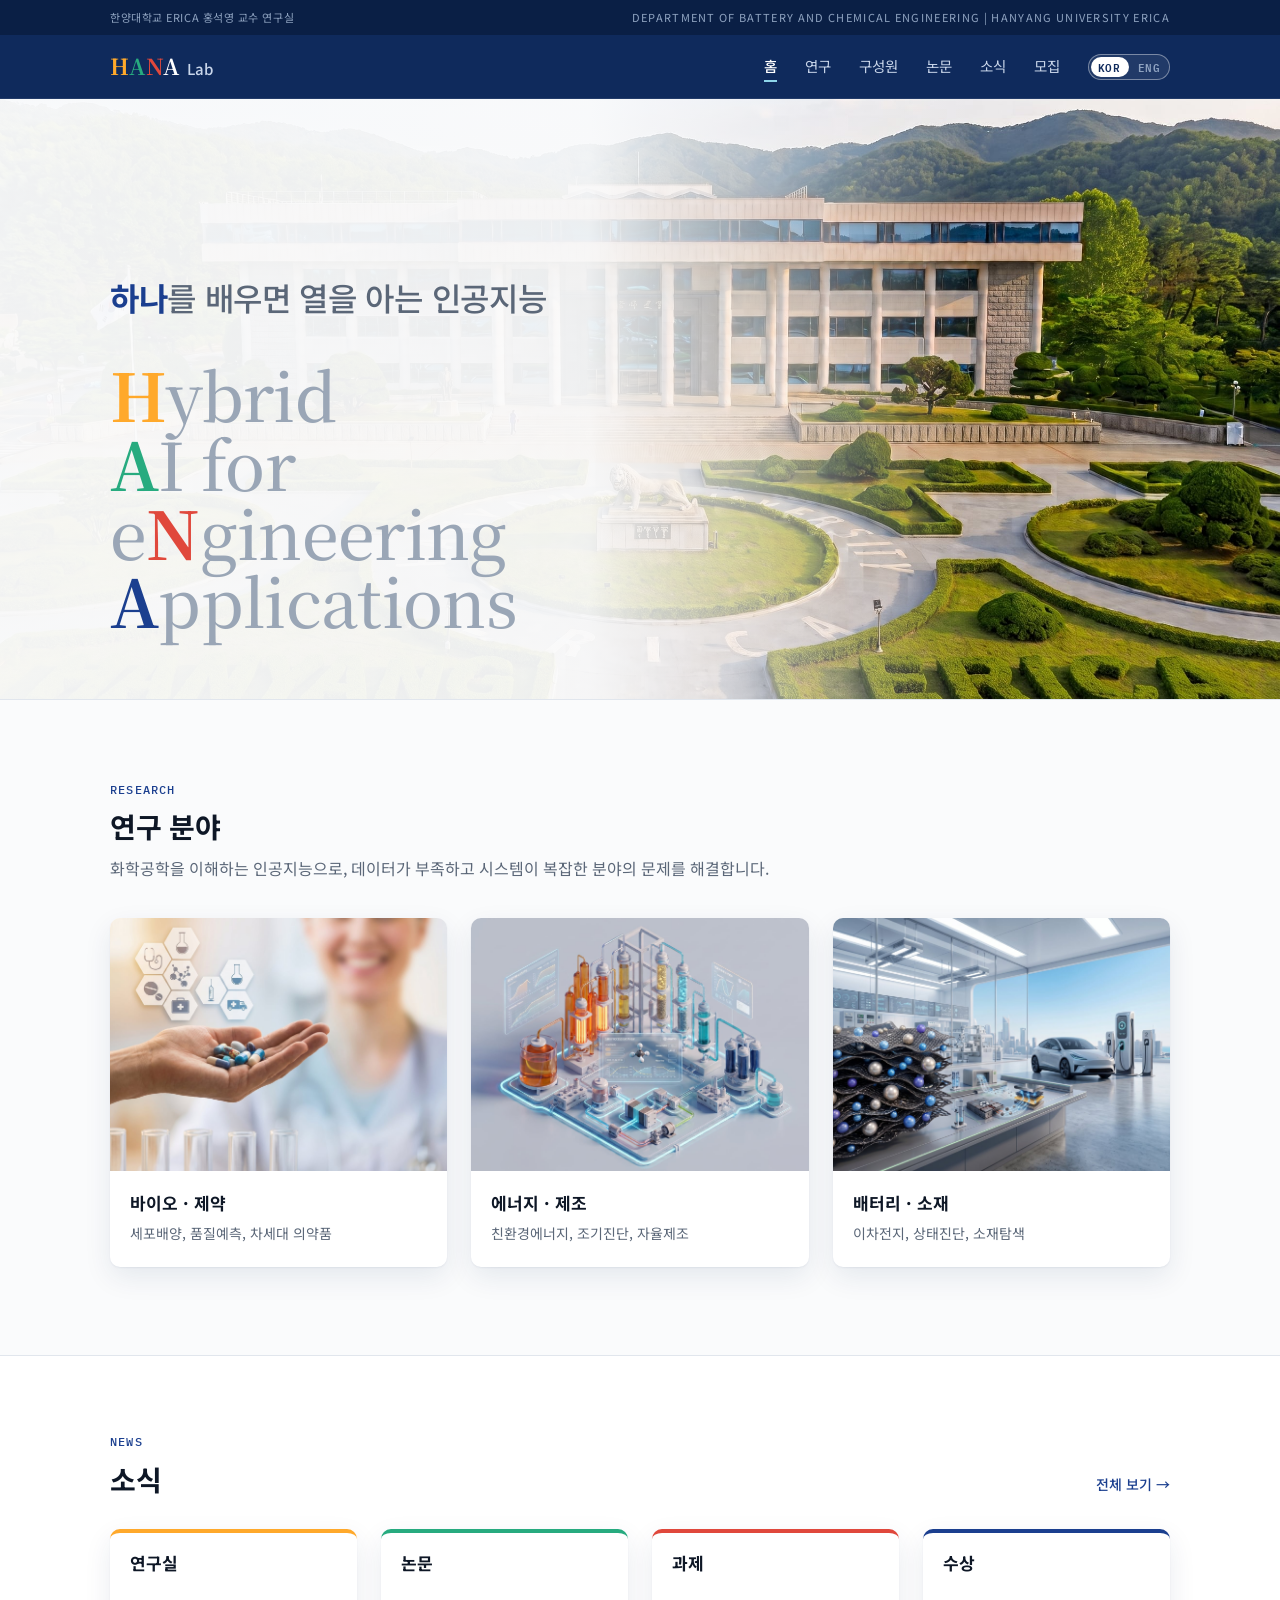
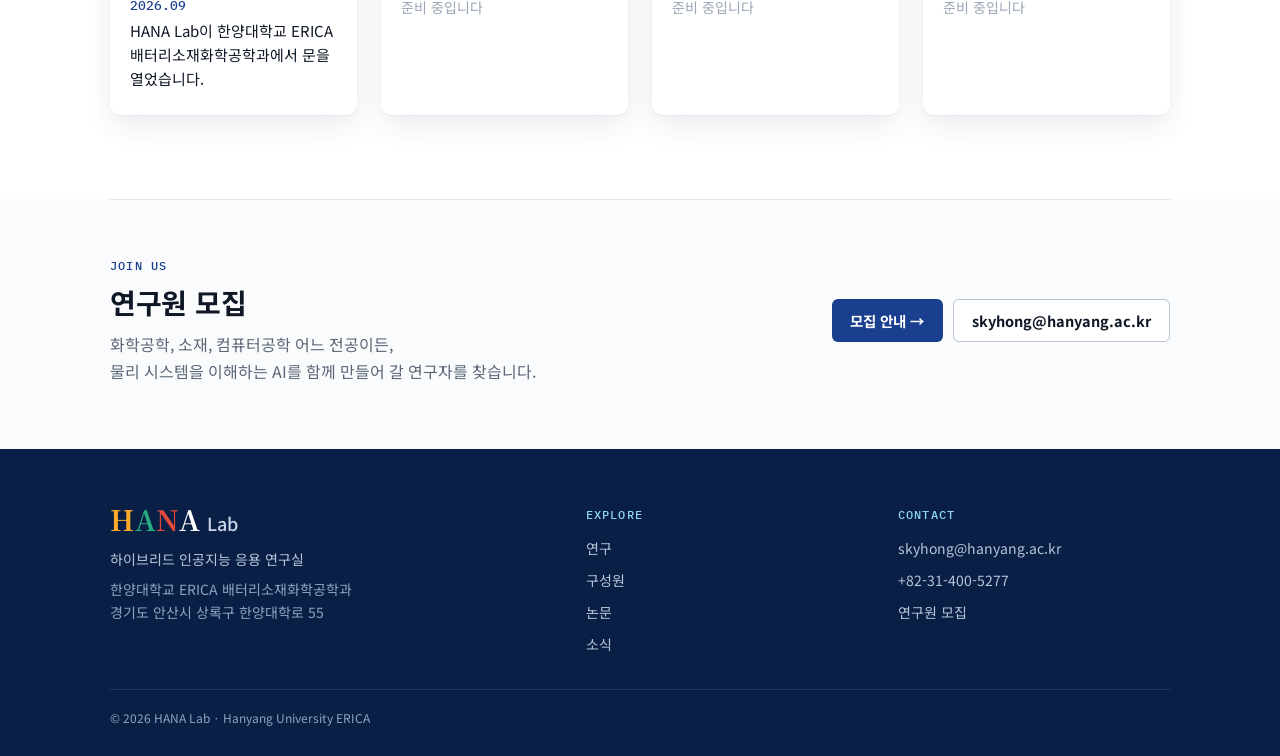
==== commit be4ee4dc: "사이트 공개 2026-10-11 07:25" ====
--- a/index.html
+++ b/index.html
@@ -1,3 +1,22 @@
-<!DOCTYPE html><html lang="ko"><head><meta charset="utf-8"><meta name="viewport" content="width=device-width, initial-scale=1"><title>HANA Lab | 하이브리드 인공지능 응용 연구실</title><meta name="description" content="하이브리드 인공지능 응용 연구실(HANA Lab, Hybrid AI for eNgineering Applications) · 한양대학교 ERICA 배터리소재화학공학과"><link rel="canonical" href="https://hana.hanyang.ac.kr/"><link rel="alternate" hreflang="ko" href="https://hana.hanyang.ac.kr/"><link rel="alternate" hreflang="en" href="https://hana.hanyang.ac.kr/en/"><link rel="alternate" hreflang="x-default" href="https://hana.hanyang.ac.kr/"><meta property="og:type" content="website"><meta property="og:site_name" content="HANA Lab"><meta property="og:title" content="HANA Lab | 하이브리드 인공지능 응용 연구실"><meta property="og:description" content="하이브리드 인공지능 응용 연구실(HANA Lab, Hybrid AI for eNgineering Applications) · 한양대학교 ERICA 배터리소재화학공학과"><meta property="og:url" content="https://hana.hanyang.ac.kr/"><meta property="og:image" content="https://hana.hanyang.ac.kr/images/hero-campus.jpg"><meta property="og:locale" content="ko_KR"><meta property="og:locale:alternate" content="en_US"><meta name="twitter:card" content="summary_large_image"><meta name="theme-color" content="#0F2A5C"><link rel="icon" href="/favicon.svg" type="image/svg+xml"><link rel="icon" href="/favicon-32.png" type="image/png" sizes="32x32"><link rel="apple-touch-icon" href="/apple-touch-icon.png"><link rel="preconnect" href="https://fonts.googleapis.com"><link rel="preconnect" href="https://fonts.gstatic.com" crossorigin><link rel="stylesheet" href="https://fonts.googleapis.com/css2?family=IBM+Plex+Mono:wght@400;500;600&family=Noto+Sans+KR:wght@400;500;700&family=Noto+Serif+KR:wght@500;700&display=swap"><link rel="stylesheet" href="/_astro/BaseLayout.Bcl8BvMz.css"><style>.photo[data-astro-cid-ibx6unlj]{object-fit:cover;width:100%;height:100%}.join-inner[data-astro-cid-jqrgd37h]{border-top:1px solid var(--line);flex-wrap:wrap;justify-content:space-between;align-items:center;gap:20px 40px;padding-block:56px 64px;display:flex}.join-desc[data-astro-cid-jqrgd37h]{max-width:38em;color:var(--muted);white-space:pre-line;margin:10px 0 0}.ctas[data-astro-cid-jqrgd37h]{flex-wrap:wrap;gap:10px;display:flex}
-</style><link rel="stylesheet" href="/_astro/HomePage.D3VUOxgy.css"></head><body><a class="skip-link" href="#main">본문 바로가기</a><header data-astro-cid-fzpbxy5g><div class="topbar" data-astro-cid-fzpbxy5g><div class="container" data-astro-cid-fzpbxy5g><span class="ko" data-astro-cid-fzpbxy5g>한양대학교 ERICA 홍석영 교수 연구실</span><span class="right" data-astro-cid-fzpbxy5g><span data-astro-cid-fzpbxy5g>Department of Battery and Chemical Engineering</span><span class="sep" aria-hidden="true" data-astro-cid-fzpbxy5g> | </span><span data-astro-cid-fzpbxy5g>Hanyang University ERICA</span></span></div></div><nav class="nav" aria-label="주 메뉴" data-astro-cid-fzpbxy5g><div class="container" data-astro-cid-fzpbxy5g><a class="brand" href="/" data-astro-cid-fzpbxy5g><span class="wordmark on-dark size-md" role="img" aria-label="HANA Lab" data-astro-cid-qisgtjgl><b aria-hidden="true" data-astro-cid-qisgtjgl><i class="h" data-astro-cid-qisgtjgl>H</i><i class="a" data-astro-cid-qisgtjgl>A</i><i class="n" data-astro-cid-qisgtjgl>N</i><i class="last" data-astro-cid-qisgtjgl>A</i></b><span aria-hidden="true" data-astro-cid-qisgtjgl>Lab</span></span></a><ul class="links" data-astro-cid-fzpbxy5g><li data-astro-cid-fzpbxy5g><a href="/" aria-current="page" data-astro-cid-fzpbxy5g>홈</a></li><li data-astro-cid-fzpbxy5g><a href="/research/" data-astro-cid-fzpbxy5g>연구</a></li><li data-astro-cid-fzpbxy5g><a href="/members/" data-astro-cid-fzpbxy5g>구성원</a></li><li data-astro-cid-fzpbxy5g><a href="/publications/" data-astro-cid-fzpbxy5g>논문</a></li><li data-astro-cid-fzpbxy5g><a href="/news/" data-astro-cid-fzpbxy5g>소식</a></li><li data-astro-cid-fzpbxy5g><a href="/join/" data-astro-cid-fzpbxy5g>모집</a></li><li class="lang-item" data-astro-cid-fzpbxy5g><a class="lang-toggle" href="/en/" hreflang="en" lang="en" aria-label="Switch to English" data-on="ko" data-astro-cid-mnehnta4><span class="knob" aria-hidden="true" data-astro-cid-mnehnta4></span><span class="lab ko" aria-hidden="true" data-astro-cid-mnehnta4>KOR</span><span class="lab en" aria-hidden="true" data-astro-cid-mnehnta4>ENG</span></a></li></ul></div></nav></header><main id="main"><section class="hero" aria-labelledby="hero-title" data-astro-cid-jgctki6q><img class="hero-photo" src="/images/hero-campus.jpg" alt="" fetchpriority="high" data-astro-cid-jgctki6q><div class="container" data-astro-cid-jgctki6q><p class="motto" data-astro-cid-jgctki6q><b>하나</b>를 배우면 열을 아는 인공지능</p><h1 class="acronym" id="hero-title" data-astro-cid-jgctki6q><span class="sr-only" data-astro-cid-jgctki6q>HANA Lab: </span><span class="line" data-astro-cid-jgctki6q><b class="h" data-astro-cid-jgctki6q>H</b>ybrid </span><span class="line" data-astro-cid-jgctki6q><b class="a" data-astro-cid-jgctki6q>A</b>I for </span><span class="line" data-astro-cid-jgctki6q>e<b class="n" data-astro-cid-jgctki6q>N</b>gineering </span><span class="line" data-astro-cid-jgctki6q><b data-astro-cid-jgctki6q>A</b>pplications</span></h1></div></section><section class="research text-research" aria-labelledby="research-title" data-astro-cid-jgctki6q><div class="container" data-astro-cid-jgctki6q><p class="eyebrow" data-astro-cid-jgctki6q>RESEARCH</p><h2 class="sec-title" id="research-title" data-astro-cid-jgctki6q>연구 분야</h2><p class="tagline" data-astro-cid-jgctki6q>화학공학을 이해하는 인공지능으로, 데이터가 부족하고 시스템이 복잡한 분야의 문제를 해결합니다.</p><ul class="domains" data-astro-cid-jgctki6q><li data-astro-cid-jgctki6q><a class="domain" href="/research/#bio" data-astro-cid-jgctki6q><div class="domain-photo" data-astro-cid-jgctki6q><img class="photo" src="/images/research-bio.jpg" alt="바이오 · 제약" loading="lazy" decoding="async" data-astro-cid-ibx6unlj></div><div class="domain-text" data-astro-cid-jgctki6q><h3 data-astro-cid-jgctki6q>바이오 · 제약</h3><!-- 키워드 세 개는 각각 한 덩어리로(낱말 안이나 하이픈에서 줄이 끊기지 않게), 줄은 쉼표 뒤에서만 바뀐다 (2026-09-23) --><p data-astro-cid-jgctki6q><span class="kw" data-astro-cid-jgctki6q>세포배양</span>, <span class="kw" data-astro-cid-jgctki6q>품질예측</span>, <span class="kw" data-astro-cid-jgctki6q>차세대 의약품</span></p></div></a></li><li data-astro-cid-jgctki6q><a class="domain" href="/research/#energy" data-astro-cid-jgctki6q><div class="domain-photo" data-astro-cid-jgctki6q><img class="photo" src="/images/research-energy.jpg" alt="에너지 · 제조" loading="lazy" decoding="async" data-astro-cid-ibx6unlj></div><div class="domain-text" data-astro-cid-jgctki6q><h3 data-astro-cid-jgctki6q>에너지 · 제조</h3><!-- 키워드 세 개는 각각 한 덩어리로(낱말 안이나 하이픈에서 줄이 끊기지 않게), 줄은 쉼표 뒤에서만 바뀐다 (2026-09-23) --><p data-astro-cid-jgctki6q><span class="kw" data-astro-cid-jgctki6q>친환경에너지</span>, <span class="kw" data-astro-cid-jgctki6q>조기진단</span>, <span class="kw" data-astro-cid-jgctki6q>자율제조</span></p></div></a></li><li data-astro-cid-jgctki6q><a class="domain" href="/research/#battery" data-astro-cid-jgctki6q><div class="domain-photo" data-astro-cid-jgctki6q><img class="photo" src="/images/research-battery.jpg" alt="배터리 · 소재" loading="lazy" decoding="async" data-astro-cid-ibx6unlj></div><div class="domain-text" data-astro-cid-jgctki6q><h3 data-astro-cid-jgctki6q>배터리 · 소재</h3><!-- 키워드 세 개는 각각 한 덩어리로(낱말 안이나 하이픈에서 줄이 끊기지 않게), 줄은 쉼표 뒤에서만 바뀐다 (2026-09-23) --><p data-astro-cid-jgctki6q><span class="kw" data-astro-cid-jgctki6q>이차전지</span>, <span class="kw" data-astro-cid-jgctki6q>상태진단</span>, <span class="kw" data-astro-cid-jgctki6q>소재탐색</span></p></div></a></li></ul></div></section><section class="news text-news" aria-labelledby="news-title" data-astro-cid-jgctki6q><div class="container" data-astro-cid-jgctki6q><div class="news-head" data-astro-cid-jgctki6q><div data-astro-cid-jgctki6q><p class="eyebrow" data-astro-cid-jgctki6q>NEWS</p><h2 class="sec-title" id="news-title" data-astro-cid-jgctki6q>소식</h2></div><a class="more" href="/news/" data-astro-cid-jgctki6q>전체 보기 →</a></div><!-- 분류별 네 칸: 분류마다 최신 3개. 소식이 없는 분류는 안내문이 나온다 --><div class="news-cols" data-astro-cid-jgctki6q><section class="news-col" aria-label="연구실 소식" data-astro-cid-jgctki6q><h3 data-astro-cid-jgctki6q>연구실</h3><ol data-astro-cid-jgctki6q><li data-astro-cid-jgctki6q><time datetime="2026-09" data-astro-cid-jgctki6q>2026.09</time><span data-astro-cid-jgctki6q>HANA Lab이 한양대학교 ERICA 배터리소재화학공학과에서 문을 열었습니다.</span></li></ol></section><section class="news-col" aria-label="논문 소식" data-astro-cid-jgctki6q><h3 data-astro-cid-jgctki6q>논문</h3><p class="news-empty" data-astro-cid-jgctki6q>준비 중입니다</p></section><section class="news-col" aria-label="과제 소식" data-astro-cid-jgctki6q><h3 data-astro-cid-jgctki6q>과제</h3><p class="news-empty" data-astro-cid-jgctki6q>준비 중입니다</p></section><section class="news-col" aria-label="수상 소식" data-astro-cid-jgctki6q><h3 data-astro-cid-jgctki6q>수상</h3><p class="news-empty" data-astro-cid-jgctki6q>준비 중입니다</p></section></div></div></section><section class="join text-join" aria-labelledby="join-title" data-astro-cid-jqrgd37h><div class="container" data-astro-cid-jqrgd37h><div class="join-inner" data-astro-cid-jqrgd37h><div data-astro-cid-jqrgd37h><p class="eyebrow" data-astro-cid-jqrgd37h>JOIN US</p><h2 class="sec-title" id="join-title" data-astro-cid-jqrgd37h>연구원 모집</h2><p class="join-desc" data-astro-cid-jqrgd37h>화학공학, 소재, 컴퓨터공학 어느 전공이든,
-물리 시스템을 이해하는 AI를 함께 만들어 갈 연구자를 찾습니다.</p></div><div class="ctas" data-astro-cid-jqrgd37h><a class="btn btn-primary" href="/join/" data-astro-cid-jqrgd37h>모집 안내 →</a><a class="btn btn-secondary" href="mailto:skyhong@hanyang.ac.kr" data-astro-cid-jqrgd37h>skyhong@hanyang.ac.kr</a></div></div></div></section></main><footer class="footer" data-astro-cid-nns7i3if><div class="container grid" data-astro-cid-nns7i3if><div data-astro-cid-nns7i3if><p class="name" data-astro-cid-nns7i3if><span class="wordmark on-dark size-lg" role="img" aria-label="HANA Lab" data-astro-cid-qisgtjgl><b aria-hidden="true" data-astro-cid-qisgtjgl><i class="h" data-astro-cid-qisgtjgl>H</i><i class="a" data-astro-cid-qisgtjgl>A</i><i class="n" data-astro-cid-qisgtjgl>N</i><i class="last" data-astro-cid-qisgtjgl>A</i></b><span aria-hidden="true" data-astro-cid-qisgtjgl>Lab</span></span></p><p data-astro-cid-nns7i3if>하이브리드 인공지능 응용 연구실</p><p class="address" data-astro-cid-nns7i3if>한양대학교 ERICA 배터리소재화학공학과<br data-astro-cid-nns7i3if>경기도 안산시 상록구 한양대학로 55</p></div><div data-astro-cid-nns7i3if><p class="heading" data-astro-cid-nns7i3if>Explore</p><ul data-astro-cid-nns7i3if><li data-astro-cid-nns7i3if><a href="/research/" data-astro-cid-nns7i3if>연구</a></li><li data-astro-cid-nns7i3if><a href="/members/" data-astro-cid-nns7i3if>구성원</a></li><li data-astro-cid-nns7i3if><a href="/publications/" data-astro-cid-nns7i3if>논문</a></li><li data-astro-cid-nns7i3if><a href="/news/" data-astro-cid-nns7i3if>소식</a></li></ul></div><div data-astro-cid-nns7i3if><p class="heading" data-astro-cid-nns7i3if>Contact</p><ul data-astro-cid-nns7i3if><li data-astro-cid-nns7i3if><a href="mailto:skyhong@hanyang.ac.kr" data-astro-cid-nns7i3if>skyhong@hanyang.ac.kr</a></li><li data-astro-cid-nns7i3if><a href="tel:+82314005277" data-astro-cid-nns7i3if>+82-31-400-5277</a></li><li data-astro-cid-nns7i3if><a href="/join/" data-astro-cid-nns7i3if>연구원 모집</a></li></ul></div></div><div class="container" data-astro-cid-nns7i3if><p class="bottom" data-astro-cid-nns7i3if>© 2026 HANA Lab · Hanyang University ERICA</p></div></footer></body></html>+<!DOCTYPE html><html lang="ko"><head><meta charset="utf-8"><meta name="viewport" content="width=device-width, initial-scale=1"><title>HANA Lab | 하이브리드 인공지능 응용 연구실</title><meta name="description" content="하이브리드 인공지능 응용 연구실(HANA Lab, Hybrid AI for eNgineering Applications) · 한양대학교 ERICA 배터리소재화학공학과"><link rel="canonical" href="https://hana.hanyang.ac.kr/"><link rel="alternate" hreflang="ko" href="https://hana.hanyang.ac.kr/"><link rel="alternate" hreflang="en" href="https://hana.hanyang.ac.kr/en/"><link rel="alternate" hreflang="x-default" href="https://hana.hanyang.ac.kr/"><meta property="og:type" content="website"><meta property="og:site_name" content="HANA Lab"><meta property="og:title" content="HANA Lab | 하이브리드 인공지능 응용 연구실"><meta property="og:description" content="하이브리드 인공지능 응용 연구실(HANA Lab, Hybrid AI for eNgineering Applications) · 한양대학교 ERICA 배터리소재화학공학과"><meta property="og:url" content="https://hana.hanyang.ac.kr/"><meta property="og:image" content="https://hana.hanyang.ac.kr/images/hero-campus.jpg"><meta property="og:locale" content="ko_KR"><meta property="og:locale:alternate" content="en_US"><meta name="twitter:card" content="summary_large_image"><meta name="theme-color" content="#0F2A5C"><link rel="icon" href="/favicon.svg" type="image/svg+xml"><link rel="icon" href="/favicon-32.png" type="image/png" sizes="32x32"><link rel="apple-touch-icon" href="/apple-touch-icon.png"><link rel="preconnect" href="https://fonts.googleapis.com"><link rel="preconnect" href="https://fonts.gstatic.com" crossorigin><link rel="stylesheet" href="https://fonts.googleapis.com/css2?family=IBM+Plex+Mono:wght@400;500;600&family=Noto+Sans+KR:wght@400;500;700&family=Noto+Serif+KR:wght@500;700&display=swap"><link rel="stylesheet" href="/_astro/BaseLayout.Ji1_HkeW.css"><style>.photo[data-astro-cid-ibx6unlj]{object-fit:cover;width:100%;height:100%}.join-inner[data-astro-cid-jqrgd37h]{border-top:1px solid var(--line);flex-wrap:wrap;justify-content:space-between;align-items:center;gap:20px 40px;padding-block:56px 64px;display:flex}.join-desc[data-astro-cid-jqrgd37h]{max-width:38em;color:var(--muted);white-space:pre-line;margin:10px 0 0}.ctas[data-astro-cid-jqrgd37h]{flex-wrap:wrap;gap:10px;display:flex}
+</style><link rel="stylesheet" href="/_astro/HomePage.CQoN3xsb.css"></head><body><a class="skip-link" href="#main">본문 바로가기</a><header data-astro-cid-fzpbxy5g><div class="topbar" data-astro-cid-fzpbxy5g><div class="container" data-astro-cid-fzpbxy5g><span class="ko" data-astro-cid-fzpbxy5g>한양대학교 ERICA 홍석영 교수 연구실</span><!-- lang="en": 기관명은 두 언어 페이지에서 같은 영어인데 페이지 언어에 따라 공백 폭이 달라 5px 차이가 났다 (2026-09-28). 영어로 못 박는다 --><span class="right" lang="en" data-astro-cid-fzpbxy5g><span data-astro-cid-fzpbxy5g>Department of Battery and Chemical Engineering</span><span class="sep" aria-hidden="true" data-astro-cid-fzpbxy5g> | </span><span data-astro-cid-fzpbxy5g>Hanyang University ERICA</span></span></div></div><nav class="nav" aria-label="주 메뉴" data-astro-cid-fzpbxy5g><div class="container" data-astro-cid-fzpbxy5g><a class="brand" href="/" data-astro-cid-fzpbxy5g><span class="wordmark on-dark size-md" role="img" aria-label="HANA Lab" data-astro-cid-qisgtjgl><b aria-hidden="true" data-astro-cid-qisgtjgl><i class="h" data-astro-cid-qisgtjgl>H</i><i class="a" data-astro-cid-qisgtjgl>A</i><i class="n" data-astro-cid-qisgtjgl>N</i><i class="last" data-astro-cid-qisgtjgl>A</i></b><span aria-hidden="true" data-astro-cid-qisgtjgl>Lab</span></span></a><ul class="links" data-astro-cid-fzpbxy5g><li data-astro-cid-fzpbxy5g><a href="/" aria-current="page" data-astro-cid-fzpbxy5g>홈</a></li><li data-astro-cid-fzpbxy5g><a href="/research/" data-astro-cid-fzpbxy5g>연구</a></li><li data-astro-cid-fzpbxy5g><a href="/members/" data-astro-cid-fzpbxy5g>구성원</a></li><li data-astro-cid-fzpbxy5g><a href="/publications/" data-astro-cid-fzpbxy5g>논문</a></li><li data-astro-cid-fzpbxy5g><a href="/news/" data-astro-cid-fzpbxy5g>소식</a></li><li data-astro-cid-fzpbxy5g><a href="/join/" data-astro-cid-fzpbxy5g>모집</a></li><li class="lang-item" data-astro-cid-fzpbxy5g><a class="lang-toggle" href="/en/" hreflang="en" lang="en" aria-label="Switch to English" data-on="ko" data-astro-cid-mnehnta4><span class="knob" aria-hidden="true" data-astro-cid-mnehnta4></span><span class="lab ko" aria-hidden="true" data-astro-cid-mnehnta4>KOR</span><span class="lab en" aria-hidden="true" data-astro-cid-mnehnta4>ENG</span></a></li></ul></div></nav></header><main id="main"><section class="hero" aria-labelledby="hero-title" data-astro-cid-jgctki6q><img class="hero-photo" src="/images/hero-campus.jpg" alt="" fetchpriority="high" data-astro-cid-jgctki6q><div class="container" data-astro-cid-jgctki6q><!-- 웹 글꼴이 오기 전에 대체 글꼴(Georgia · 맑은 고딕)로 먼저 그렸다가 바뀌면서 구호와 머리글자가 움직이는 것을 막는다 (2026-09-28).
+           글꼴이 준비될 때까지 두 글자 덩어리를 숨기고(html.fonts-loading), 준비되면 보인다. 글꼴이 이미 저장돼 있으면 바로 보이고,
+           1.5초 안에 못 받으면 대체 글꼴로라도 보인다. 언어 전환은 페이지를 새로 여는 것이라 매번 이 검사를 거친다 --><script>(function(){const motto = "하나를 배우면 열을 아는 인공지능";
+
+        document.documentElement.classList.add("fonts-loading");
+        (function () {
+          var show = function () { document.documentElement.classList.remove("fonts-loading"); };
+          var timer = setTimeout(show, 1500);
+          var fonts = document.fonts;
+          if (!fonts || !fonts.load) { clearTimeout(timer); show(); return; }
+          var acronym = "Hybrid AI for eNgineering Applications";
+          Promise.all([
+            fonts.load('500 1em "Noto Serif KR"', acronym),
+            fonts.load('700 1em "Noto Serif KR"', acronym),
+            fonts.load('500 1em "Noto Sans KR"', motto),
+            fonts.load('700 1em "Noto Sans KR"', motto),
+          ]).then(function () { clearTimeout(timer); show(); }, function () { clearTimeout(timer); show(); });
+        })();
+      })();</script><p class="motto" data-astro-cid-jgctki6q><b>하나</b>를 배우면 열을 아는 인공지능</p><!-- lang="en": 머리글자는 두 언어 페이지에서 같은 영어 문장인데, 페이지 언어(ko/en)에 따라 브라우저가 공백 폭을 다르게 조판해
+           "AI for"의 "for"가 3px 움직였다(한국어 16.9px · 영어 13.8px, 2026-09-28 측정). 영어로 못 박아 두 페이지가 같게 한다 --><h1 class="acronym" id="hero-title" lang="en" data-astro-cid-jgctki6q><span class="sr-only" data-astro-cid-jgctki6q>HANA Lab: </span><span class="line" data-astro-cid-jgctki6q><b class="h" data-astro-cid-jgctki6q>H</b>ybrid </span><span class="line" data-astro-cid-jgctki6q><b class="a" data-astro-cid-jgctki6q>A</b>I for </span><span class="line" data-astro-cid-jgctki6q>e<b class="n" data-astro-cid-jgctki6q>N</b>gineering </span><span class="line" data-astro-cid-jgctki6q><b data-astro-cid-jgctki6q>A</b>pplications</span></h1></div></section><section class="research text-research" aria-labelledby="research-title" data-astro-cid-jgctki6q><div class="container" data-astro-cid-jgctki6q><p class="eyebrow" data-astro-cid-jgctki6q>RESEARCH</p><h2 class="sec-title" id="research-title" data-astro-cid-jgctki6q>연구 분야</h2><p class="tagline" data-astro-cid-jgctki6q>화학공학을 이해하는 인공지능으로, 데이터가 부족하고 시스템이 복잡한 분야의 문제를 해결합니다.</p><ul class="domains" data-astro-cid-jgctki6q><li data-astro-cid-jgctki6q><a class="domain" href="/research/#bio" data-astro-cid-jgctki6q><div class="domain-photo" data-astro-cid-jgctki6q><img class="photo" src="/images/research-bio.jpg" alt="바이오 · 제약" loading="lazy" decoding="async" data-astro-cid-ibx6unlj></div><div class="domain-text" data-astro-cid-jgctki6q><h3 data-astro-cid-jgctki6q>바이오 · 제약</h3><!-- 키워드 세 개는 각각 한 덩어리로(낱말 안이나 하이픈에서 줄이 끊기지 않게), 줄은 쉼표 뒤에서만 바뀐다 (2026-09-23) --><p data-astro-cid-jgctki6q><span class="kw" data-astro-cid-jgctki6q>세포배양</span>, <span class="kw" data-astro-cid-jgctki6q>품질예측</span>, <span class="kw" data-astro-cid-jgctki6q>차세대 의약품</span></p></div></a></li><li data-astro-cid-jgctki6q><a class="domain" href="/research/#energy" data-astro-cid-jgctki6q><div class="domain-photo" data-astro-cid-jgctki6q><img class="photo" src="/images/research-energy.jpg" alt="에너지 · 제조" loading="lazy" decoding="async" data-astro-cid-ibx6unlj></div><div class="domain-text" data-astro-cid-jgctki6q><h3 data-astro-cid-jgctki6q>에너지 · 제조</h3><!-- 키워드 세 개는 각각 한 덩어리로(낱말 안이나 하이픈에서 줄이 끊기지 않게), 줄은 쉼표 뒤에서만 바뀐다 (2026-09-23) --><p data-astro-cid-jgctki6q><span class="kw" data-astro-cid-jgctki6q>친환경에너지</span>, <span class="kw" data-astro-cid-jgctki6q>조기진단</span>, <span class="kw" data-astro-cid-jgctki6q>자율제조</span></p></div></a></li><li data-astro-cid-jgctki6q><a class="domain" href="/research/#battery" data-astro-cid-jgctki6q><div class="domain-photo" data-astro-cid-jgctki6q><img class="photo" src="/images/research-battery.jpg" alt="배터리 · 소재" loading="lazy" decoding="async" data-astro-cid-ibx6unlj></div><div class="domain-text" data-astro-cid-jgctki6q><h3 data-astro-cid-jgctki6q>배터리 · 소재</h3><!-- 키워드 세 개는 각각 한 덩어리로(낱말 안이나 하이픈에서 줄이 끊기지 않게), 줄은 쉼표 뒤에서만 바뀐다 (2026-09-23) --><p data-astro-cid-jgctki6q><span class="kw" data-astro-cid-jgctki6q>이차전지</span>, <span class="kw" data-astro-cid-jgctki6q>상태진단</span>, <span class="kw" data-astro-cid-jgctki6q>소재탐색</span></p></div></a></li></ul></div></section><section class="news text-news" aria-labelledby="news-title" data-astro-cid-jgctki6q><div class="container" data-astro-cid-jgctki6q><div class="news-head" data-astro-cid-jgctki6q><div data-astro-cid-jgctki6q><p class="eyebrow" data-astro-cid-jgctki6q>NEWS</p><h2 class="sec-title" id="news-title" data-astro-cid-jgctki6q>소식</h2></div><a class="more" href="/news/" data-astro-cid-jgctki6q>전체 보기 →</a></div><!-- 분류별 네 칸: 분류마다 최신 3개. 소식이 없는 분류는 안내문이 나온다 --><div class="news-cols" data-astro-cid-jgctki6q><section class="news-col" aria-label="연구실 소식" data-astro-cid-jgctki6q><h3 data-astro-cid-jgctki6q>연구실</h3><ol data-astro-cid-jgctki6q><li data-astro-cid-jgctki6q><time datetime="2026-09" data-astro-cid-jgctki6q>2026.09</time><span data-astro-cid-jgctki6q>HANA Lab이 한양대학교 ERICA 배터리소재화학공학과에서 문을 열었습니다.</span></li></ol></section><section class="news-col" aria-label="논문 소식" data-astro-cid-jgctki6q><h3 data-astro-cid-jgctki6q>논문</h3><p class="news-empty" data-astro-cid-jgctki6q>준비 중입니다</p></section><section class="news-col" aria-label="과제 소식" data-astro-cid-jgctki6q><h3 data-astro-cid-jgctki6q>과제</h3><p class="news-empty" data-astro-cid-jgctki6q>준비 중입니다</p></section><section class="news-col" aria-label="수상 소식" data-astro-cid-jgctki6q><h3 data-astro-cid-jgctki6q>수상</h3><p class="news-empty" data-astro-cid-jgctki6q>준비 중입니다</p></section></div></div></section><section class="join text-join" aria-labelledby="join-title" data-astro-cid-jqrgd37h><div class="container" data-astro-cid-jqrgd37h><div class="join-inner" data-astro-cid-jqrgd37h><div data-astro-cid-jqrgd37h><p class="eyebrow" data-astro-cid-jqrgd37h>JOIN US</p><h2 class="sec-title" id="join-title" data-astro-cid-jqrgd37h>연구원 모집</h2><p class="join-desc" data-astro-cid-jqrgd37h>화학공학, 소재, 컴퓨터공학 어느 전공이든,
+물리 시스템을 이해하는 AI를 함께 만들어 갈 연구자를 찾습니다.</p></div><div class="ctas" data-astro-cid-jqrgd37h><a class="btn btn-primary" href="/join/" data-astro-cid-jqrgd37h>모집 안내 →</a><a class="btn btn-secondary" href="mailto:skyhong@hanyang.ac.kr" data-astro-cid-jqrgd37h>skyhong@hanyang.ac.kr</a></div></div></div></section></main><footer class="footer" data-astro-cid-nns7i3if><div class="container grid" data-astro-cid-nns7i3if><div data-astro-cid-nns7i3if><p class="name" data-astro-cid-nns7i3if><span class="wordmark on-dark size-lg" role="img" aria-label="HANA Lab" data-astro-cid-qisgtjgl><b aria-hidden="true" data-astro-cid-qisgtjgl><i class="h" data-astro-cid-qisgtjgl>H</i><i class="a" data-astro-cid-qisgtjgl>A</i><i class="n" data-astro-cid-qisgtjgl>N</i><i class="last" data-astro-cid-qisgtjgl>A</i></b><span aria-hidden="true" data-astro-cid-qisgtjgl>Lab</span></span></p><p data-astro-cid-nns7i3if>하이브리드 인공지능 응용 연구실</p><p class="address" data-astro-cid-nns7i3if>한양대학교 ERICA 배터리소재화학공학과<br data-astro-cid-nns7i3if>경기도 안산시 상록구 한양대학로 55</p></div><div data-astro-cid-nns7i3if><p class="heading" data-astro-cid-nns7i3if>Explore</p><ul data-astro-cid-nns7i3if><li data-astro-cid-nns7i3if><a href="/research/" data-astro-cid-nns7i3if>연구</a></li><li data-astro-cid-nns7i3if><a href="/members/" data-astro-cid-nns7i3if>구성원</a></li><li data-astro-cid-nns7i3if><a href="/publications/" data-astro-cid-nns7i3if>논문</a></li><li data-astro-cid-nns7i3if><a href="/news/" data-astro-cid-nns7i3if>소식</a></li></ul></div><div data-astro-cid-nns7i3if><p class="heading" data-astro-cid-nns7i3if>Contact</p><ul data-astro-cid-nns7i3if><li data-astro-cid-nns7i3if><a href="mailto:skyhong@hanyang.ac.kr" data-astro-cid-nns7i3if>skyhong@hanyang.ac.kr</a></li><li data-astro-cid-nns7i3if><a href="tel:+82314005277" data-astro-cid-nns7i3if>+82-31-400-5277</a></li><li data-astro-cid-nns7i3if><a href="/join/" data-astro-cid-nns7i3if>연구원 모집</a></li></ul></div></div><div class="container" data-astro-cid-nns7i3if><p class="bottom" lang="en" data-astro-cid-nns7i3if>© 2026 HANA Lab · Hanyang University ERICA</p> <!-- lang="en": 두 언어 공통 영어 문장은 페이지 언어에 따라 공백 폭이 달라지지 않게 (2026-09-28) --></div></footer></body></html>
--- a/_astro/BaseLayout.Ji1_HkeW.css
+++ b/_astro/BaseLayout.Ji1_HkeW.css
@@ -0,0 +1 @@
+:root{--hana-h:#ffa92b;--hana-a:#27ab7f;--hana-n:#e0483c;--navy:#0f2a5c;--navy-deep:#0a1f45;--blue:#1b3f8f;--cyan:#10a3c6;--cyan-light:#8ed6ea;--paper:#fafbfc;--ink:#0e1726;--muted:#5b6778;--faint:#9aa6b6;--line:#e1e6ed;--on-dark:#c9d6ea;--on-dark-2:#8fa3c0;--font-serif:"Noto Serif KR", Georgia, serif;--font-sans:"Noto Sans KR", "Apple SD Gothic Neo", "Malgun Gothic", sans-serif;--font-mono:"IBM Plex Mono", "Noto Sans KR", ui-monospace, Consolas, monospace;--gutter:40px;--card-shadow:0 1px 2px #0f2a5c0f, 0 10px 28px #0f2a5c17;--card-shadow-hover:0 2px 4px #0f2a5c14, 0 18px 40px #0f2a5c24;--menu-k:1.45;--text-k:1.3;--research-k:1.3;--news-k:1.2;--join-k:1.2;--sec-eyebrow:calc(12px + var(--grow) * (var(--text-k) - 1) * .025);--sec-title:calc(28px + var(--grow) * (var(--text-k) - 1) * .058333);--grow:min(480px, max(0px, 100vw - 1440px));--container:clamp(1140px, calc(75vw + 80px), 1680px);--menu-11:calc(11px + var(--grow) * (var(--menu-k) - 1) * .022917);--menu-12:calc(12px + var(--grow) * (var(--menu-k) - 1) * .025);--menu-13:calc(13px + var(--grow) * (var(--menu-k) - 1) * .027083);--menu-14-5:calc(14.5px + var(--grow) * (var(--menu-k) - 1) * .030208);--menu-15:calc(15px + var(--grow) * (var(--menu-k) - 1) * .03125);--menu-22:calc(22px + var(--grow) * (var(--menu-k) - 1) * .045833);--nav-pad:calc(18px + var(--grow) * (var(--menu-k) - 1) * .0625);--nav-gap:calc(28px + var(--grow) * (var(--menu-k) - 1) * .058333);--lang-h:calc(26px + var(--grow) * (var(--menu-k) - 1) * .054167);--lang-half:calc(40px + var(--grow) * (var(--menu-k) - 1) * .083333)}.text-research{--text-k:var(--research-k)}.text-news{--text-k:var(--news-k)}.text-join{--text-k:var(--join-k)}.text-research,.text-news,.text-join{font-size:var(--fs-16)}:root,.text-research,.text-news,.text-join{--fs-11:calc(11px + var(--grow) * (var(--text-k) - 1) * .022917);--fs-12:calc(12px + var(--grow) * (var(--text-k) - 1) * .025);--fs-12-5:calc(12.5px + var(--grow) * (var(--text-k) - 1) * .026042);--fs-13:calc(13px + var(--grow) * (var(--text-k) - 1) * .027083);--fs-14:calc(14px + var(--grow) * (var(--text-k) - 1) * .029167);--fs-14-5:calc(14.5px + var(--grow) * (var(--text-k) - 1) * .030208);--fs-15:calc(15px + var(--grow) * (var(--text-k) - 1) * .03125);--fs-16:calc(16px + var(--grow) * (var(--text-k) - 1) * .033333);--fs-17:calc(17px + var(--grow) * (var(--text-k) - 1) * .035417);--fs-18:calc(18px + var(--grow) * (var(--text-k) - 1) * .0375);--fs-22:calc(22px + var(--grow) * (var(--text-k) - 1) * .045833);--fs-24:calc(24px + var(--grow) * (var(--text-k) - 1) * .05);--fs-28:calc(28px + var(--grow) * (var(--text-k) - 1) * .058333);--fs-32:calc(32px + var(--grow) * (var(--text-k) - 1) * .066667);--fs-h2:max(26px, calc(min(3vw, 36px) + var(--grow) * (var(--text-k) - 1) * .075));--fs-hero:clamp(44px, calc(18px + 3.75vw), 90px);--btn-pad:calc(12px + var(--grow) * (var(--text-k) - 1) * .025) calc(18px + var(--grow) * (var(--text-k) - 1) * .0375)}@media (width<=900px){:root{--gutter:20px}}*,:before,:after{box-sizing:border-box}html{-webkit-text-size-adjust:100%}body{background:var(--paper);color:var(--ink);font-family:var(--font-sans);font-size:var(--fs-16);word-break:keep-all;overflow-wrap:break-word;flex-direction:column;min-height:100dvh;margin:0;line-height:1.7;display:flex}body>main{flex:1 0 auto}html[lang=en] :is(p,li){text-wrap:pretty}img{max-width:100%;height:auto;display:block}a{color:inherit;text-decoration:none}[hidden]{display:none!important}:focus-visible{outline:2px solid var(--cyan);outline-offset:3px}.container{max-width:var(--container);padding-inline:var(--gutter);margin-inline:auto}.sr-only{clip:rect(0 0 0 0);white-space:nowrap;border:0;width:1px;height:1px;margin:-1px;padding:0;position:absolute;overflow:hidden}.skip-link{z-index:100;color:var(--blue);background:#fff;border-radius:4px;padding:10px 14px;font-weight:700;position:absolute;top:-60px;left:12px}.skip-link:focus{top:12px}.eyebrow{font-family:var(--font-mono);font-size:var(--sec-eyebrow);letter-spacing:.1em;color:var(--blue);margin:0 0 8px;font-weight:500}.sec-title{font-family:var(--font-sans);font-weight:700;font-size:var(--sec-title);letter-spacing:-.01em;text-wrap:balance;margin:0;line-height:1.3}.section-title{font-family:var(--font-sans);letter-spacing:-.01em;font-weight:700;font-size:var(--sec-title);text-wrap:balance;margin:0;line-height:1.3}h1.section-title{font-size:max(var(--fs-h2), calc(var(--sec-title) * 1.15))}.shadow-card{box-shadow:var(--card-shadow);background:#fff;border-radius:10px;padding:20px 22px 22px}.btn{padding:var(--btn-pad);font-size:var(--fs-14-5);border-radius:6px;align-items:center;gap:8px;font-weight:700;line-height:1.2;display:inline-flex}.news-meta{grid-template-columns:4.6em auto;justify-content:start;align-self:start;align-items:center;gap:10px;min-height:1.7em;display:grid}.news-tag{color:var(--blue);font-size:var(--fs-12);white-space:nowrap;background:#eef3fa;border-radius:3px;padding:2px 8px;font-weight:700;line-height:1.5}.news-tag.tone-h{color:#8a5a00;background:#ffa92b33}.news-tag.tone-a{color:#17694e;background:#27ab7f29}.news-tag.tone-n{color:#a93226;background:#e0483c21}.news-tag.tone-b{color:var(--blue);background:#eef3fa}.btn-primary{background:var(--blue);color:#fff}.btn-secondary{color:var(--ink);background:#fff;border:1px solid #b8c3d3}.photo-slot{background-color:#dce4ee;background-image:repeating-linear-gradient(135deg,#1b3f8f0f 0 12px,#0000 12px 24px);width:100%;height:100%;position:relative;overflow:hidden}.photo-slot-label{text-align:center;color:#4a5b75;font-size:var(--fs-14);flex-direction:column;justify-content:center;align-items:center;gap:6px;padding:16px;font-weight:500;display:flex;position:absolute;inset:0}.photo-slot-label small{font-size:var(--fs-12);color:#6a7a92;font-weight:400}.wordmark[data-astro-cid-qisgtjgl]{white-space:nowrap;align-items:baseline;gap:7px;display:inline-flex}b[data-astro-cid-qisgtjgl]{font-family:var(--font-serif);font-weight:700;font-size:var(--menu-22);letter-spacing:.02em;line-height:1}i[data-astro-cid-qisgtjgl]{font-style:normal}.h[data-astro-cid-qisgtjgl]{color:var(--hana-h)}.a[data-astro-cid-qisgtjgl]{color:var(--hana-a)}.n[data-astro-cid-qisgtjgl]{color:var(--hana-n)}span[data-astro-cid-qisgtjgl][aria-hidden]{font-family:var(--font-sans);font-weight:500;font-size:var(--menu-15);line-height:1}.on-dark[data-astro-cid-qisgtjgl] .last[data-astro-cid-qisgtjgl]{color:#fff}.on-dark[data-astro-cid-qisgtjgl] span[data-astro-cid-qisgtjgl][aria-hidden]{color:var(--on-dark)}.on-light[data-astro-cid-qisgtjgl] .last[data-astro-cid-qisgtjgl]{color:var(--blue)}.on-light[data-astro-cid-qisgtjgl] span[data-astro-cid-qisgtjgl][aria-hidden]{color:var(--muted)}.size-lg[data-astro-cid-qisgtjgl] b[data-astro-cid-qisgtjgl]{font-size:var(--fs-28)}.size-lg[data-astro-cid-qisgtjgl] span[data-astro-cid-qisgtjgl][aria-hidden]{font-size:var(--fs-18)}.lang-toggle[data-astro-cid-mnehnta4]{vertical-align:middle;width:calc(var(--lang-half) * 2 + 2px);height:var(--lang-h);color:var(--on-dark-2);font:600 var(--menu-11)/1 var(--font-mono);letter-spacing:.06em;background:#ffffff14;border:1px solid #fff6;border-radius:999px;align-items:stretch;display:inline-flex;position:relative}.lang-toggle[data-astro-cid-mnehnta4]:hover{background:#ffffff24}.lab[data-astro-cid-mnehnta4]{z-index:1;width:var(--lang-half);place-items:center;display:grid;position:relative}[data-astro-cid-mnehnta4][data-on=ko] .lab[data-astro-cid-mnehnta4].ko,[data-astro-cid-mnehnta4][data-on=en] .lab[data-astro-cid-mnehnta4].en{color:var(--navy)}.knob[data-astro-cid-mnehnta4]{z-index:0;width:calc(var(--lang-half) - 2px);height:calc(var(--lang-h) - 6px);background:#fff;border-radius:999px;transition:transform .18s;position:absolute;top:2px;left:2px}[data-astro-cid-mnehnta4][data-on=en] .knob[data-astro-cid-mnehnta4]{transform:translateX(var(--lang-half))}@media (prefers-reduced-motion:reduce){.knob[data-astro-cid-mnehnta4]{transition:none}}.topbar[data-astro-cid-fzpbxy5g]{background:var(--navy-deep);color:var(--on-dark-2);font-size:var(--menu-11);letter-spacing:.12em;text-transform:uppercase}.topbar[data-astro-cid-fzpbxy5g] .ko[data-astro-cid-fzpbxy5g]{letter-spacing:.05em}.topbar[data-astro-cid-fzpbxy5g] .container[data-astro-cid-fzpbxy5g]{flex-wrap:wrap;justify-content:space-between;gap:4px 16px;padding-block:8px;display:flex}.topbar[data-astro-cid-fzpbxy5g] .right[data-astro-cid-fzpbxy5g]{text-align:right}.nav[data-astro-cid-fzpbxy5g]{background:var(--navy);color:#fff;border-bottom:1px solid #ffffff14}.nav[data-astro-cid-fzpbxy5g] .container[data-astro-cid-fzpbxy5g]{padding-block:var(--nav-pad);flex-wrap:wrap;justify-content:space-between;align-items:center;gap:12px 24px;display:flex}.brand[data-astro-cid-fzpbxy5g]{align-items:center;display:inline-flex}.links[data-astro-cid-fzpbxy5g]{align-items:center;gap:8px var(--nav-gap);font-size:var(--menu-14-5);color:var(--on-dark);flex-wrap:wrap;margin:0;padding:0;list-style:none;display:flex}.links[data-astro-cid-fzpbxy5g] a[data-astro-cid-fzpbxy5g]:hover{color:#fff}.links[data-astro-cid-fzpbxy5g] a[data-astro-cid-fzpbxy5g][aria-current=page]{color:#fff;text-decoration:underline;text-decoration-color:var(--cyan-light);text-underline-offset:8px;font-weight:500;text-decoration-thickness:2px}.lang-item[data-astro-cid-fzpbxy5g]{margin-left:auto}@media (width<=860px){.topbar[data-astro-cid-fzpbxy5g] .container[data-astro-cid-fzpbxy5g]{flex-direction:column;align-items:flex-start}.topbar[data-astro-cid-fzpbxy5g] .right[data-astro-cid-fzpbxy5g]{text-align:left}}@media (width<=740px){.links[data-astro-cid-fzpbxy5g]{flex-basis:100%;column-gap:16px}}@media (width<=560px){.links[data-astro-cid-fzpbxy5g]{column-gap:17px}.topbar[data-astro-cid-fzpbxy5g] .right[data-astro-cid-fzpbxy5g]{text-align:left;line-height:1.5;display:grid}.topbar[data-astro-cid-fzpbxy5g] .sep[data-astro-cid-fzpbxy5g]{display:none}}.footer[data-astro-cid-nns7i3if]{background:var(--navy-deep);color:#b9c6da;font-size:var(--fs-14)}.grid[data-astro-cid-nns7i3if]{grid-template-columns:minmax(0,1.6fr) repeat(2,minmax(0,1fr));gap:40px;padding-block:56px 32px;display:grid}p[data-astro-cid-nns7i3if]{margin:0 0 6px}.name[data-astro-cid-nns7i3if]{margin-bottom:10px}.address[data-astro-cid-nns7i3if]{color:var(--on-dark-2)}.heading[data-astro-cid-nns7i3if]{font-family:var(--font-mono);font-size:var(--sec-eyebrow);letter-spacing:.1em;text-transform:uppercase;color:var(--cyan-light);margin-bottom:12px;font-weight:500}ul[data-astro-cid-nns7i3if]{gap:8px;margin:0;padding:0;list-style:none;display:grid}a[data-astro-cid-nns7i3if]:hover{color:#fff}.bottom[data-astro-cid-nns7i3if]{font-size:var(--fs-12);color:var(--on-dark-2);border-top:1px solid #ffffff1a;margin:0;padding-block:18px 28px}@media (width<=900px){.grid[data-astro-cid-nns7i3if]{grid-template-columns:1fr;gap:32px}}
--- a/_astro/HomePage.CQoN3xsb.css
+++ b/_astro/HomePage.CQoN3xsb.css
@@ -0,0 +1 @@
+.hero[data-astro-cid-jgctki6q]{background-color:#ccd7e5;background-image:repeating-linear-gradient(135deg,#1b3f8f14 0 12px,#0000 12px 24px);align-items:flex-end;min-height:600px;display:flex;position:relative;overflow:hidden}.hero-photo{object-fit:cover;width:100%;height:100%;position:absolute;inset:0}.hero[data-astro-cid-jgctki6q]:before{content:"";z-index:1;background:linear-gradient(90deg,#fafbfcf5 0%,#fafbfcf0 46%,#fafbfc8c 60%,#fafbfc00 76%);position:absolute;inset:0}.hero[data-astro-cid-jgctki6q] .container[data-astro-cid-jgctki6q]{z-index:2;width:100%;padding-block:64px;position:relative}.hero-note[data-astro-cid-jgctki6q]{z-index:2;font-size:var(--fs-12);color:#3f5170;background:#fafbfcbf;border:1px dashed #7486a3;border-radius:4px;align-items:center;gap:8px;margin:0;padding:6px 11px;line-height:1.4;display:inline-flex;position:absolute;top:20px;right:24px}html.fonts-loading .motto[data-astro-cid-jgctki6q],html.fonts-loading .acronym[data-astro-cid-jgctki6q]{visibility:hidden}.motto[data-astro-cid-jgctki6q]{font-size:var(--fs-32);letter-spacing:-.01em;color:var(--muted);margin:0 0 40px;font-weight:500;line-height:1.4}.motto[data-astro-cid-jgctki6q] b{color:var(--blue);font-weight:700}.acronym[data-astro-cid-jgctki6q]{font-family:var(--font-serif);font-weight:500;font-size:var(--fs-hero);letter-spacing:-.01em;color:var(--faint);margin:0;line-height:1.04}.acronym[data-astro-cid-jgctki6q] .line[data-astro-cid-jgctki6q]{display:block}.acronym[data-astro-cid-jgctki6q] b[data-astro-cid-jgctki6q]{color:var(--blue);font-weight:700}.acronym[data-astro-cid-jgctki6q] .h[data-astro-cid-jgctki6q]{color:var(--hana-h)}.acronym[data-astro-cid-jgctki6q] .a[data-astro-cid-jgctki6q]{color:var(--hana-a)}.acronym[data-astro-cid-jgctki6q] .n[data-astro-cid-jgctki6q]{color:var(--hana-n)}.research[data-astro-cid-jgctki6q]{background:var(--paper);border-top:1px solid var(--line)}.research[data-astro-cid-jgctki6q] .container[data-astro-cid-jgctki6q]{padding-block:80px 88px}.tagline[data-astro-cid-jgctki6q]{max-width:46em;color:var(--muted);margin:10px 0 0}.domains[data-astro-cid-jgctki6q]{grid-template-columns:repeat(3,minmax(0,1fr));gap:24px;margin:36px 0 0;padding:0;list-style:none;display:grid}.domain[data-astro-cid-jgctki6q]{height:100%;box-shadow:var(--card-shadow);background:#fff;border-radius:10px;flex-direction:column;transition:box-shadow .2s,transform .2s;display:flex;overflow:hidden}.domain[data-astro-cid-jgctki6q]:hover,.domain[data-astro-cid-jgctki6q]:focus-visible{box-shadow:var(--card-shadow-hover);transform:translateY(-3px)}.domain-photo[data-astro-cid-jgctki6q]{aspect-ratio:4/3;overflow:hidden}.domain[data-astro-cid-jgctki6q] img{transition:transform .3s}.domain[data-astro-cid-jgctki6q]:hover img{transform:scale(1.03)}.domain-text[data-astro-cid-jgctki6q]{flex-direction:column;gap:4px;padding:18px 20px 22px;display:flex}.domain[data-astro-cid-jgctki6q] h3[data-astro-cid-jgctki6q]{font-size:var(--fs-17);margin:0;font-weight:700;transition:color .15s}.domain[data-astro-cid-jgctki6q]:hover h3[data-astro-cid-jgctki6q],.domain[data-astro-cid-jgctki6q]:focus-visible h3[data-astro-cid-jgctki6q]{color:var(--blue)}.domain[data-astro-cid-jgctki6q] p[data-astro-cid-jgctki6q]{font-size:var(--fs-14);color:var(--muted);margin:0}.domain[data-astro-cid-jgctki6q] .kw[data-astro-cid-jgctki6q]{white-space:nowrap}.news[data-astro-cid-jgctki6q]{border-top:1px solid var(--line);background:#fff}.news[data-astro-cid-jgctki6q] .container[data-astro-cid-jgctki6q]{padding-block:76px 84px}.news-head[data-astro-cid-jgctki6q]{flex-wrap:wrap;justify-content:space-between;align-items:flex-end;gap:8px 24px;display:flex}.more[data-astro-cid-jgctki6q]{font-size:var(--fs-14);color:var(--blue);font-weight:500}.more[data-astro-cid-jgctki6q]:hover{text-underline-offset:4px;text-decoration:underline}.news-cols[data-astro-cid-jgctki6q]{grid-template-columns:repeat(4,minmax(0,1fr));gap:24px;margin-top:32px;display:grid}.news-col[data-astro-cid-jgctki6q]{border-top:4px solid var(--blue);box-shadow:var(--card-shadow);background:#fff;border-radius:10px;padding:16px 20px 10px;overflow:hidden}.news-col[data-astro-cid-jgctki6q]:first-child{border-top-color:var(--hana-h)}.news-col[data-astro-cid-jgctki6q]:nth-child(2){border-top-color:var(--hana-a)}.news-col[data-astro-cid-jgctki6q]:nth-child(3){border-top-color:var(--hana-n)}.news-col[data-astro-cid-jgctki6q]:nth-child(4){border-top-color:var(--blue)}.news-col[data-astro-cid-jgctki6q] h3[data-astro-cid-jgctki6q]{font-size:var(--fs-17);margin:0 0 4px;font-weight:700}.news-empty[data-astro-cid-jgctki6q]{font-size:var(--fs-14);color:var(--faint);margin:0;padding-block:14px}.news[data-astro-cid-jgctki6q] ol[data-astro-cid-jgctki6q]{margin:0;padding:0;list-style:none}.news[data-astro-cid-jgctki6q] li[data-astro-cid-jgctki6q]{border-bottom:1px solid var(--line);font-size:var(--fs-15);gap:2px;padding-block:14px;line-height:1.6;display:grid}.news[data-astro-cid-jgctki6q] li[data-astro-cid-jgctki6q]:last-child{border-bottom:0}.news[data-astro-cid-jgctki6q] time[data-astro-cid-jgctki6q]{font-family:var(--font-mono);font-size:var(--fs-13);color:var(--blue);font-variant-numeric:tabular-nums;font-weight:500}@media (width<=900px){.hero[data-astro-cid-jgctki6q]{min-height:460px}.hero[data-astro-cid-jgctki6q]:before{background:linear-gradient(#fafbfc00 8%,#fafbfc80 28%,#fafbfcf0 42%,#fafbfcf5 100%)}.domains[data-astro-cid-jgctki6q]{grid-template-columns:1fr}.news-cols[data-astro-cid-jgctki6q]{grid-template-columns:repeat(2,minmax(0,1fr));gap:32px 24px}}@media (width<=560px){.motto[data-astro-cid-jgctki6q]{font-size:var(--fs-18);margin-bottom:20px}.hero-note[data-astro-cid-jgctki6q]{left:var(--gutter);right:auto}.news-cols[data-astro-cid-jgctki6q]{grid-template-columns:1fr}}
